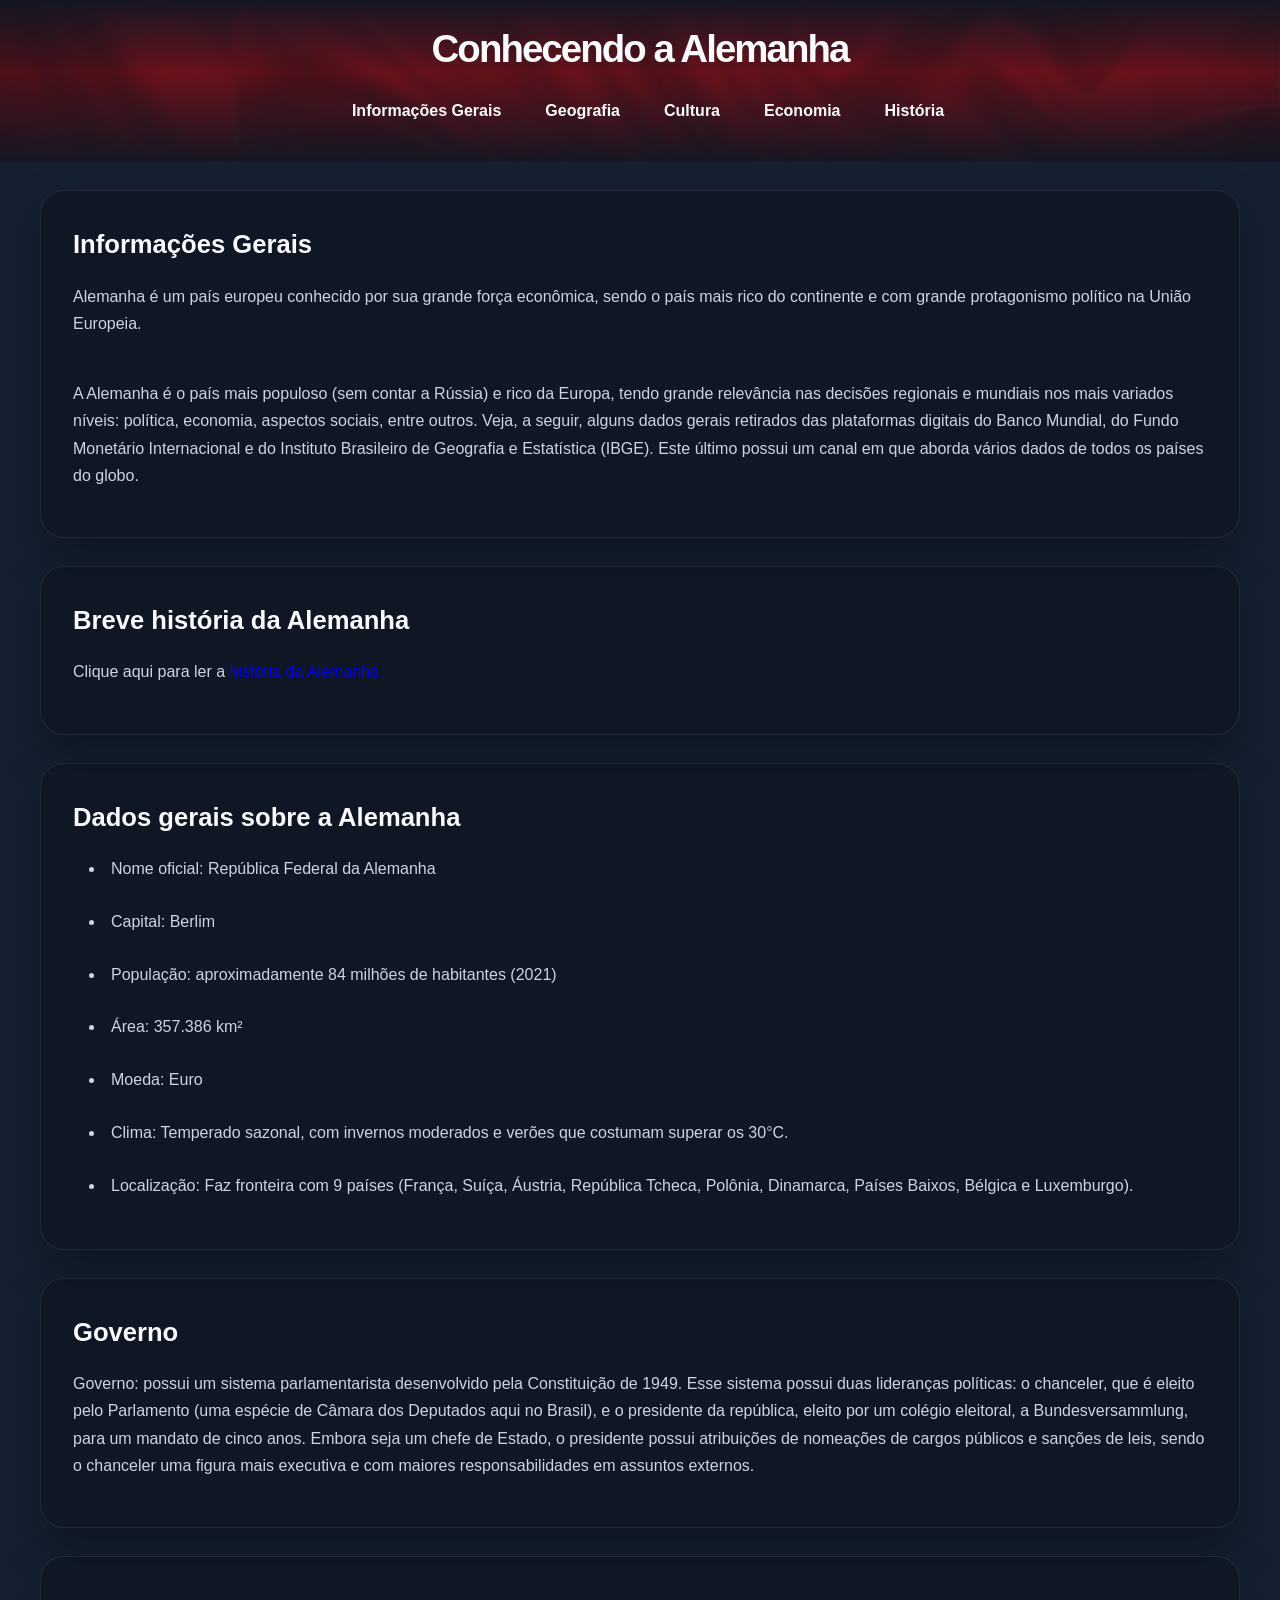
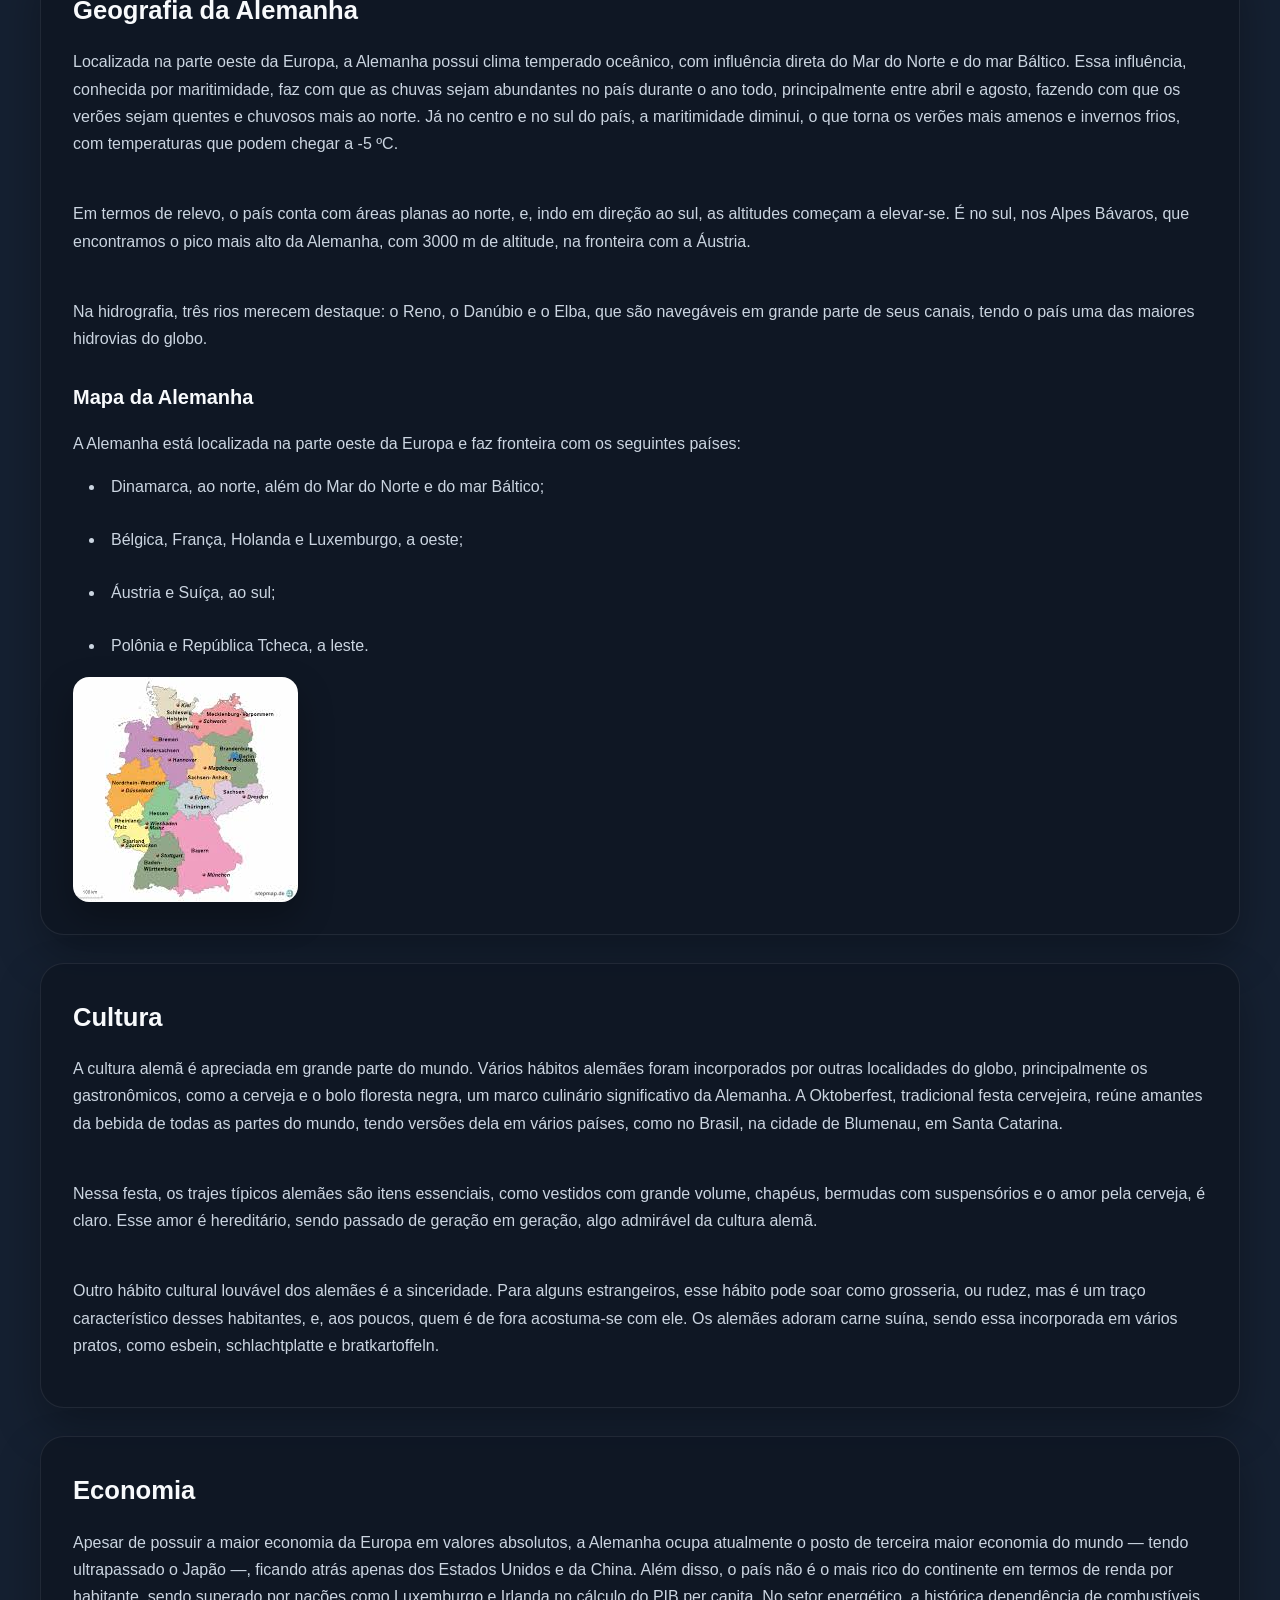
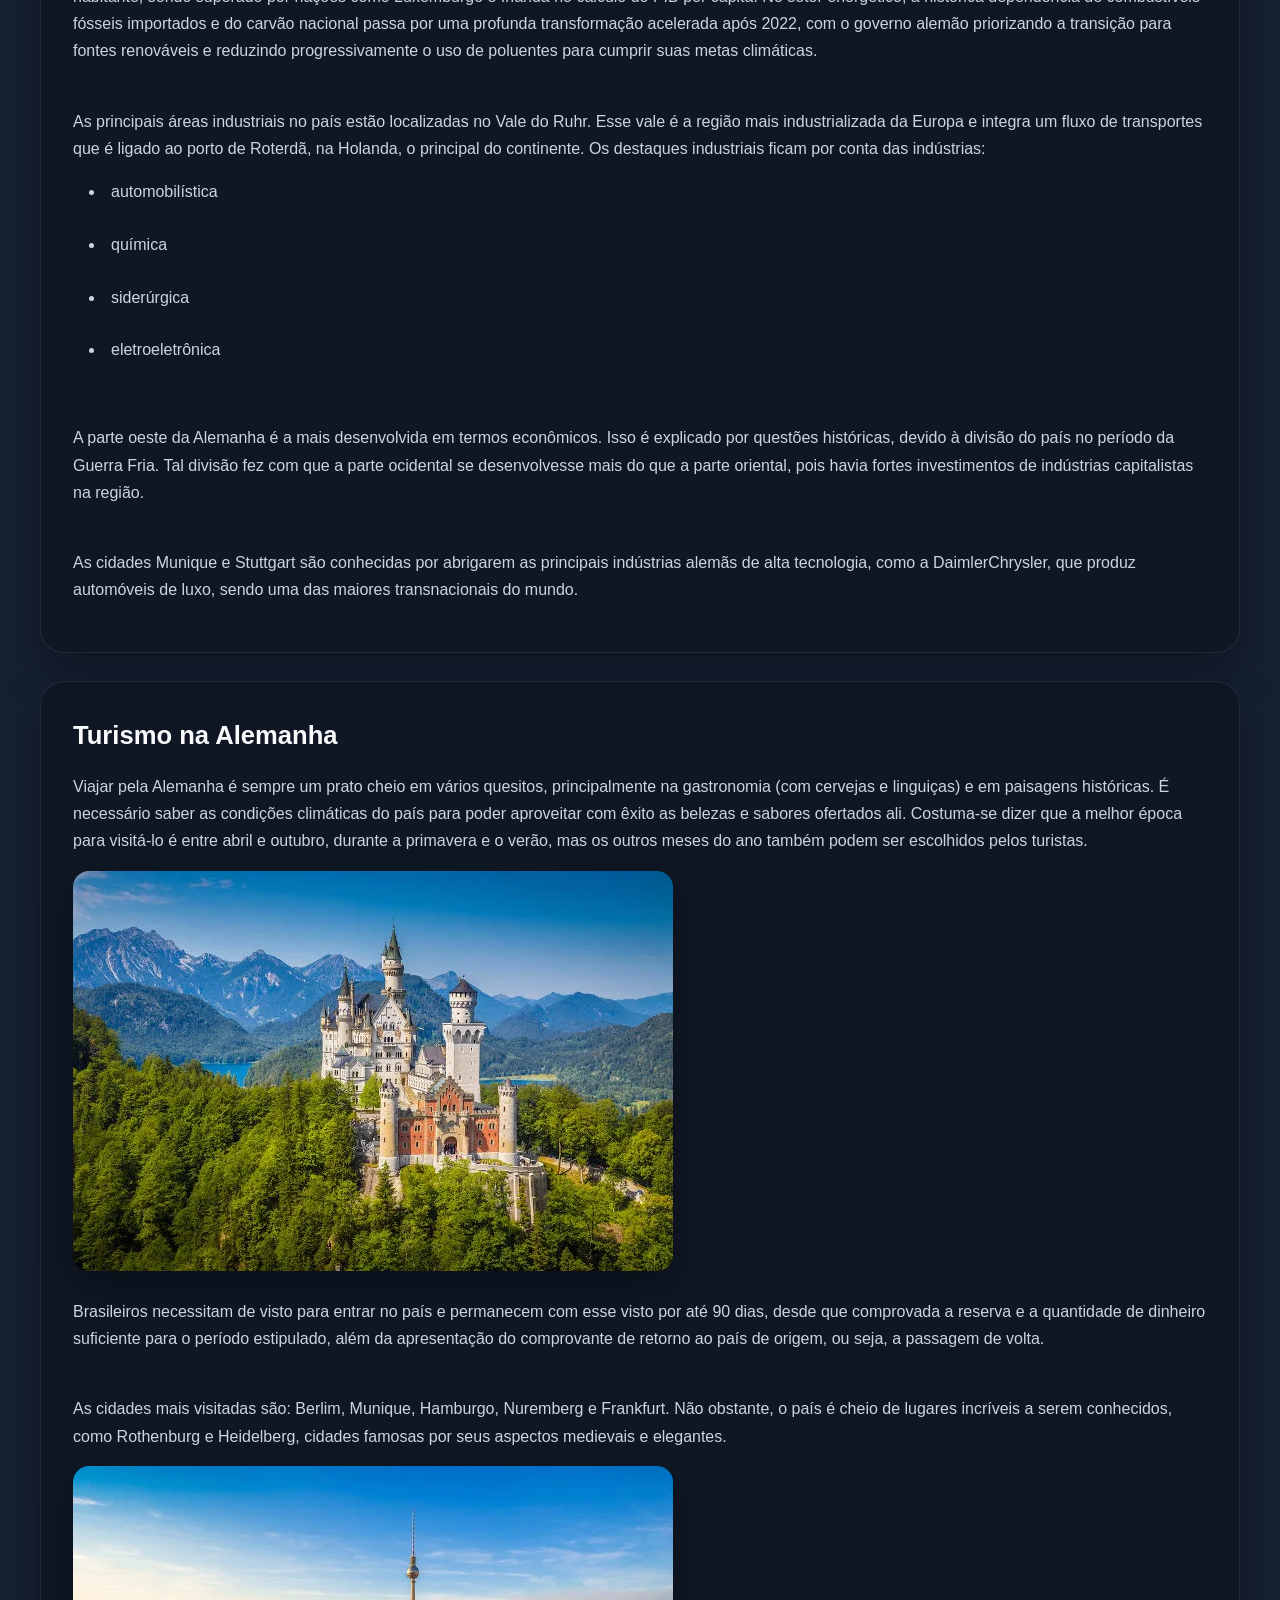
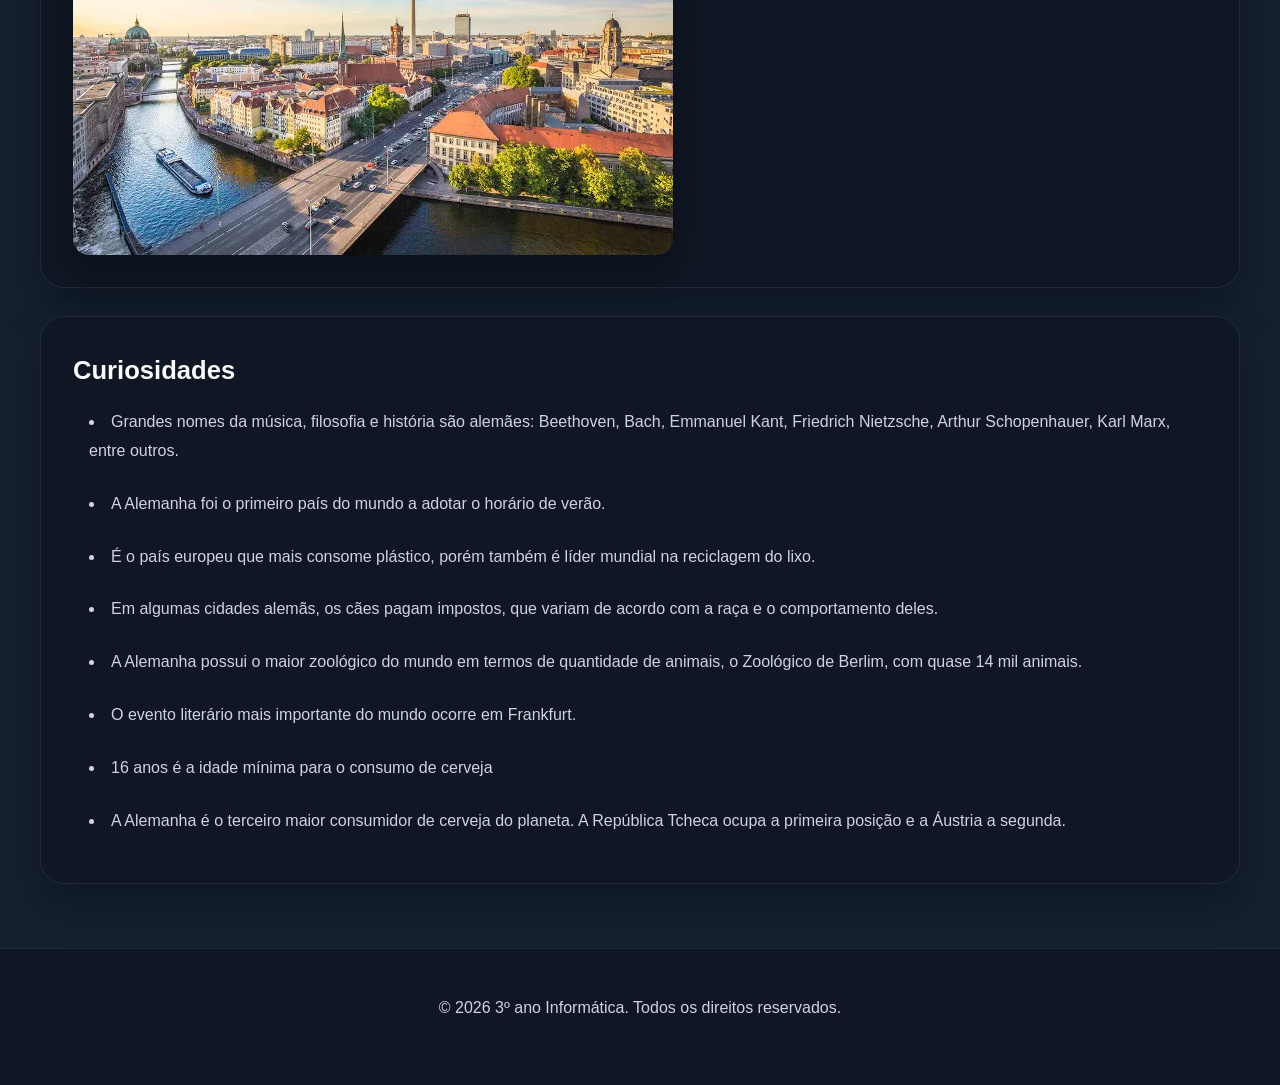
==== index.html @ 2a3eb7e4 "Estilização adicionada - menu hamburguinho para arrumar" ====
<!doctype html>
<html lang="pt-br">

<head>
    <meta charset="UTF-8" />
    <meta name="viewport" content="width=device-width, initial-scale=1.0" />
    <title>Alemanha</title>
    <link rel="icon" href="imagens/bandeira_da_Alemanha_.jpg" />
    <link rel="stylesheet" href="styles.css" />
</head>

<body>
    <header>
        <input type="checkbox" id="menu-toggle" />
        <label for="menu-toggle" class="menu-toggle">
            Menu
            <span class="menu-icon"></span>
        </label>
        <h1>Conhecendo a Alemanha</h1>
        <nav>
            <ul>
                <li><a href="#informacoes-gerais">Informações Gerais</a></li>
                <li><a href="#geografia">Geografia</a></li>
                <li><a href="#cultura">Cultura</a></li>
                <li><a href="#economia">Economia</a></li>
                <li><a href="historia.html">História</a></li>
            </ul>
        </nav>
    </header>

    <main>
        <section id="informacoes-gerais">
            <h2>Informações Gerais</h2>
            <p>
                Alemanha é um país europeu conhecido por sua grande força econômica,
                sendo o país mais rico do continente e com grande protagonismo
                político na União Europeia.
            </p>
            <br />
            <p>
                A Alemanha é o país mais populoso (sem contar a Rússia) e rico da
                Europa, tendo grande relevância nas decisões regionais e mundiais nos
                mais variados níveis: política, economia, aspectos sociais, entre
                outros. Veja, a seguir, alguns dados gerais retirados das plataformas
                digitais do Banco Mundial, do Fundo Monetário Internacional e do
                Instituto Brasileiro de Geografia e Estatística (IBGE). Este último
                possui um canal em que aborda vários dados de todos os países do
                globo.
            </p>
        </section>

        <section id="história">
            <h2>Breve história da Alemanha</h2>
            <p>
                Clique aqui para ler a
                <a href="historia.html" style="text-decoration: none;">história da Alemanha</a>
            </p>
        </section>

        <section id="dados-gerais">
            <h2>Dados gerais sobre a Alemanha</h2>
            <ul>
                <li>Nome oficial: República Federal da Alemanha</li>
                <li>Capital: Berlim</li>
                <li>População: aproximadamente 84 milhões de habitantes (2021)</li>
                <li>Área: 357.386 km²</li>
                <li>Moeda: Euro</li>
                <li>
                    Clima: Temperado sazonal, com invernos moderados e verões que costumam superar os 30°C.
                </li>
                <li>Localização: Faz fronteira com 9 países (França, Suíça, Áustria, República Tcheca, Polônia,
                    Dinamarca, Países Baixos, Bélgica e Luxemburgo).</li>
            </ul>
        </section>

        <section id="governo">
            <h2>Governo</h2>
            <p>
                Governo: possui um sistema parlamentarista desenvolvido pela
                Constituição de 1949. Esse sistema possui duas lideranças políticas: o
                chanceler, que é eleito pelo Parlamento (uma espécie de Câmara dos
                Deputados aqui no Brasil), e o presidente da república, eleito por um
                colégio eleitoral, a Bundesversammlung, para um mandato de cinco anos.
                Embora seja um chefe de Estado, o presidente possui atribuições de
                nomeações de cargos públicos e sanções de leis, sendo o chanceler uma
                figura mais executiva e com maiores responsabilidades em assuntos
                externos.
            </p>
        </section>

        <section id="geografia">
            <h2>Geografia da Alemanha</h2>
            <p>
                Localizada na parte oeste da Europa, a Alemanha possui clima temperado
                oceânico, com influência direta do Mar do Norte e do mar Báltico. Essa
                influência, conhecida por maritimidade, faz com que as chuvas sejam
                abundantes no país durante o ano todo, principalmente entre abril e
                agosto, fazendo com que os verões sejam quentes e chuvosos mais ao
                norte. Já no centro e no sul do país, a maritimidade diminui, o que
                torna os verões mais amenos e invernos frios, com temperaturas que
                podem chegar a -5 ºC.
            </p>

            <br />
            <p>
                Em termos de relevo, o país conta com áreas planas ao norte, e, indo
                em direção ao sul, as altitudes começam a elevar-se. É no sul, nos
                Alpes Bávaros, que encontramos o pico mais alto da Alemanha, com 3000
                m de altitude, na fronteira com a Áustria.
            </p>

            <br />
            <p>
                Na hidrografia, três rios merecem destaque: o Reno, o Danúbio e o
                Elba, que são navegáveis em grande parte de seus canais, tendo o país
                uma das maiores hidrovias do globo.
            </p>

            <h3>Mapa da Alemanha</h3>
            <p>
                A Alemanha está localizada na parte oeste da Europa e faz fronteira com os seguintes países:
            </p>
            <ul>
                <li>Dinamarca, ao norte, além do Mar do Norte e do mar Báltico;</li>
                <li>Bélgica, França, Holanda e Luxemburgo, a oeste;</li>
                <li>Áustria e Suíça, ao sul;</li>
                <li>Polônia e República Tcheca, a leste.</li>
            </ul>
            <figure>
                <img src="imagens/mapa_alemanha.jpg" alt="Mapa da Alemanha" />
            </figure>
        </section>

        <section id="cultura">
            <h2>Cultura</h2>
            <p>
                A cultura alemã é apreciada em grande parte do mundo. Vários hábitos alemães foram incorporados por
                outras localidades do globo, principalmente os gastronômicos, como a cerveja e o bolo floresta negra, um
                marco culinário significativo da Alemanha. A Oktoberfest, tradicional festa cervejeira, reúne amantes da
                bebida de todas as partes do mundo, tendo versões dela em vários países, como no Brasil, na cidade de
                Blumenau, em Santa Catarina.
            </p>
            <br />
            <p>
                Nessa festa, os trajes típicos alemães são itens essenciais, como vestidos com grande volume, chapéus,
                bermudas com suspensórios e o amor pela cerveja, é claro. Esse amor é hereditário, sendo passado de
                geração em geração, algo admirável da cultura alemã.
            </p>
            <br />
            <p>
                Outro hábito cultural louvável dos alemães é a sinceridade. Para alguns estrangeiros, esse hábito pode
                soar como grosseria, ou rudez, mas é um traço característico desses habitantes, e, aos poucos, quem é de
                fora acostuma-se com ele.

                Os alemães adoram carne suína, sendo essa incorporada em vários pratos, como esbein, schlachtplatte e
                bratkartoffeln.
            </p>
        </section>

        <section id="economia">
            <h2>Economia</h2>
            <p>
                Apesar de possuir a maior economia da Europa em valores absolutos, a Alemanha ocupa atualmente o posto
                de terceira maior economia do mundo — tendo ultrapassado o Japão —, ficando atrás apenas dos Estados
                Unidos e da China. Além disso, o país não é o mais rico do continente em termos de renda por habitante,
                sendo superado por nações como Luxemburgo e Irlanda no cálculo do PIB per capita. No setor energético, a
                histórica dependência de combustíveis fósseis importados e do carvão nacional passa por uma profunda
                transformação acelerada após 2022, com o governo alemão priorizando a transição para fontes renováveis e
                reduzindo progressivamente o uso de poluentes para cumprir suas metas climáticas.
            </p>

            <br />
            <p>
                As principais áreas industriais no país estão localizadas no Vale do Ruhr. Esse vale é a região mais
                industrializada da Europa e integra um fluxo de transportes que é ligado ao porto de Roterdã, na
                Holanda, o principal do continente. Os destaques industriais ficam por conta das indústrias:
            <ul>
                <li>automobilística</li>
                <li>química</li>
                <li>siderúrgica</li>
                <li>eletroeletrônica</li>
            </ul>
            </p>
            <br />
            <p>
                A parte oeste da Alemanha é a mais desenvolvida em termos econômicos. Isso é explicado por questões
                históricas, devido à divisão do país no período da Guerra Fria. Tal divisão fez com que a parte
                ocidental se desenvolvesse mais do que a parte oriental, pois havia fortes investimentos de indústrias
                capitalistas na região.
            </p>

            <br />

            <p>
                As cidades Munique e Stuttgart são conhecidas por abrigarem as principais indústrias alemãs de alta
                tecnologia, como a DaimlerChrysler, que produz automóveis de luxo, sendo uma das maiores transnacionais
                do mundo.
            </p>
        </section>

        <section id="turismo">
            <h2>Turismo na Alemanha</h2>
            <p>
                Viajar pela Alemanha é sempre um prato cheio em vários quesitos, principalmente na gastronomia (com
                cervejas e linguiças) e em paisagens históricas. É necessário saber as condições climáticas do país para
                poder aproveitar com êxito as belezas e sabores ofertados ali. Costuma-se dizer que a melhor época para
                visitá-lo é entre abril e outubro, durante a primavera e o verão, mas os outros meses do ano também
                podem ser escolhidos pelos turistas.
            </p>
            <img src="imagens/castelo-de-neuschwanstein.webp"
                alt="Castelo de Neuschwanstein, sudoeste da Baviera, Alemanha." />
            <br />

            <p>
                Brasileiros necessitam de visto para entrar no país e permanecem com esse visto por até 90 dias, desde
                que comprovada a reserva e a quantidade de dinheiro suficiente para o período estipulado, além da
                apresentação do comprovante de retorno ao país de origem, ou seja, a passagem de volta.
            </p>

            <br />
            <p>
                As cidades mais visitadas são: Berlim, Munique, Hamburgo, Nuremberg e Frankfurt. Não obstante, o país é
                cheio de lugares incríveis a serem conhecidos, como Rothenburg e Heidelberg, cidades famosas por seus
                aspectos medievais e elegantes.
            </p>

            <img src="imagens/berlim.webp" alt="Vista aérea de Berlim, capital da Alemanha." />
        </section>

        <section id="curiosidades">
            <h2>Curiosidades</h2>
            <ul>
                <li>
                    Grandes nomes da música, filosofia e história são alemães: Beethoven, Bach, Emmanuel Kant, Friedrich
                    Nietzsche, Arthur Schopenhauer, Karl Marx, entre outros.
                </li>

                <li>
                    A Alemanha foi o primeiro país do mundo a adotar o horário de verão.
                </li>

                <li>
                    É o país europeu que mais consome plástico, porém também é líder mundial na reciclagem do lixo.
                </li>

                <li>
                    Em algumas cidades alemãs, os cães pagam impostos, que variam de acordo com a raça e o comportamento
                    deles.
                </li>

                <li>
                    A Alemanha possui o maior zoológico do mundo em termos de quantidade de animais, o Zoológico de
                    Berlim, com quase 14 mil animais.
                </li>

                <li>
                    O evento literário mais importante do mundo ocorre em Frankfurt.
                </li>

                <li>
                    16 anos é a idade mínima para o consumo de cerveja
                </li>

                <li>
                    A Alemanha é o terceiro maior consumidor de cerveja do planeta. A República Tcheca ocupa a primeira
                    posição e a Áustria a segunda.
                </li>
            </ul>
        </section>
    </main>
    <footer>
        <a href="finalizacao.html">
            <p>© 2026 3º ano Informática. Todos os direitos reservados.</p>
        </a>
    </footer>
</body>

</html>
---- styles.css ----
* {
    margin: 0;
    padding: 0;
    box-sizing: border-box;
}

:root {
    font-family: "Segoe UI", Roboto, "Helvetica Neue", Arial, sans-serif;
    color: #e4eaf8;
    background: linear-gradient(180deg, #0f1724 0%, #111827 50%, #0b1220 100%);
    line-height: 1.7;
    scroll-behavior: smooth;
}

body {
    min-height: 100vh;
    background-color: #152031;
}

img {
    max-width: 100%;
    height: auto;
    display: block;
    border-radius: 1rem;
    object-fit: cover;
    box-shadow: 0 15px 35px rgba(0, 0, 0, 0.30);
    transition: transform 0.35s ease, box-shadow 0.35s ease;
}

img:hover {
    transform: translateY(-3px);
    box-shadow: 0 25px 45px rgba(0, 0, 0, 0.35);
}

header {
    width: 100%;
    position: sticky;
    top: 0;
    z-index: 20;
    padding: 1rem 0 1.25rem;
    background: linear-gradient(180deg, rgba(15, 23, 36, 0.96) 0%, rgba(15, 23, 36, 0.55) 45%, rgba(15, 23, 36, 0.96) 100%),
        url('imagens/bandeira_da_Alemanha_.jpg') center/cover no-repeat;
    color: #f8fafc;
}

header h1 {
    font-size: clamp(2rem, 3vw, 3rem);
    letter-spacing: -0.05em;
    text-align: center;
    margin-bottom: 1rem;
}

#menu-toggle {
    display: none;
}

.menu-toggle {
    display: none;
    justify-content: space-between;
    align-items: center;
    width: min(1200px, calc(100% - 2rem));
    margin: 0 auto 1rem;
    padding: 0.65rem 1rem;
    color: #f8fafc;
    font-weight: 700;
    cursor: pointer;
}

.menu-toggle .menu-icon {
    position: relative;
    width: 1.6rem;
    height: 0.14rem;
    background: currentColor;
    border-radius: 999px;
}

.menu-toggle .menu-icon::before,
.menu-toggle .menu-icon::after {
    content: "";
    position: absolute;
    left: 0;
    width: 100%;
    height: 100%;
    background: currentColor;
    border-radius: 999px;
}

.menu-toggle .menu-icon::before {
    top: -0.46rem;
}

.menu-toggle .menu-icon::after {
    bottom: -0.46rem;
}

nav {
    width: min(1200px, calc(100% - 2rem));
    margin: 0 auto;
}

nav ul {
    list-style: none;
    display: flex;
    justify-content: center;
    flex-wrap: wrap;
    gap: 0.75rem;
}

nav a {
    color: #f8fafc;
    text-decoration: none;
    font-weight: 600;
    padding: 0.7rem 1rem;
    border-radius: 999px;
    transition: background-color 0.3s ease, color 0.3s ease, transform 0.3s ease;
}

nav a:hover,
nav a:focus-visible {
    background-color: #d92323;
    color: #0f1724;
    transform: translateY(-1px);
}

main {
    display: flex;
    flex-direction: column;
    gap: 1.75rem;
    padding: 1.75rem 0 3rem;
    width: min(1200px, calc(100% - 2rem));
    margin-inline: auto;
}

section {
    background: rgba(15, 23, 36, 0.90);
    border: 1px solid rgba(248, 250, 252, 0.08);
    border-radius: 1.5rem;
    padding: 2rem;
    box-shadow: 0 20px 45px rgba(0, 0, 0, 0.30);
    transition: transform 0.35s ease, box-shadow 0.35s ease;
}

section:hover {
    transform: translateY(-3px);
    box-shadow: 0 30px 55px rgba(0, 0, 0, 0.35);
}

section h2,
section h3 {
    color: #f8fafc;
    margin-bottom: 1rem;
}

section h2 {
    font-size: clamp(1.6rem, 2vw, 2.3rem);
}

section h3 {
    font-size: clamp(1.25rem, 1.3vw, 1.5rem);
    margin-top: 1.75rem;
}

p,
li {
    color: #cbd5e1;
    font-size: clamp(1rem, 1vw, 1.05rem);
    margin-bottom: 1rem;
}

ul {
    list-style: inside disc;
    padding-left: 1rem;
    margin-top: 1rem;
    display: grid;
    gap: 0.5rem;
}

li {
    line-height: 1.8;
}

footer {
    padding: 2rem 0 3rem;
    text-align: center;
    color: #cbd5e1;
    background: rgba(15, 23, 36, 0.97);
    border-top: 1px solid rgba(248, 250, 252, 0.08);
    margin-top: 1rem;
}

footer a {
    color: inherit;
    text-decoration: none;
}

footer p {
    margin-top: 0.8rem;
}

@media (max-width: 900px) {
    header h1 {
        font-size: clamp(1.85rem, 5vw, 2.6rem);
    }
}

@media (max-width: 760px) {
    .menu-toggle {
        display: flex;
    }

    nav ul {
        flex-direction: column;
        align-items: stretch;
        max-height: 0;
        overflow: hidden;
        transition: max-height 0.3s ease;
    }

    #menu-toggle:checked + .menu-toggle + nav ul {
        max-height: 500px;
    }

    nav a {
        width: 100%;
        text-align: center;
    }

    section {
        padding: 1.5rem;
    }
}

@media (max-width: 520px) {
    main,
    footer {
        width: min(100%, calc(100% - 1.2rem));
    }

    nav {
        width: min(100%, calc(100% - 1.2rem));
    }
}

body::before {
    content: "";
    position: fixed;
    inset: 0;
    background: radial-gradient(circle at top center, rgba(217, 165, 35, 0.12), transparent 22%),
        linear-gradient(90deg, rgba(220, 38, 38, 0.06) 0%, transparent 26%, rgba(252, 211, 77, 0.06) 65%, transparent 100%);
    pointer-events: none;
    z-index: -1;
}
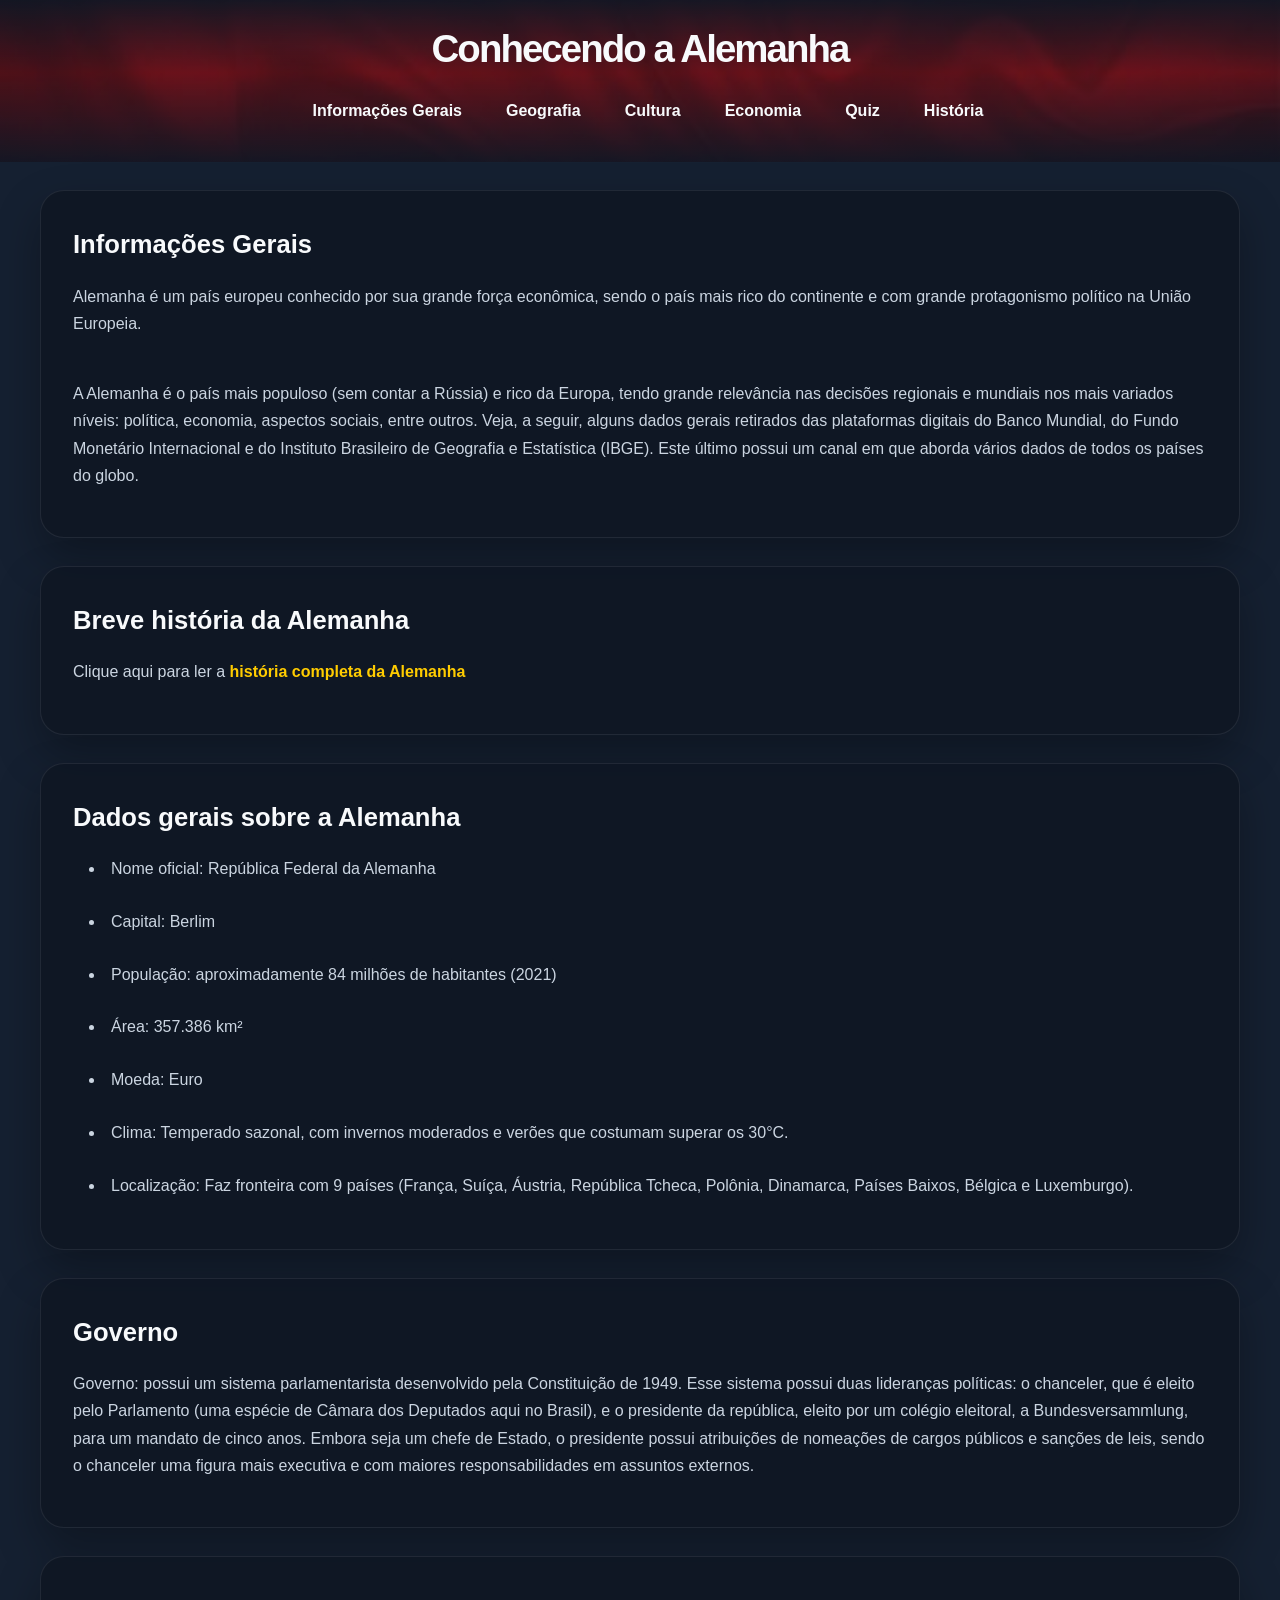
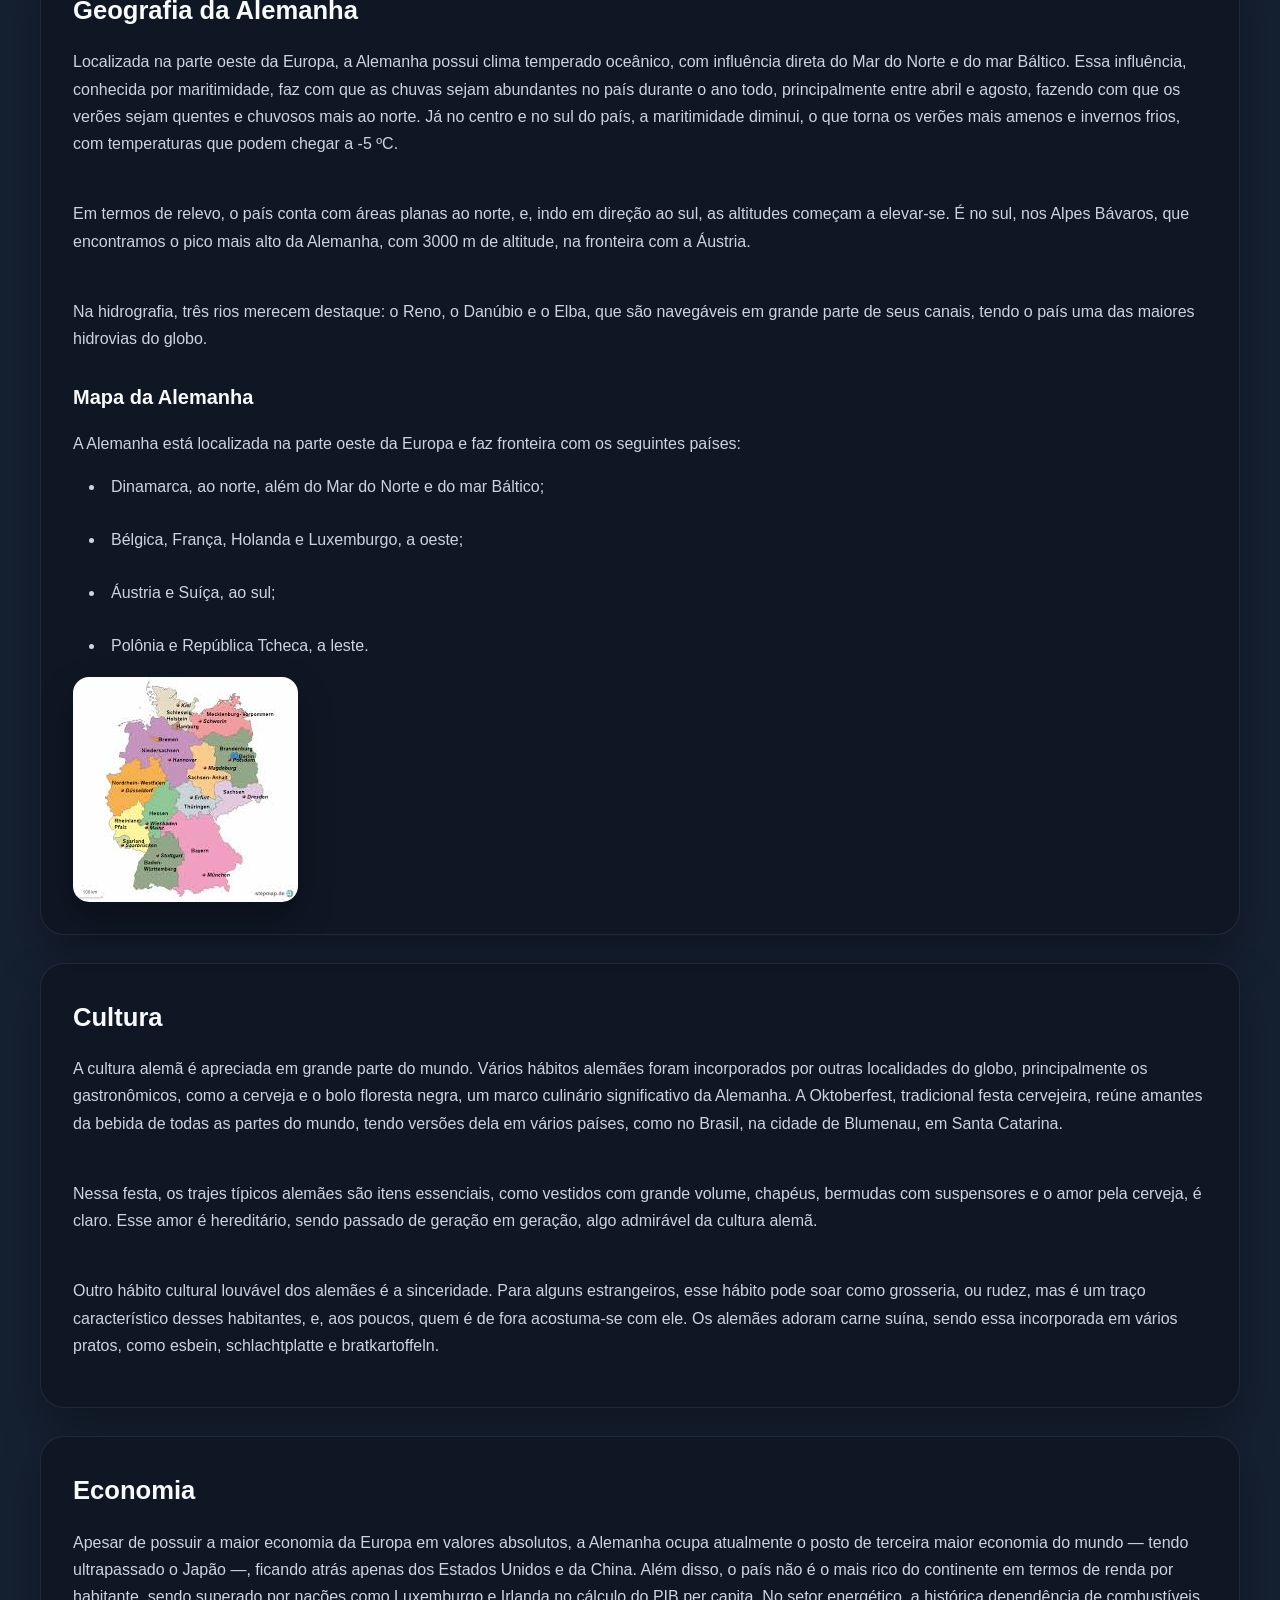
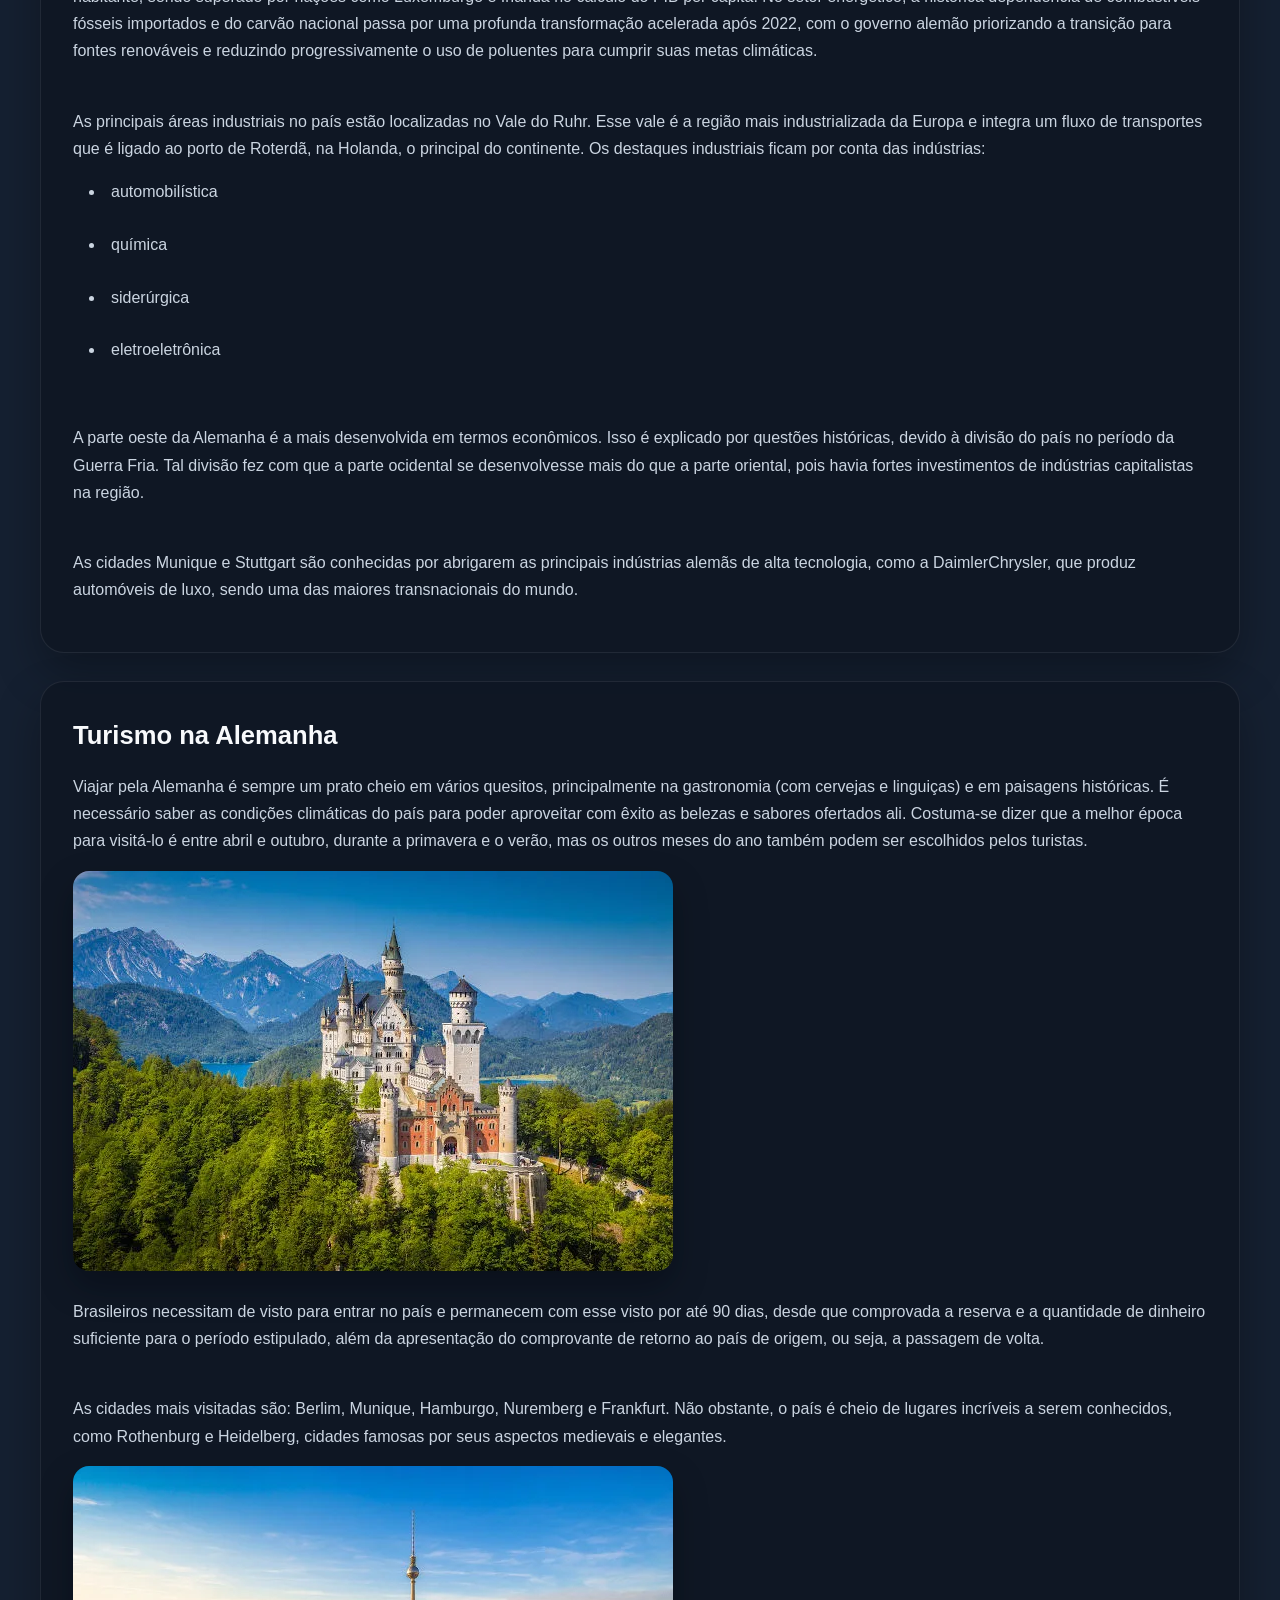
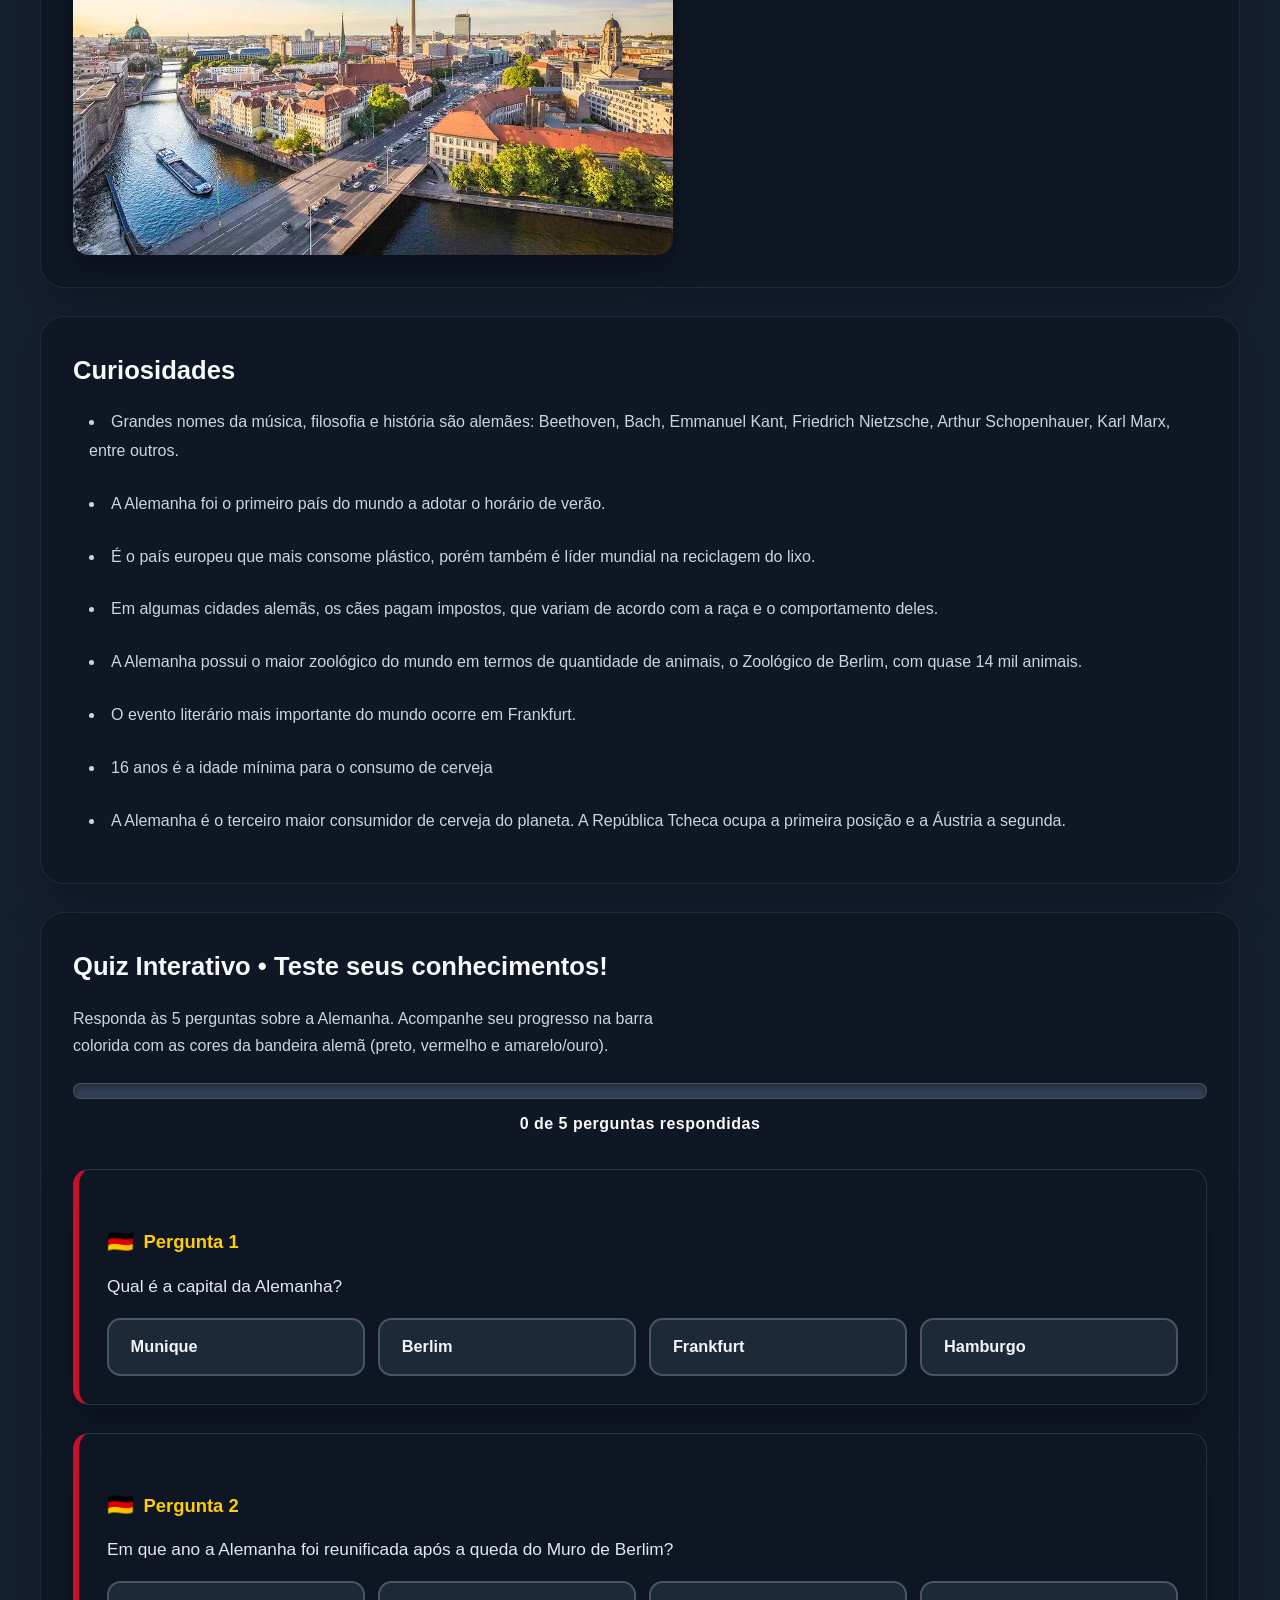
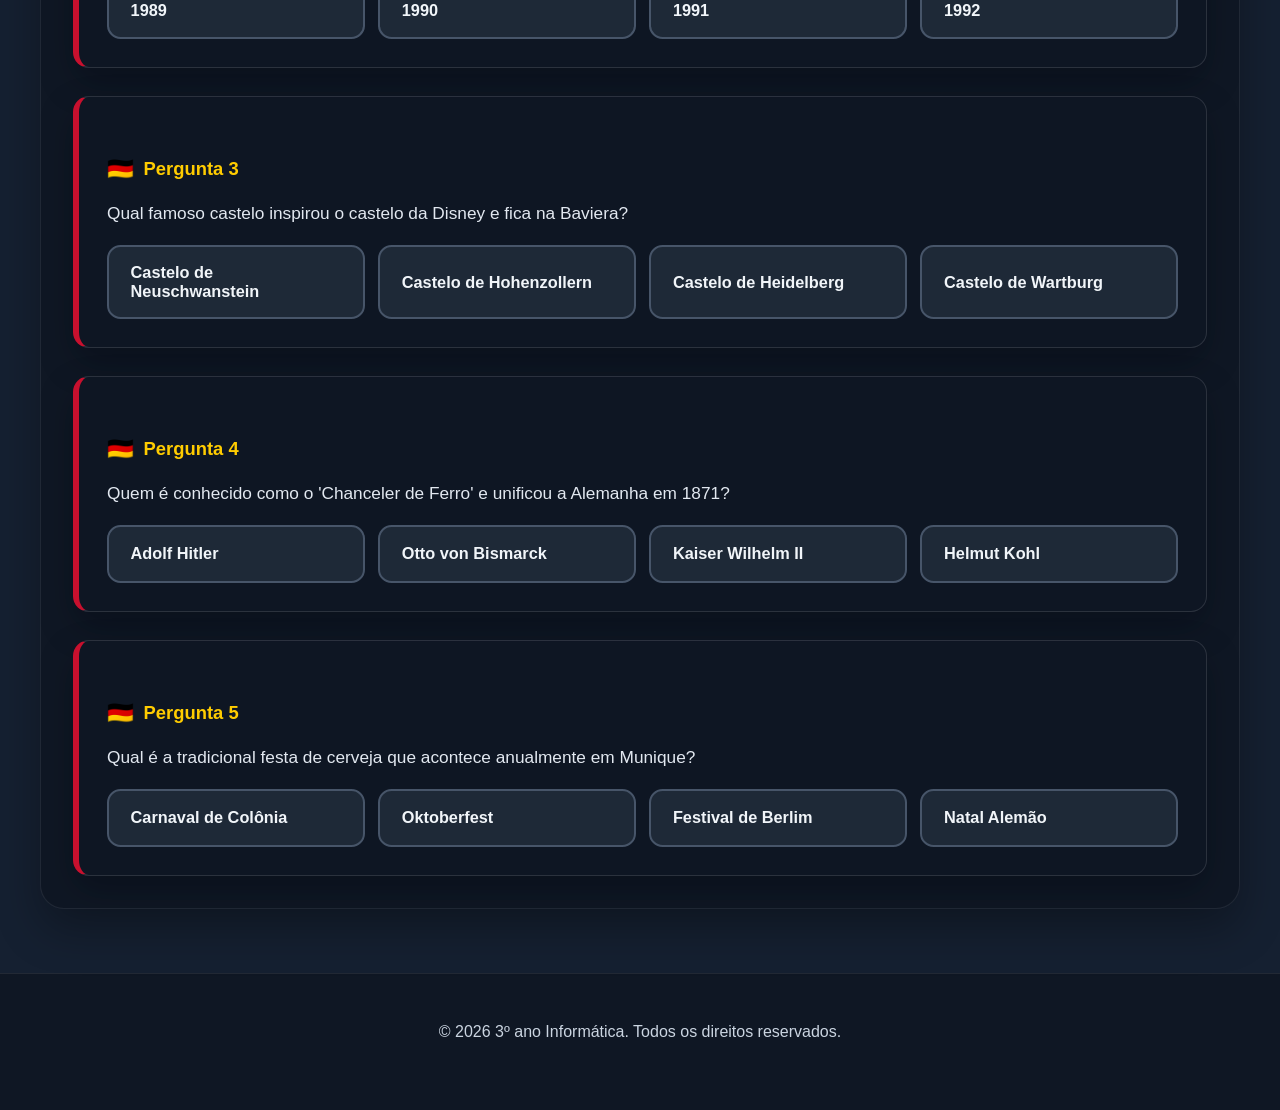
==== commit b4e21a64: "CSS melhorado com a i.a Grok" ====
--- a/index.html
+++ b/index.html
@@ -4,7 +4,7 @@
 <head>
     <meta charset="UTF-8" />
     <meta name="viewport" content="width=device-width, initial-scale=1.0" />
-    <title>Alemanha</title>
+    <title>Alemanha • Conhecendo a Alemanha</title>
     <link rel="icon" href="imagens/bandeira_da_Alemanha_.jpg" />
     <link rel="stylesheet" href="styles.css" />
 </head>
@@ -23,6 +23,7 @@
                 <li><a href="#geografia">Geografia</a></li>
                 <li><a href="#cultura">Cultura</a></li>
                 <li><a href="#economia">Economia</a></li>
+                <li><a href="#quiz">Quiz</a></li>
                 <li><a href="historia.html">História</a></li>
             </ul>
         </nav>
@@ -49,11 +50,11 @@
             </p>
         </section>
 
-        <section id="história">
+        <section id="historia">
             <h2>Breve história da Alemanha</h2>
             <p>
                 Clique aqui para ler a
-                <a href="historia.html" style="text-decoration: none;">história da Alemanha</a>
+                <a href="historia.html" style="text-decoration: none; color: #ffcc00; font-weight: 600;">história completa da Alemanha</a>
             </p>
         </section>
 
@@ -143,7 +144,7 @@
             <br />
             <p>
                 Nessa festa, os trajes típicos alemães são itens essenciais, como vestidos com grande volume, chapéus,
-                bermudas com suspensórios e o amor pela cerveja, é claro. Esse amor é hereditário, sendo passado de
+                bermudas com suspensores e o amor pela cerveja, é claro. Esse amor é hereditário, sendo passado de
                 geração em geração, algo admirável da cultura alemã.
             </p>
             <br />
@@ -267,12 +268,309 @@
                 </li>
             </ul>
         </section>
+
+        <!-- ============================================
+             SEÇÃO DO QUIZ INTERATIVO
+             ============================================ -->
+        <section id="quiz">
+            <h2>Quiz Interativo • Teste seus conhecimentos!</h2>
+            <p style="max-width: 620px; margin-bottom: 0.5rem;">
+                Responda às 5 perguntas sobre a Alemanha. Acompanhe seu progresso na barra 
+                colorida com as cores da bandeira alemã (preto, vermelho e amarelo/ouro).
+            </p>
+
+            <!-- Barra de Progresso -->
+            <div class="quiz-progress">
+                <div class="progress-bar-container">
+                    <div id="progress-bar" class="progress-bar"></div>
+                </div>
+                <div class="progress-text">
+                    <span id="answered-count">0</span> de 5 perguntas respondidas
+                </div>
+            </div>
+
+            <!-- Container das perguntas (preenchido via JavaScript) -->
+            <div id="quiz-container"></div>
+
+            <!-- Resultados (mostrado ao final) -->
+            <div id="quiz-results" style="display: none;">
+                <h3>🎉 Resultado do Quiz</h3>
+                <p id="score-text"></p>
+                <button id="restart-btn" class="quiz-btn">Reiniciar Quiz</button>
+            </div>
+        </section>
     </main>
+
     <footer>
         <a href="finalizacao.html">
             <p>© 2026 3º ano Informática. Todos os direitos reservados.</p>
         </a>
     </footer>
+
+    <!-- JavaScript do Quiz -->
+    <script>
+        // Dados das 5 perguntas do quiz
+        const questionsData = [
+            {
+                q: "Qual é a capital da Alemanha?",
+                options: ["Munique", "Berlim", "Frankfurt", "Hamburgo"],
+                correct: 1
+            },
+            {
+                q: "Em que ano a Alemanha foi reunificada após a queda do Muro de Berlim?",
+                options: ["1989", "1990", "1991", "1992"],
+                correct: 1
+            },
+            {
+                q: "Qual famoso castelo inspirou o castelo da Disney e fica na Baviera?",
+                options: ["Castelo de Neuschwanstein", "Castelo de Hohenzollern", "Castelo de Heidelberg", "Castelo de Wartburg"],
+                correct: 0
+            },
+            {
+                q: "Quem é conhecido como o 'Chanceler de Ferro' e unificou a Alemanha em 1871?",
+                options: ["Adolf Hitler", "Otto von Bismarck", "Kaiser Wilhelm II", "Helmut Kohl"],
+                correct: 1
+            },
+            {
+                q: "Qual é a tradicional festa de cerveja que acontece anualmente em Munique?",
+                options: ["Carnaval de Colônia", "Oktoberfest", "Festival de Berlim", "Natal Alemão"],
+                correct: 1
+            }
+        ];
+
+        // Variáveis de estado do quiz
+        let answeredCount = 0;
+        let score = 0;
+        const answeredIndices = new Set();
+
+        // Elementos do DOM
+        let progressBar;
+        let answeredCountEl;
+        let quizContainer;
+        let resultsDiv;
+        let scoreText;
+        let restartBtn;
+
+        // Função para atualizar a barra de progresso
+        function updateProgress() {
+            const percent = (answeredCount / 5) * 100;
+            progressBar.style.width = `${percent}%`;
+            answeredCountEl.textContent = answeredCount;
+
+            // Quando todas as perguntas forem respondidas
+            if (answeredCount === 5) {
+                setTimeout(showResults, 650);
+            }
+        }
+
+        // Função para lidar com a resposta do usuário
+        function handleAnswer(card, qIndex, optIndex, clickedBtn) {
+            // Impede responder novamente
+            if (card.classList.contains('answered') || answeredIndices.has(qIndex)) {
+                return;
+            }
+
+            card.classList.add('answered');
+            answeredIndices.add(qIndex);
+            answeredCount++;
+            updateProgress();
+
+            const correctIndex = questionsData[qIndex].correct;
+            const isCorrect = optIndex === correctIndex;
+
+            if (isCorrect) {
+                score++;
+            }
+
+            // Destaca todas as opções
+            const allBtns = card.querySelectorAll('.option-btn');
+            allBtns.forEach((btn, i) => {
+                btn.disabled = true;
+
+                if (i === correctIndex) {
+                    btn.classList.add('correct');
+                } else if (btn === clickedBtn && !isCorrect) {
+                    btn.classList.add('incorrect');
+                }
+            });
+
+            // Mostra feedback
+            const feedback = card.querySelector('.feedback');
+            if (isCorrect) {
+                feedback.innerHTML = `
+                    <span class="correct-feedback">
+                        ✅ Resposta correta! Excelente!
+                    </span>
+                `;
+            } else {
+                const correctAnswer = questionsData[qIndex].options[correctIndex];
+                feedback.innerHTML = `
+                    <span class="incorrect-feedback">
+                        ❌ Resposta incorreta. A resposta correta era: <strong>${correctAnswer}</strong>
+                    </span>
+                `;
+            }
+            feedback.style.display = 'block';
+        }
+
+        // Renderiza todas as perguntas dinamicamente
+        function renderQuestions() {
+            quizContainer.innerHTML = '';
+
+            questionsData.forEach((question, index) => {
+                const card = document.createElement('div');
+                card.className = 'question-card';
+                card.dataset.index = index;
+
+                card.innerHTML = `
+                    <h3>Pergunta ${index + 1}</h3>
+                    <p class="question-text">${question.q}</p>
+                    <div class="options"></div>
+                    <div class="feedback"></div>
+                `;
+
+                const optionsDiv = card.querySelector('.options');
+
+                question.options.forEach((optionText, optIndex) => {
+                    const btn = document.createElement('button');
+                    btn.className = 'option-btn';
+                    btn.textContent = optionText;
+                    btn.dataset.optionIndex = optIndex;
+
+                    // Evento de clique
+                    btn.addEventListener('click', () => {
+                        handleAnswer(card, index, optIndex, btn);
+                    });
+
+                    optionsDiv.appendChild(btn);
+                });
+
+                quizContainer.appendChild(card);
+            });
+        }
+
+        // Mostra a tela de resultados
+        function showResults() {
+            resultsDiv.style.display = 'block';
+            resultsDiv.scrollIntoView({ behavior: 'smooth', block: 'center' });
+
+            const percent = Math.round((score / 5) * 100);
+
+            let message = '';
+            if (percent === 100) {
+                message = '🇩🇪 <strong>Perfeito!</strong> Você é um verdadeiro especialista na Alemanha!';
+            } else if (percent >= 80) {
+                message = '👏 <strong>Muito bom!</strong> Você conhece bastante sobre a Alemanha!';
+            } else if (percent >= 60) {
+                message = '👍 <strong>Bom trabalho!</strong> Continue explorando o site para aprender mais.';
+            } else if (percent >= 40) {
+                message = '📚 <strong>Quase lá!</strong> Revise as seções do site e tente novamente.';
+            } else {
+                message = '🌍 <strong>Ótima tentativa!</strong> A história e cultura da Alemanha são fascinantes. Explore mais!';
+            }
+
+            scoreText.innerHTML = `
+                Você acertou <strong>${score} de 5</strong> perguntas!<br>
+                <strong style="font-size:1.35rem; color:#ffcc00;">${percent}% de acerto</strong><br><br>
+                ${message}
+            `;
+        }
+
+        // Reinicia completamente o quiz
+        function resetQuiz() {
+            // Reseta estado
+            answeredCount = 0;
+            score = 0;
+            answeredIndices.clear();
+
+            // Reseta barra de progresso
+            progressBar.style.width = '0%';
+            answeredCountEl.textContent = '0';
+
+            // Esconde resultados
+            resultsDiv.style.display = 'none';
+
+            // Remove classes e re-renderiza as perguntas
+            quizContainer.innerHTML = '';
+            renderQuestions();
+
+            // Scroll suave de volta para o topo do quiz
+            document.getElementById('quiz').scrollIntoView({ behavior: 'smooth', block: 'start' });
+        }
+
+        // Inicialização do quiz
+        function initQuiz() {
+            progressBar = document.getElementById('progress-bar');
+            answeredCountEl = document.getElementById('answered-count');
+            quizContainer = document.getElementById('quiz-container');
+            resultsDiv = document.getElementById('quiz-results');
+            scoreText = document.getElementById('score-text');
+            restartBtn = document.getElementById('restart-btn');
+
+            // Renderiza as perguntas
+            renderQuestions();
+
+            // Botão de reiniciar
+            restartBtn.addEventListener('click', resetQuiz);
+
+            // Permite reiniciar com tecla "R" quando resultados visíveis (bônus)
+            document.addEventListener('keydown', (e) => {
+                if (e.key.toLowerCase() === 'r' && resultsDiv.style.display === 'block') {
+                    resetQuiz();
+                }
+            });
+
+            // Mensagem inicial no console (para devs)
+            console.log('%c[Quiz] Quiz da Alemanha inicializado com sucesso! Cores da bandeira aplicadas.', 'color:#ffcc00');
+        }
+
+        // Inicia tudo quando o DOM estiver pronto
+        document.addEventListener('DOMContentLoaded', () => {
+            initQuiz();
+
+            // ============================================
+            // FECHAR MENU HAMBÚRGUER AO CLICAR EM UM LINK (mobile)
+            // ============================================
+            const menuToggle = document.getElementById('menu-toggle');
+            const navLinks = document.querySelectorAll('nav ul li a');
+
+            navLinks.forEach(link => {
+                link.addEventListener('click', () => {
+                    // Só fecha se o menu hamburguer estiver visível (mobile)
+                    if (menuToggle && menuToggle.checked) {
+                        menuToggle.checked = false;
+                    }
+                });
+            });
+
+            // ============================================
+            // SCROLL REVEAL AVANÇADO (Intersection Observer)
+            // ============================================
+            const revealElements = document.querySelectorAll('section');
+
+            const observer = new IntersectionObserver((entries) => {
+                entries.forEach((entry, index) => {
+                    if (entry.isIntersecting) {
+                        // Adiciona delay escalonado para efeito bonito
+                        setTimeout(() => {
+                            entry.target.classList.add('active');
+                        }, index * 80);
+                        
+                        // Para de observar depois que já apareceu
+                        observer.unobserve(entry.target);
+                    }
+                });
+            }, {
+                threshold: 0.15,
+                rootMargin: "0px 0px -80px 0px"
+            });
+
+            revealElements.forEach(section => {
+                section.classList.add('reveal');
+                observer.observe(section);
+            });
+        });
+    </script>
 </body>
 
 </html>
--- a/styles.css
+++ b/styles.css
@@ -10,6 +10,11 @@
     background: linear-gradient(180deg, #0f1724 0%, #111827 50%, #0b1220 100%);
     line-height: 1.7;
     scroll-behavior: smooth;
+    
+    /* Cores da bandeira da Alemanha */
+    --germany-black: #1c1c1c;
+    --germany-red: #c8102e;
+    --germany-gold: #ffcc00;
 }
 
 body {
@@ -56,22 +61,35 @@
 
 .menu-toggle {
     display: none;
-    justify-content: space-between;
     align-items: center;
+    justify-content: center;
+    gap: 0.5rem;
     width: min(1200px, calc(100% - 2rem));
-    margin: 0 auto 1rem;
-    padding: 0.65rem 1rem;
+    margin: 0 auto 0.75rem;
+    padding: 0.6rem 1.1rem;
+    background: rgba(255, 255, 255, 0.06);
+    border: 1px solid rgba(248, 250, 252, 0.15);
+    border-radius: 999px;
     color: #f8fafc;
     font-weight: 700;
+    font-size: 1rem;
     cursor: pointer;
+    transition: all 0.3s ease;
+    user-select: none;
+}
+
+.menu-toggle:hover {
+    background: rgba(255, 255, 255, 0.1);
+    border-color: var(--germany-gold);
 }
 
 .menu-toggle .menu-icon {
     position: relative;
-    width: 1.6rem;
-    height: 0.14rem;
+    width: 24px;
+    height: 2px;
     background: currentColor;
     border-radius: 999px;
+    transition: all 0.3s ease;
 }
 
 .menu-toggle .menu-icon::before,
@@ -80,17 +98,33 @@
     position: absolute;
     left: 0;
     width: 100%;
-    height: 100%;
+    height: 2px;
     background: currentColor;
     border-radius: 999px;
+    transition: all 0.3s ease;
 }
 
 .menu-toggle .menu-icon::before {
-    top: -0.46rem;
+    top: -7px;
 }
 
 .menu-toggle .menu-icon::after {
-    bottom: -0.46rem;
+    top: 7px;
+}
+
+/* Animação do hambúrguer virando X quando aberto */
+#menu-toggle:checked + .menu-toggle .menu-icon {
+    background: transparent;
+}
+
+#menu-toggle:checked + .menu-toggle .menu-icon::before {
+    top: 0;
+    transform: rotate(45deg);
+}
+
+#menu-toggle:checked + .menu-toggle .menu-icon::after {
+    top: 0;
+    transform: rotate(-45deg);
 }
 
 nav {
@@ -117,7 +151,7 @@
 
 nav a:hover,
 nav a:focus-visible {
-    background-color: #d92323;
+    background-color: var(--germany-red);
     color: #0f1724;
     transform: translateY(-1px);
 }
@@ -250,3 +284,484 @@
     pointer-events: none;
     z-index: -1;
 }
+
+/* ============================================
+   ANIMAÇÕES CSS AVANÇADAS
+   ============================================ */
+
+/* Keyframes avançados */
+@keyframes fadeInUp {
+    from {
+        opacity: 0;
+        transform: translateY(40px);
+    }
+    to {
+        opacity: 1;
+        transform: translateY(0);
+    }
+}
+
+@keyframes fadeInScale {
+    from {
+        opacity: 0;
+        transform: scale(0.92);
+    }
+    to {
+        opacity: 1;
+        transform: scale(1);
+    }
+}
+
+@keyframes slideInLeft {
+    from {
+        opacity: 0;
+        transform: translateX(-60px);
+    }
+    to {
+        opacity: 1;
+        transform: translateX(0);
+    }
+}
+
+@keyframes float {
+    0%, 100% { transform: translateY(0); }
+    50% { transform: translateY(-8px); }
+}
+
+@keyframes glowPulse {
+    0%, 100% { box-shadow: 0 0 0 0 rgba(255, 204, 0, 0.4); }
+    70% { box-shadow: 0 0 0 12px rgba(255, 204, 0, 0); }
+}
+
+/* Classes de animação reutilizáveis */
+.animate-fadeInUp {
+    animation: fadeInUp 0.8s cubic-bezier(0.25, 0.46, 0.45, 0.94) both;
+}
+
+.animate-fadeInScale {
+    animation: fadeInScale 0.7s cubic-bezier(0.25, 0.46, 0.45, 0.94) both;
+}
+
+.animate-slideInLeft {
+    animation: slideInLeft 0.7s cubic-bezier(0.25, 0.46, 0.45, 0.94) both;
+}
+
+/* Animação de entrada do header */
+header {
+    animation: fadeInUp 1s cubic-bezier(0.25, 0.46, 0.45, 0.94) both;
+}
+
+/* Reveal on scroll (ativado via JS) */
+.reveal {
+    opacity: 0;
+    transform: translateY(50px);
+    transition: all 0.8s cubic-bezier(0.25, 0.46, 0.45, 0.94);
+}
+
+.reveal.active {
+    opacity: 1;
+    transform: translateY(0);
+}
+
+/* Hover avançado nos cards de seção */
+section {
+    transition: transform 0.4s cubic-bezier(0.34, 1.56, 0.64, 1), 
+                box-shadow 0.4s ease,
+                border-color 0.3s ease;
+}
+
+section:hover {
+    transform: translateY(-8px) scale(1.005);
+    box-shadow: 0 35px 70px rgba(0, 0, 0, 0.4);
+    border-color: rgba(255, 204, 0, 0.15);
+}
+
+/* Efeito de brilho dourado sutil no hover de seções */
+section:hover::after {
+    content: '';
+    position: absolute;
+    top: -50%;
+    left: -50%;
+    width: 60%;
+    height: 300%;
+    background: linear-gradient(
+        120deg,
+        transparent,
+        rgba(255, 204, 0, 0.08),
+        transparent
+    );
+    transform: skewX(-25deg);
+    animation: glowPulse 2.5s infinite;
+    pointer-events: none;
+    border-radius: 1.5rem;
+}
+
+/* Animação stagger para itens de lista */
+ul li {
+    opacity: 0;
+    animation: fadeInUp 0.6s cubic-bezier(0.25, 0.46, 0.45, 0.94) both;
+}
+
+ul li:nth-child(1) { animation-delay: 0.1s; }
+ul li:nth-child(2) { animation-delay: 0.2s; }
+ul li:nth-child(3) { animation-delay: 0.3s; }
+ul li:nth-child(4) { animation-delay: 0.4s; }
+ul li:nth-child(5) { animation-delay: 0.5s; }
+ul li:nth-child(6) { animation-delay: 0.6s; }
+ul li:nth-child(7) { animation-delay: 0.7s; }
+ul li:nth-child(8) { animation-delay: 0.8s; }
+
+/* Hover avançado nas imagens */
+img {
+    transition: transform 0.5s cubic-bezier(0.34, 1.56, 0.64, 1), 
+                box-shadow 0.5s ease;
+}
+
+img:hover {
+    transform: scale(1.03) translateY(-6px);
+    box-shadow: 0 30px 60px rgba(0, 0, 0, 0.45);
+}
+
+/* Efeito ripple nos botões do quiz (avançado) */
+.option-btn {
+    position: relative;
+    overflow: hidden;
+}
+
+.option-btn::after {
+    content: '';
+    position: absolute;
+    top: 50%;
+    left: 50%;
+    width: 0;
+    height: 0;
+    background: rgba(255, 255, 255, 0.25);
+    border-radius: 50%;
+    transform: translate(-50%, -50%);
+    transition: width 0.6s, height 0.6s;
+    pointer-events: none;
+}
+
+.option-btn:active::after {
+    width: 300px;
+    height: 300px;
+}
+
+/* Animação no botão de reiniciar quiz */
+.quiz-btn {
+    position: relative;
+    overflow: hidden;
+}
+
+.quiz-btn::before {
+    content: '';
+    position: absolute;
+    top: 0;
+    left: -100%;
+    width: 40%;
+    height: 100%;
+    background: linear-gradient(
+        90deg,
+        transparent,
+        rgba(255,255,255,0.35),
+        transparent
+    );
+    transition: 0.6s;
+}
+
+.quiz-btn:hover::before {
+    left: 250%;
+}
+
+/* Animação de underline nos links do nav */
+nav a {
+    position: relative;
+}
+
+nav a::after {
+    content: '';
+    position: absolute;
+    bottom: 4px;
+    left: 50%;
+    width: 0;
+    height: 2px;
+    background: var(--germany-gold);
+    transition: all 0.3s cubic-bezier(0.25, 0.46, 0.45, 0.94);
+    transform: translateX(-50%);
+}
+
+nav a:hover::after {
+    width: 70%;
+}
+
+/* Animação flutuante sutil no título do header */
+header h1 {
+    animation: float 3.5s ease-in-out infinite;
+}
+
+/* ============================================
+   ESTILOS DO QUIZ - Cores da Bandeira da Alemanha
+   ============================================ */
+
+#quiz {
+    scroll-margin-top: 80px;
+}
+
+.quiz-progress {
+    margin: 1.5rem 0 2rem;
+}
+
+.progress-bar-container {
+    width: 100%;
+    height: 16px;
+    background-color: #334155;
+    border-radius: 9999px;
+    overflow: hidden;
+    box-shadow: inset 0 3px 6px rgba(0, 0, 0, 0.35);
+    border: 1px solid rgba(248, 250, 252, 0.1);
+}
+
+.progress-bar {
+    height: 100%;
+    width: 0%;
+    background: linear-gradient(to right, 
+        var(--germany-black) 0%, 
+        var(--germany-red) 45%, 
+        var(--germany-gold) 100%);
+    transition: width 0.5s cubic-bezier(0.34, 1.56, 0.64, 1);
+    border-radius: 9999px;
+    position: relative;
+    overflow: hidden;
+}
+
+/* Efeito shimmer na barra de progresso */
+.progress-bar::after {
+    content: '';
+    position: absolute;
+    top: -50%;
+    left: -100%;
+    width: 50%;
+    height: 200%;
+    background: linear-gradient(
+        90deg,
+        transparent,
+        rgba(255, 255, 255, 0.35),
+        transparent
+    );
+    animation: progress-shimmer 2s infinite;
+}
+
+@keyframes progress-shimmer {
+    0% { transform: translateX(-100%) skewX(-20deg); }
+    50% { transform: translateX(300%) skewX(-20deg); }
+    100% { transform: translateX(300%) skewX(-20deg); }
+}
+
+.progress-text {
+    text-align: center;
+    margin-top: 0.65rem;
+    font-weight: 700;
+    color: #f8fafc;
+    font-size: 1rem;
+    letter-spacing: 0.5px;
+}
+
+#quiz-container {
+    display: flex;
+    flex-direction: column;
+    gap: 1.75rem;
+}
+
+.question-card {
+    background: rgba(15, 23, 36, 0.95);
+    border: 1px solid rgba(248, 250, 252, 0.12);
+    border-left: 6px solid var(--germany-red);
+    border-radius: 1rem;
+    padding: 1.75rem;
+    box-shadow: 0 15px 35px rgba(0, 0, 0, 0.25);
+    transition: all 0.3s cubic-bezier(0.4, 0, 0.2, 1);
+}
+
+.question-card:hover {
+    transform: translateY(-4px);
+    box-shadow: 0 25px 50px rgba(0, 0, 0, 0.3);
+}
+
+.question-card.answered {
+    border-left-color: var(--germany-gold);
+    background: rgba(15, 23, 36, 0.98);
+}
+
+.question-card h3 {
+    color: var(--germany-gold);
+    font-size: 1.15rem;
+    margin-bottom: 0.9rem;
+    display: flex;
+    align-items: center;
+    gap: 0.6rem;
+}
+
+.question-card h3::before {
+    content: "🇩🇪";
+    font-size: 1.35rem;
+    line-height: 1;
+}
+
+.question-text {
+    color: #e2e8f0;
+    font-size: 1.08rem;
+    margin-bottom: 1.1rem;
+    line-height: 1.65;
+    font-weight: 500;
+}
+
+.options {
+    display: grid;
+    grid-template-columns: repeat(auto-fit, minmax(210px, 1fr));
+    gap: 0.85rem;
+}
+
+.option-btn {
+    background: #1e2937;
+    color: #f1f5f9;
+    border: 2px solid #475569;
+    padding: 1rem 1.35rem;
+    border-radius: 0.85rem;
+    font-size: 1.02rem;
+    font-weight: 600;
+    cursor: pointer;
+    transition: all 0.25s cubic-bezier(0.4, 0, 0.2, 1);
+    text-align: left;
+    display: flex;
+    align-items: center;
+    gap: 0.65rem;
+    min-height: 58px;
+}
+
+.option-btn:hover:not(:disabled) {
+    background: #334155;
+    border-color: var(--germany-gold);
+    transform: translateY(-3px);
+    box-shadow: 0 8px 20px rgba(0, 0, 0, 0.25);
+}
+
+.option-btn:focus-visible {
+    outline: 3px solid var(--germany-gold);
+    outline-offset: 3px;
+}
+
+.option-btn.correct {
+    background: #166534;
+    border-color: #4ade80;
+    color: #ffffff;
+    box-shadow: 0 0 0 4px rgba(74, 222, 128, 0.25);
+    transform: scale(1.01);
+}
+
+.option-btn.incorrect {
+    background: #991b1b;
+    border-color: #f87171;
+    color: #ffffff;
+    box-shadow: 0 0 0 4px rgba(248, 113, 113, 0.2);
+}
+
+.option-btn:disabled {
+    cursor: not-allowed;
+    opacity: 0.92;
+}
+
+.feedback {
+    margin-top: 1.1rem;
+    padding: 0.9rem 1.2rem;
+    border-radius: 0.65rem;
+    font-size: 1rem;
+    display: none;
+    animation: fadeInFeedback 0.3s ease forwards;
+}
+
+@keyframes fadeInFeedback {
+    from { opacity: 0; transform: translateY(8px); }
+    to { opacity: 1; transform: translateY(0); }
+}
+
+.correct-feedback {
+    color: #4ade80;
+    font-weight: 700;
+    display: flex;
+    align-items: center;
+    gap: 0.5rem;
+}
+
+.incorrect-feedback {
+    color: #f87171;
+    font-weight: 600;
+}
+
+#quiz-results {
+    background: linear-gradient(145deg, rgba(28, 28, 28, 0.97), rgba(15, 23, 36, 0.97));
+    border: 3px solid var(--germany-gold);
+    border-radius: 1.25rem;
+    padding: 2.25rem 2rem;
+    text-align: center;
+    margin-top: 2rem;
+    box-shadow: 0 25px 60px rgba(0, 0, 0, 0.45);
+    animation: popIn 0.4s cubic-bezier(0.34, 1.56, 0.64, 1);
+}
+
+@keyframes popIn {
+    from { transform: scale(0.85); opacity: 0; }
+    to { transform: scale(1); opacity: 1; }
+}
+
+#quiz-results h3 {
+    color: var(--germany-gold);
+    font-size: 1.65rem;
+    margin-bottom: 1rem;
+    text-shadow: 0 2px 10px rgba(255, 204, 0, 0.2);
+}
+
+#score-text {
+    font-size: 1.2rem;
+    color: #e2e8f0;
+    margin-bottom: 1.75rem;
+    line-height: 1.6;
+}
+
+.quiz-btn {
+    background: linear-gradient(90deg, var(--germany-red), var(--germany-gold));
+    color: #1c1c1c;
+    font-weight: 800;
+    padding: 1rem 3rem;
+    border: none;
+    border-radius: 9999px;
+    font-size: 1.1rem;
+    cursor: pointer;
+    transition: all 0.3s cubic-bezier(0.4, 0, 0.2, 1);
+    box-shadow: 0 12px 25px rgba(200, 16, 46, 0.35);
+    letter-spacing: 0.3px;
+}
+
+.quiz-btn:hover {
+    transform: translateY(-4px) scale(1.03);
+    box-shadow: 0 18px 35px rgba(200, 16, 46, 0.45);
+}
+
+.quiz-btn:active {
+    transform: scale(0.98);
+}
+
+/* Responsividade extra para o quiz */
+@media (max-width: 640px) {
+    .options {
+        grid-template-columns: 1fr;
+    }
+    
+    .option-btn {
+        padding: 0.95rem 1.1rem;
+        font-size: 1rem;
+    }
+    
+    .question-card {
+        padding: 1.35rem;
+    }
+}
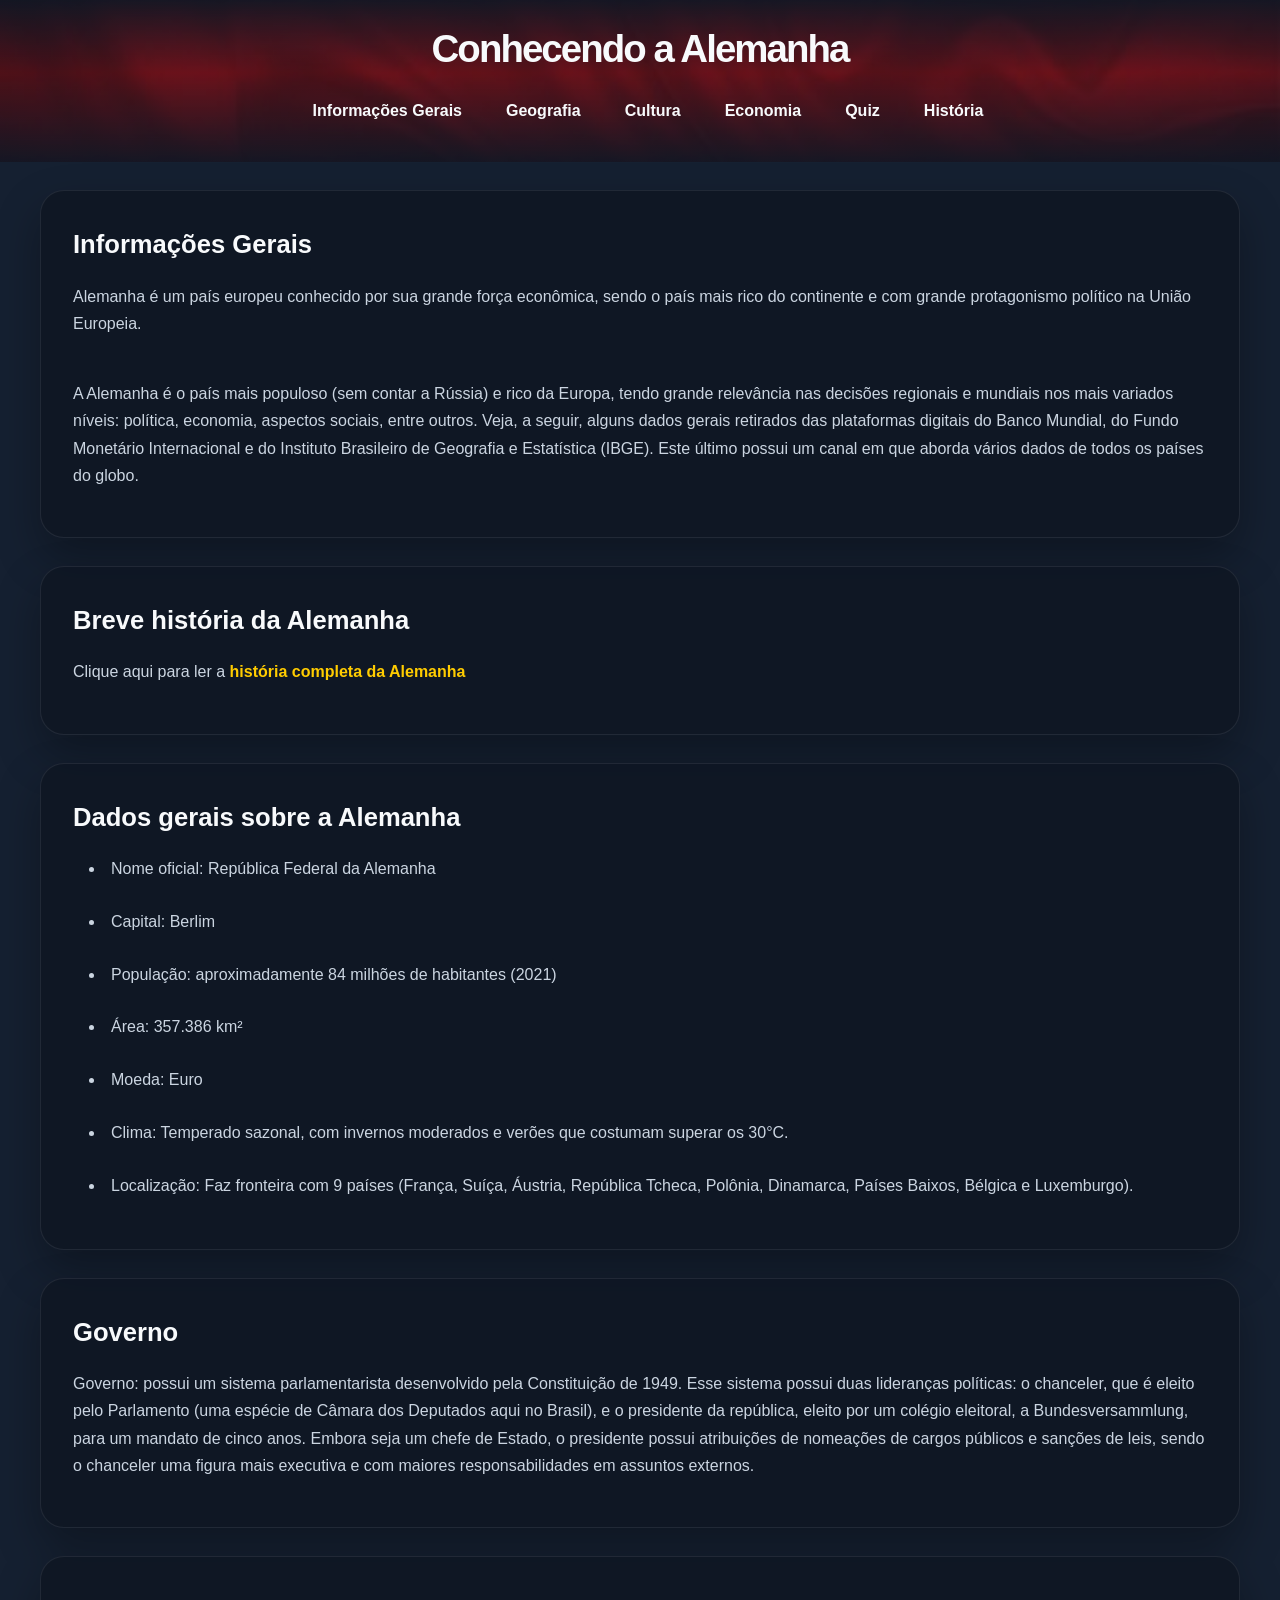
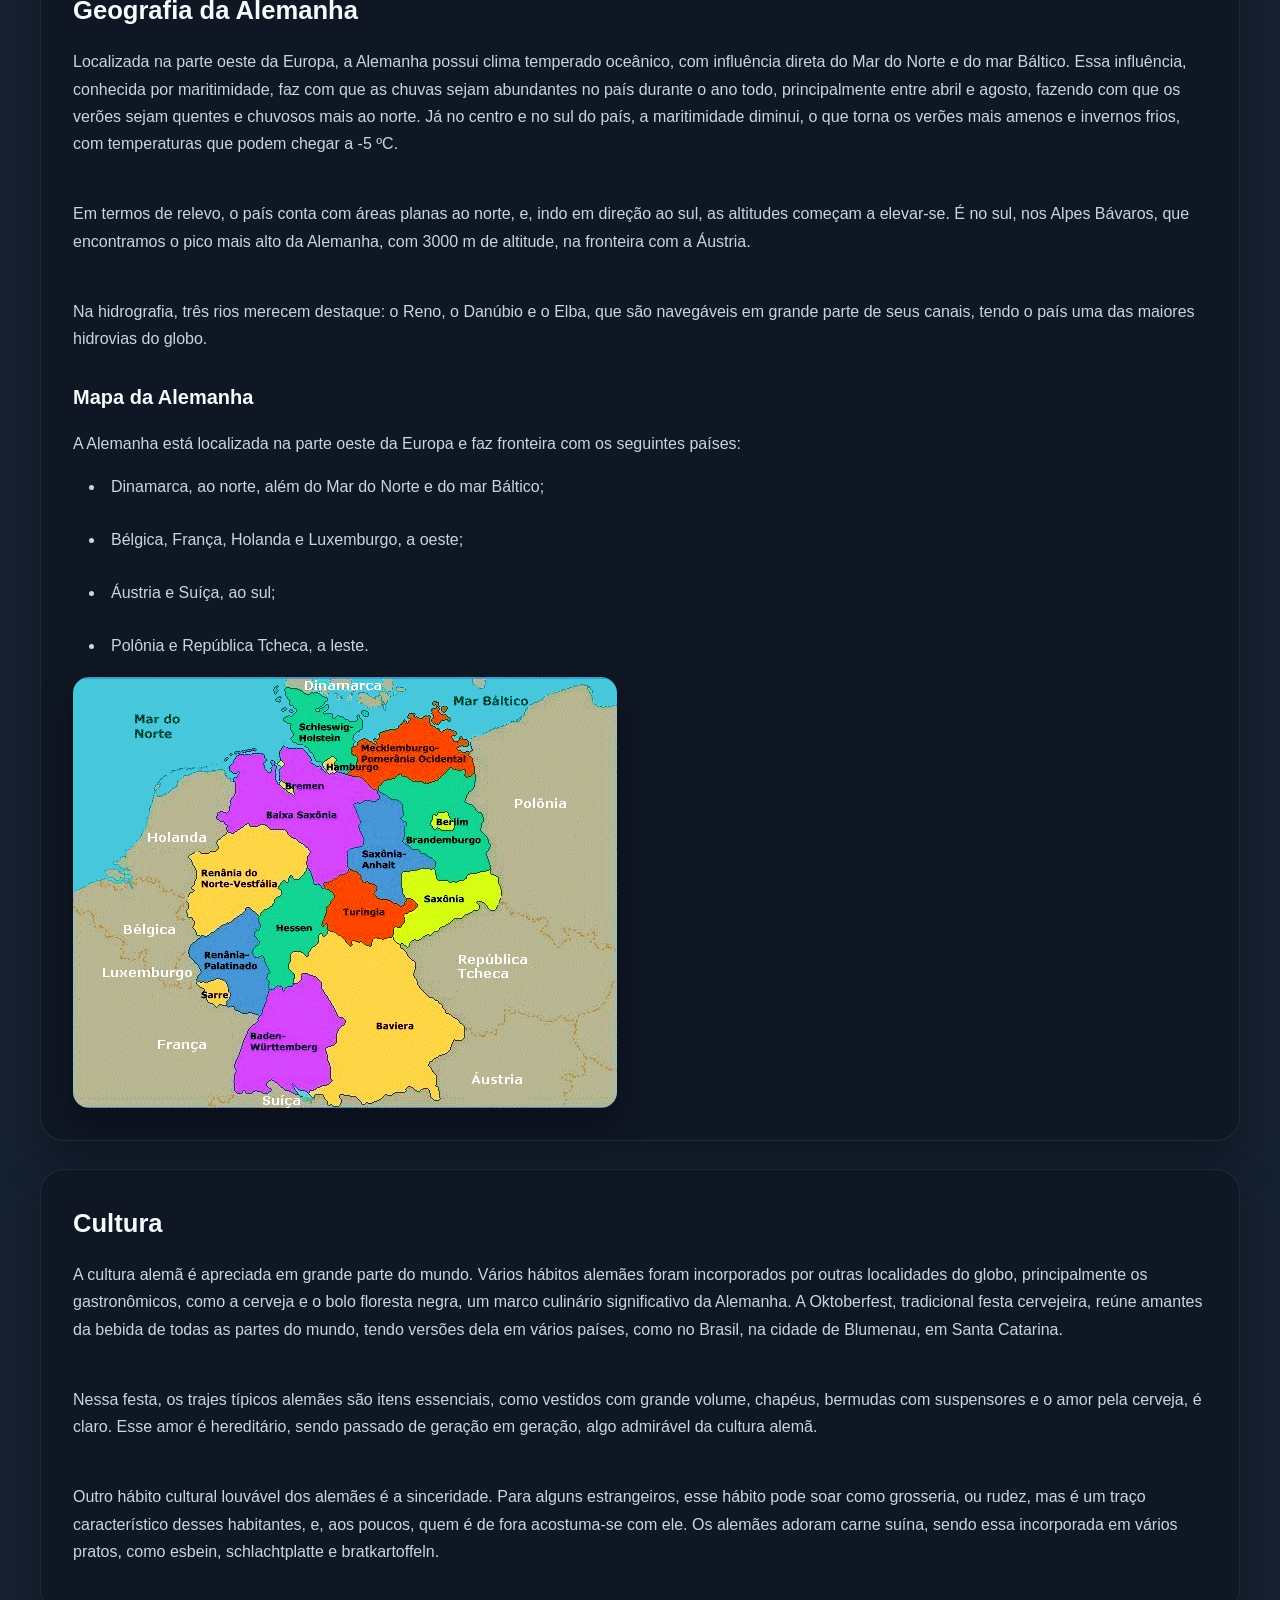
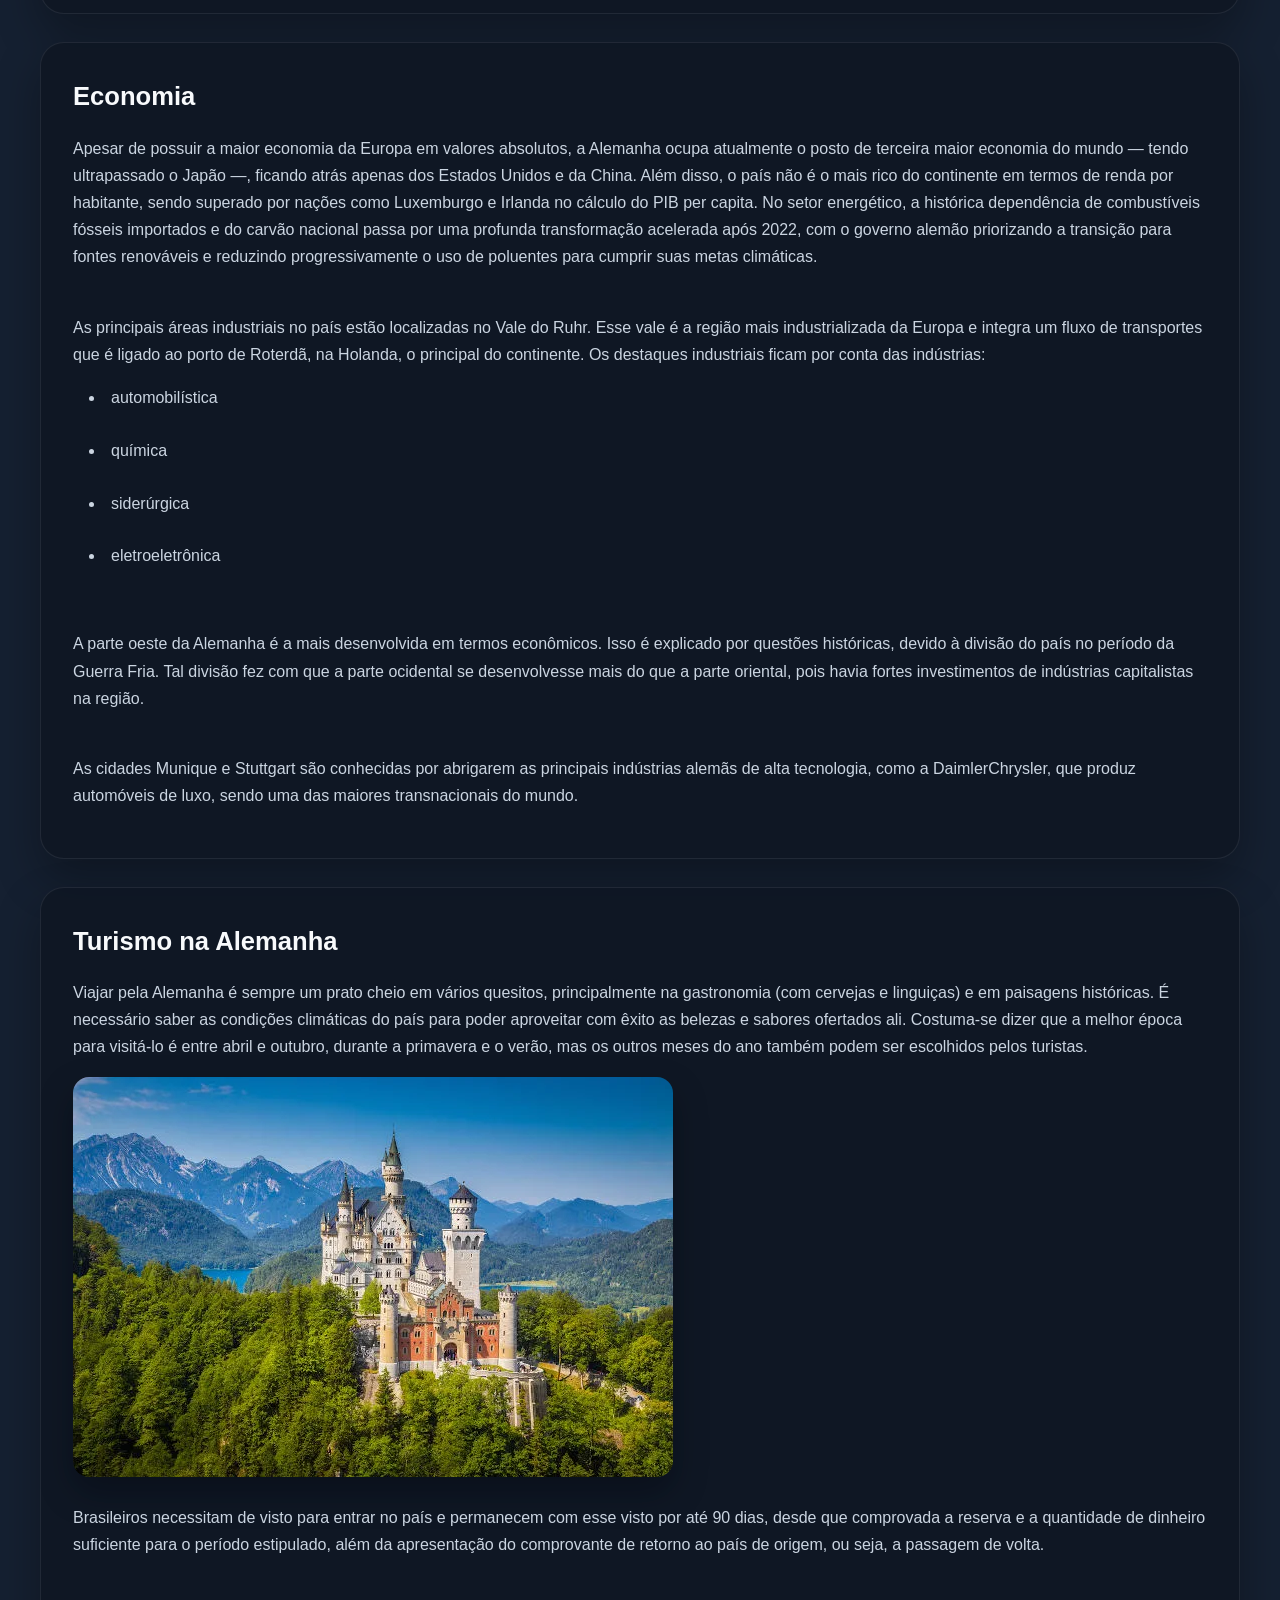
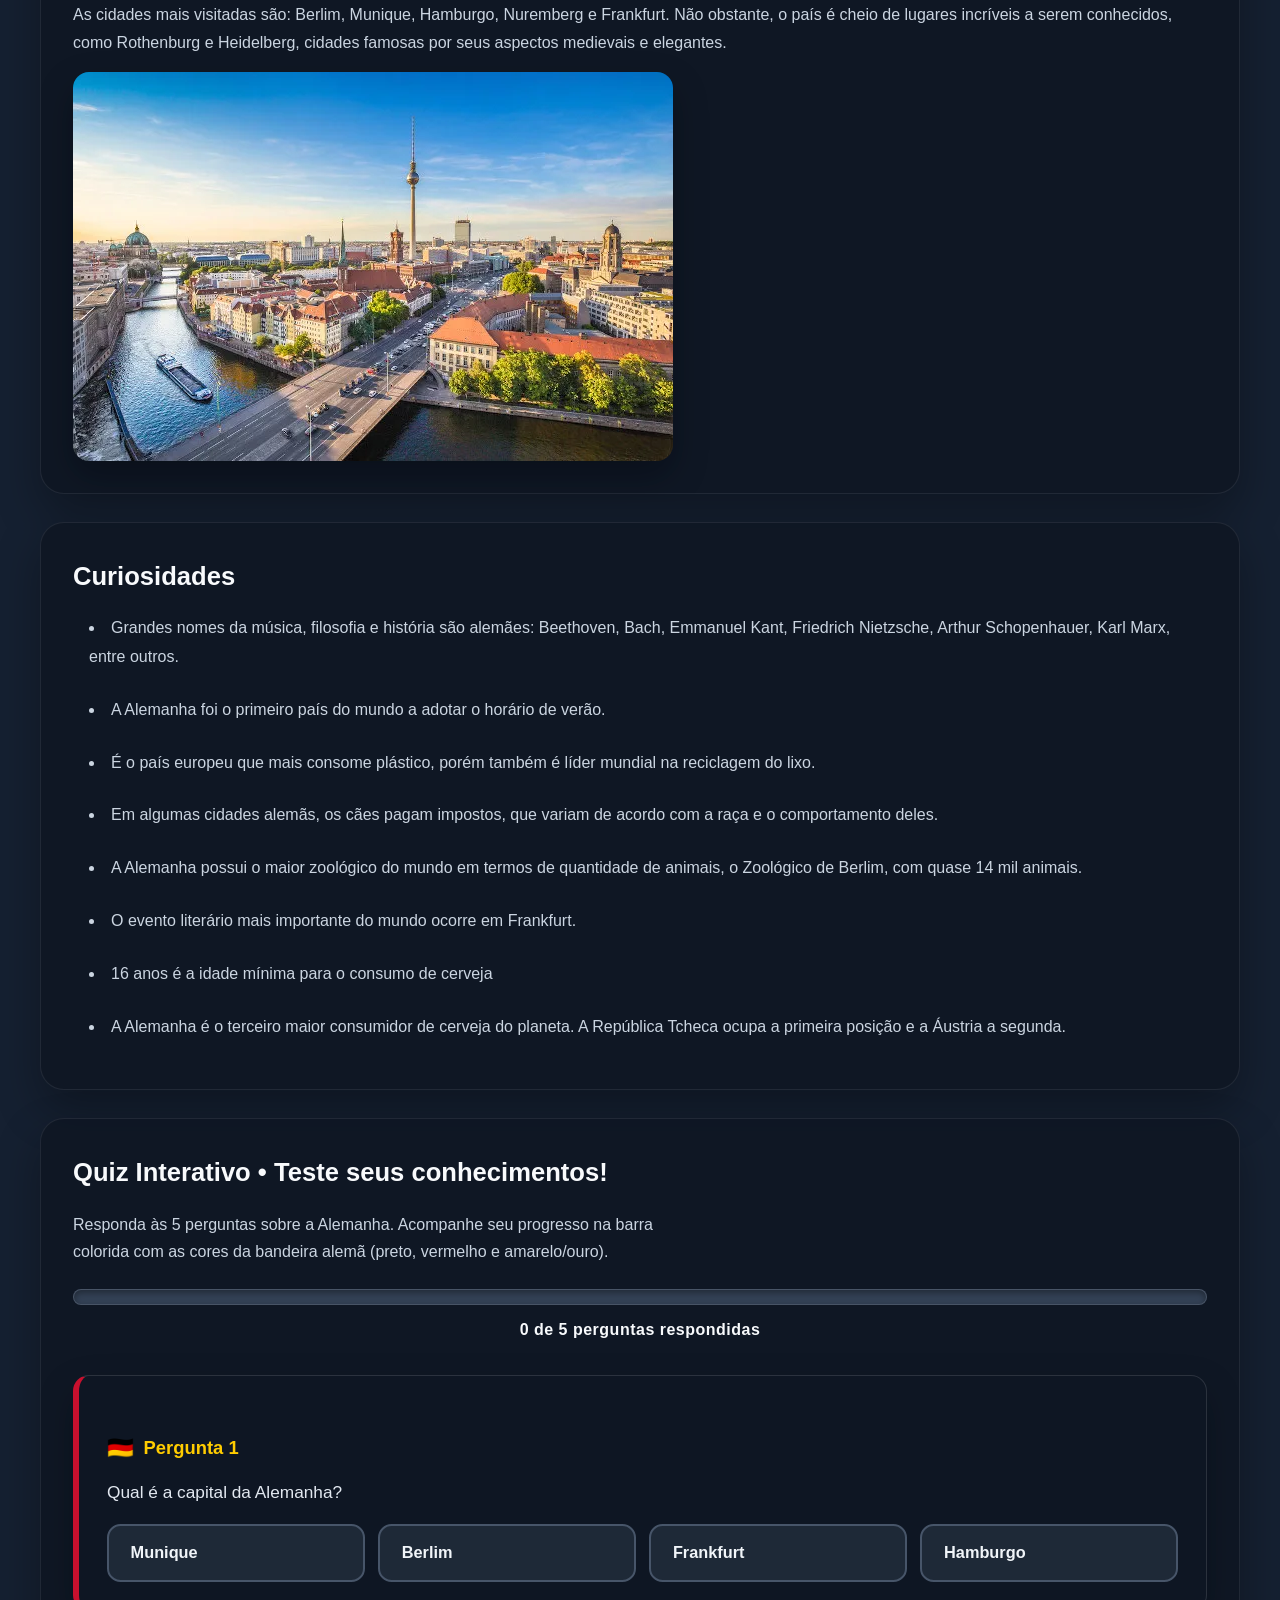
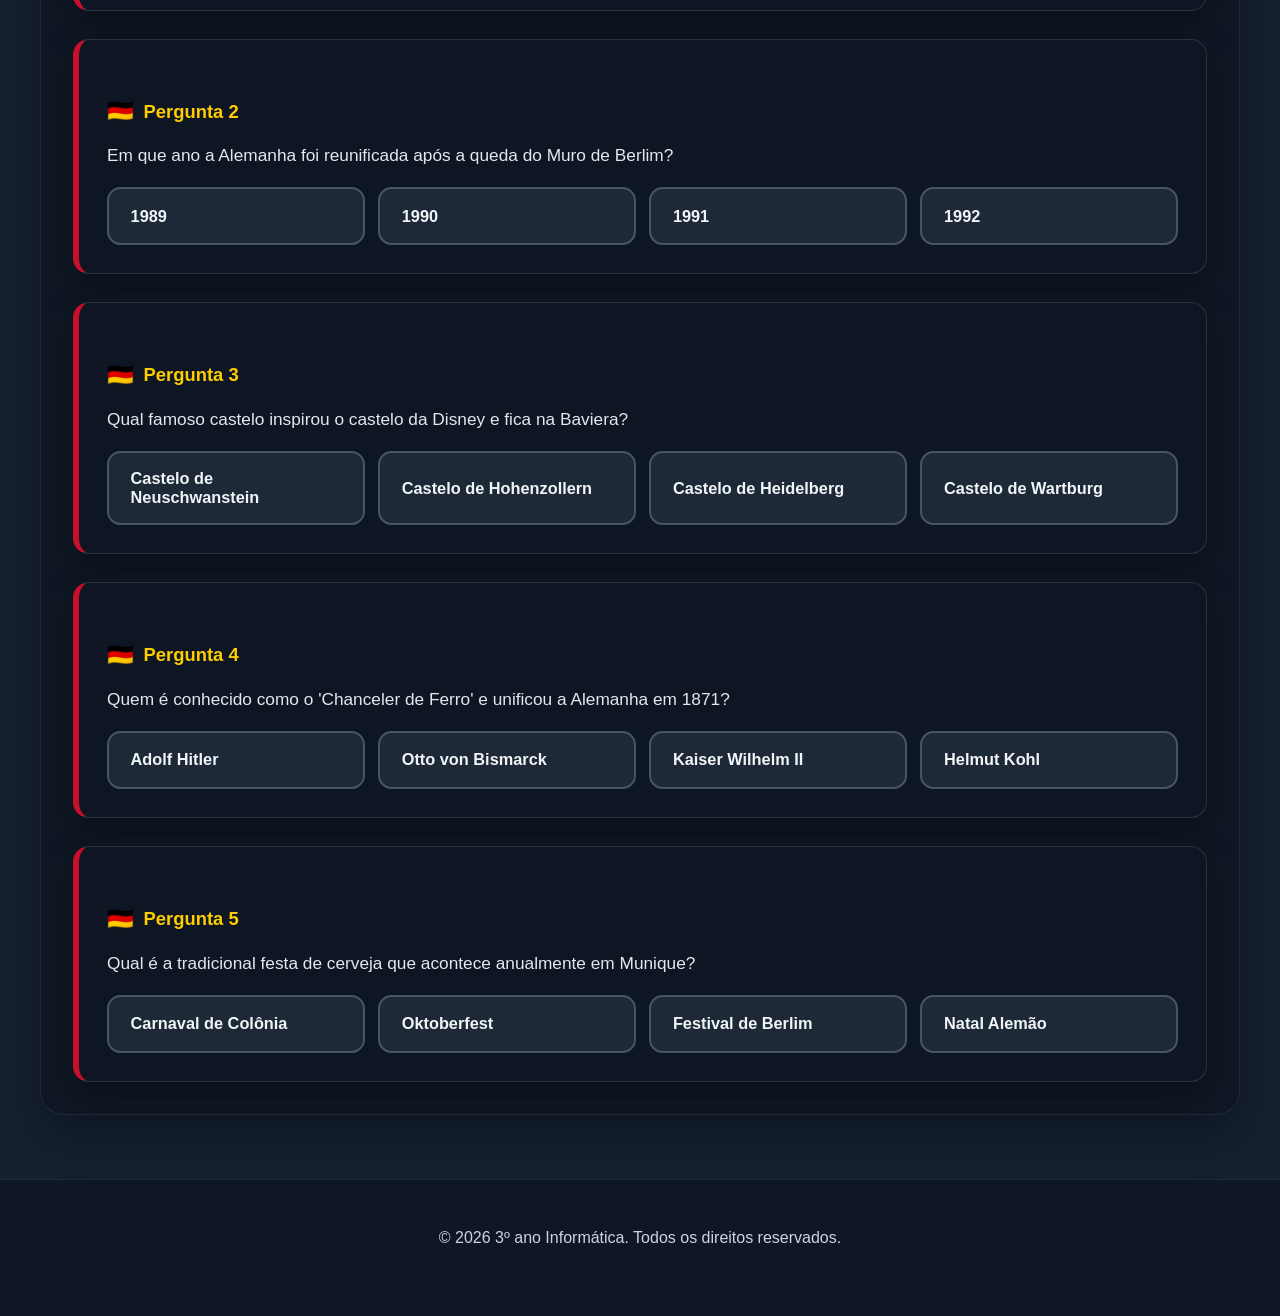
==== commit 6759b27a: "Troca de imagem do mapa da Alemanha" ====
--- a/index.html
+++ b/index.html
@@ -128,7 +128,7 @@
                 <li>Polônia e República Tcheca, a leste.</li>
             </ul>
             <figure>
-                <img src="imagens/mapa_alemanha.jpg" alt="Mapa da Alemanha" />
+                <img src="imagens/mapa-alemanha-regioes.gif" alt="Mapa da Alemanha" />
             </figure>
         </section>
 
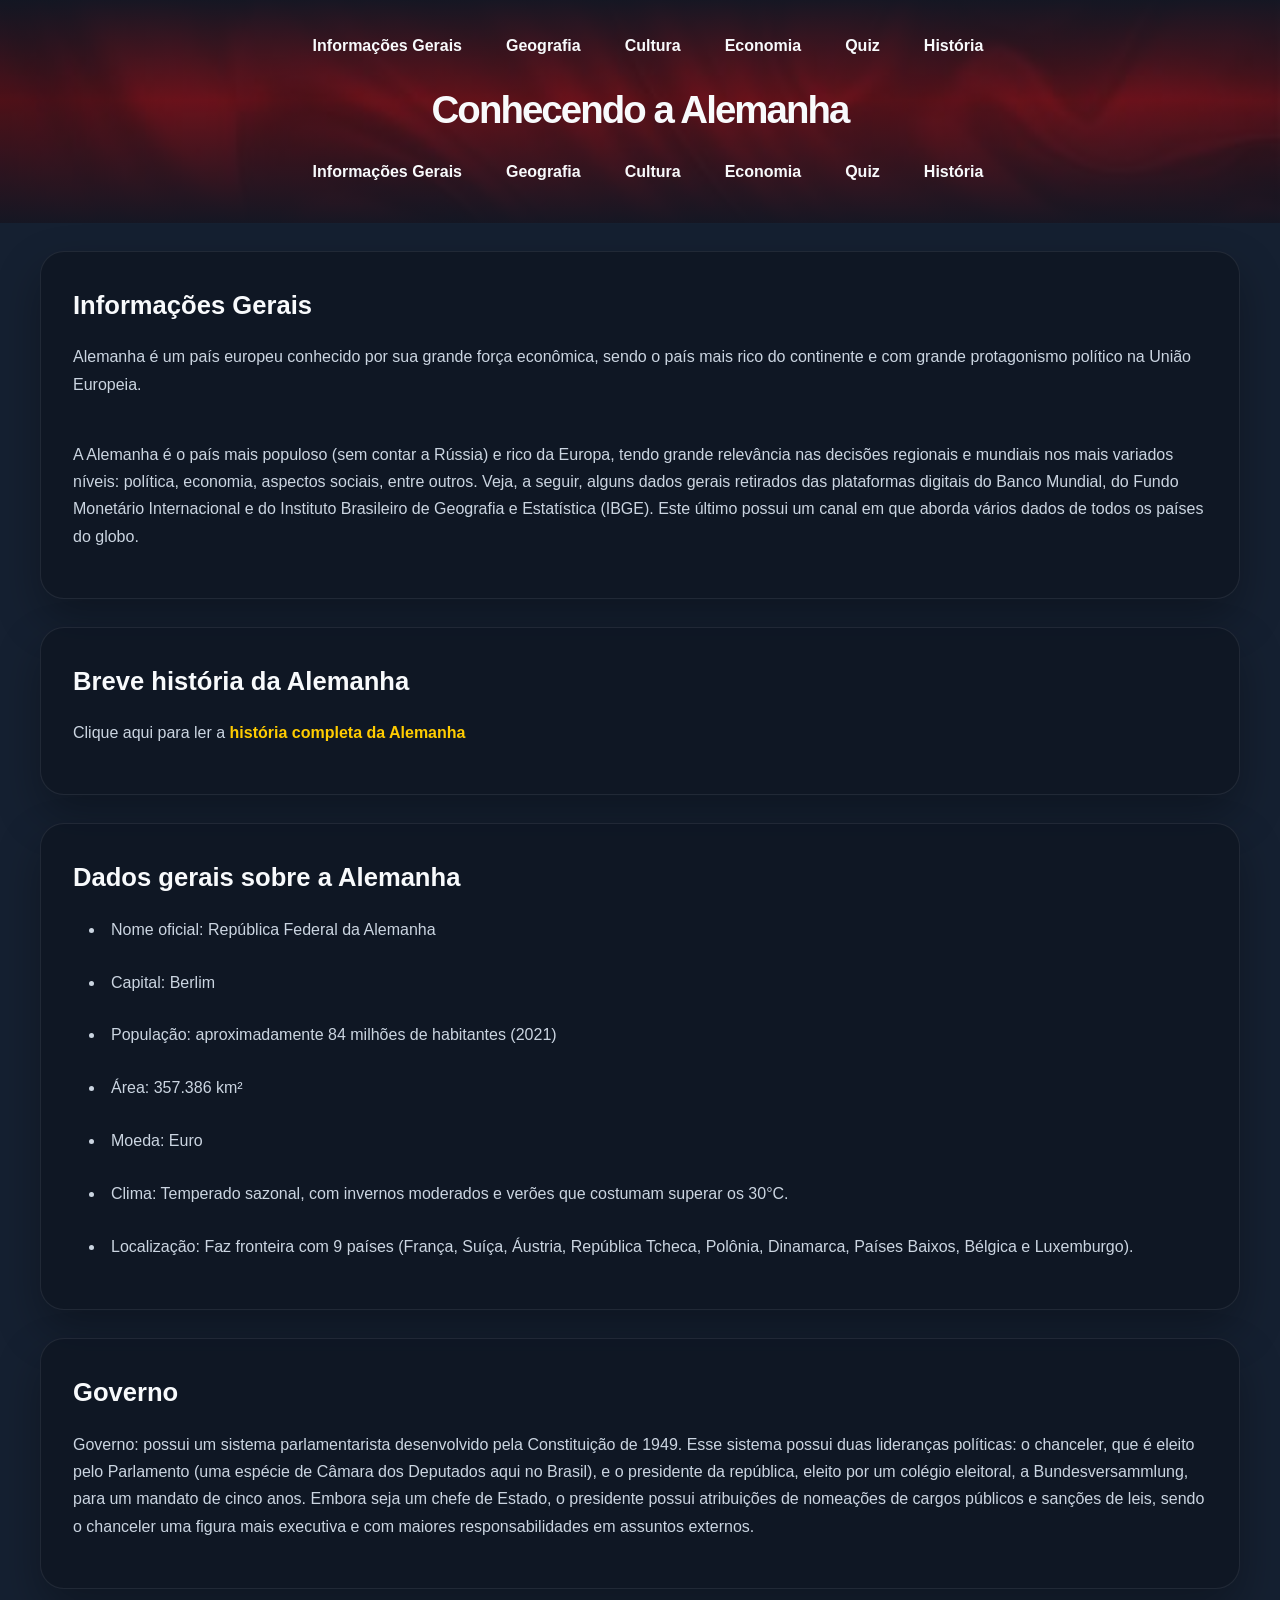
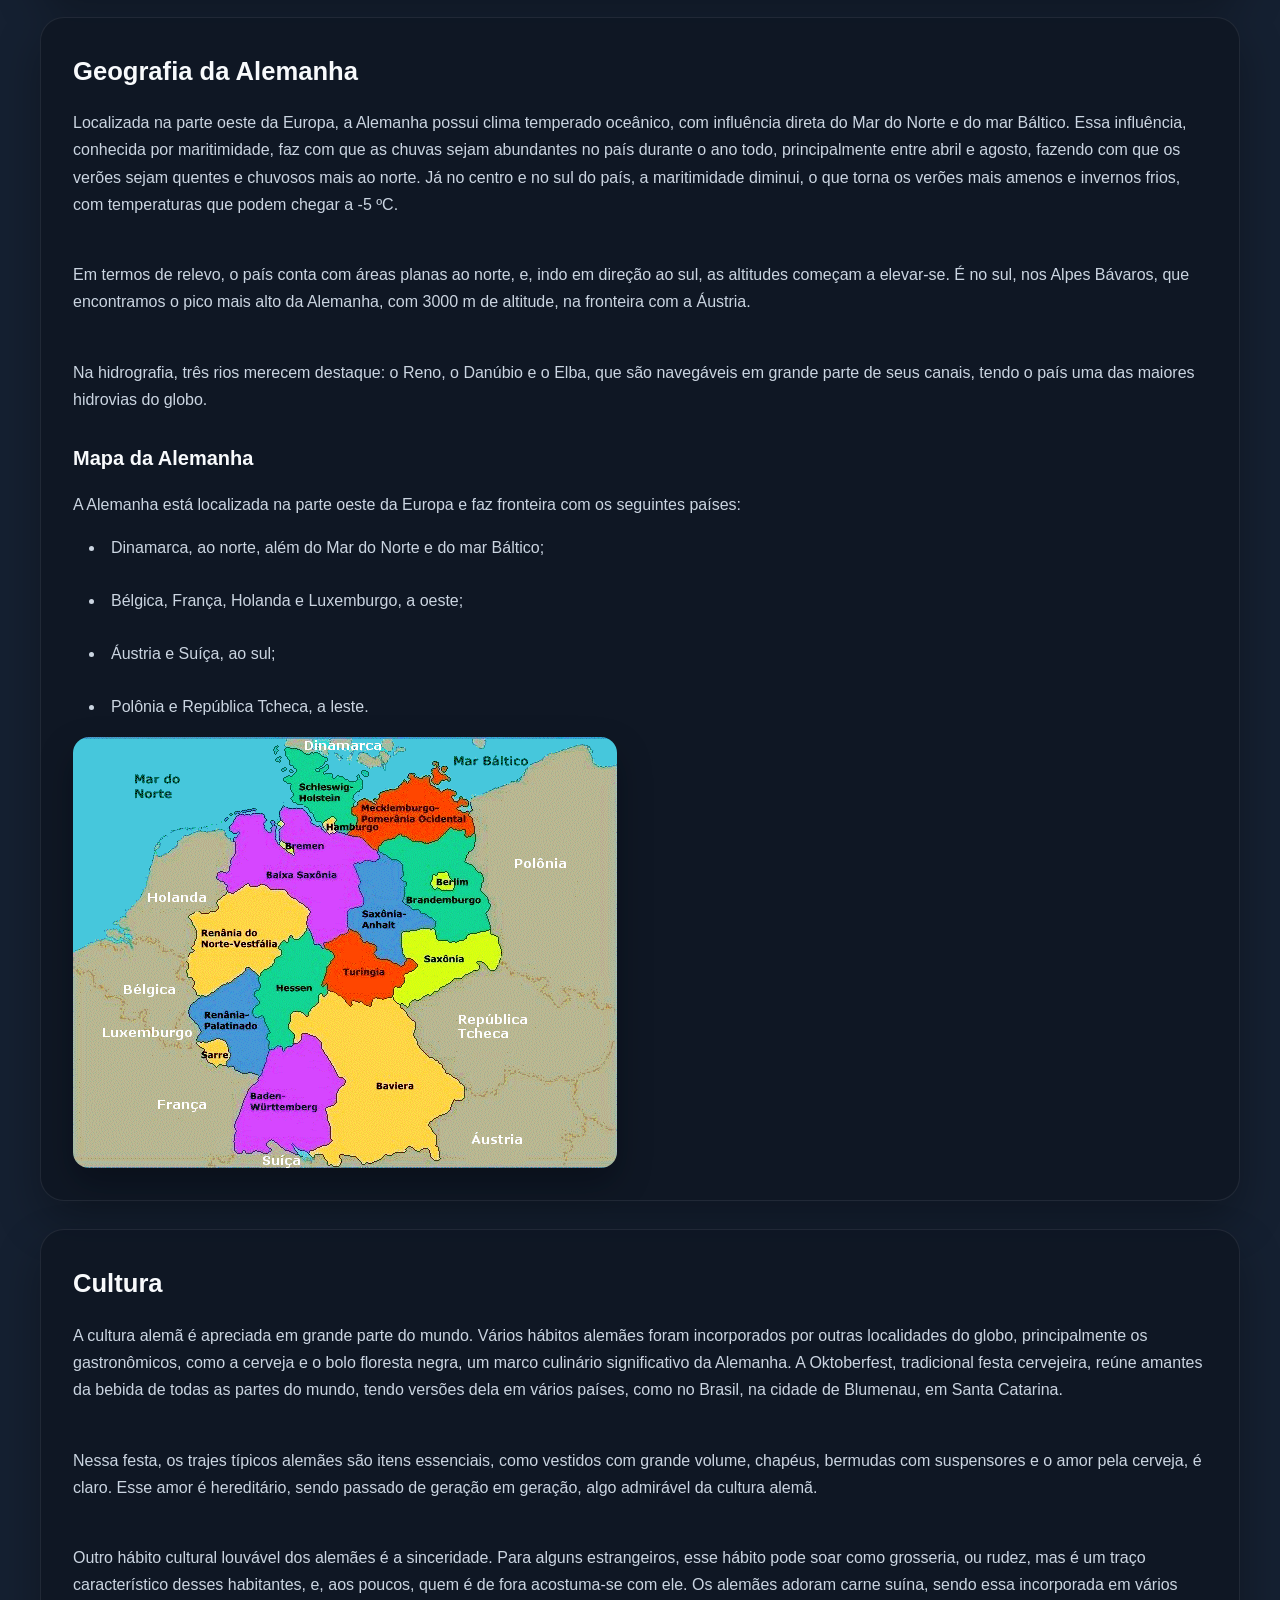
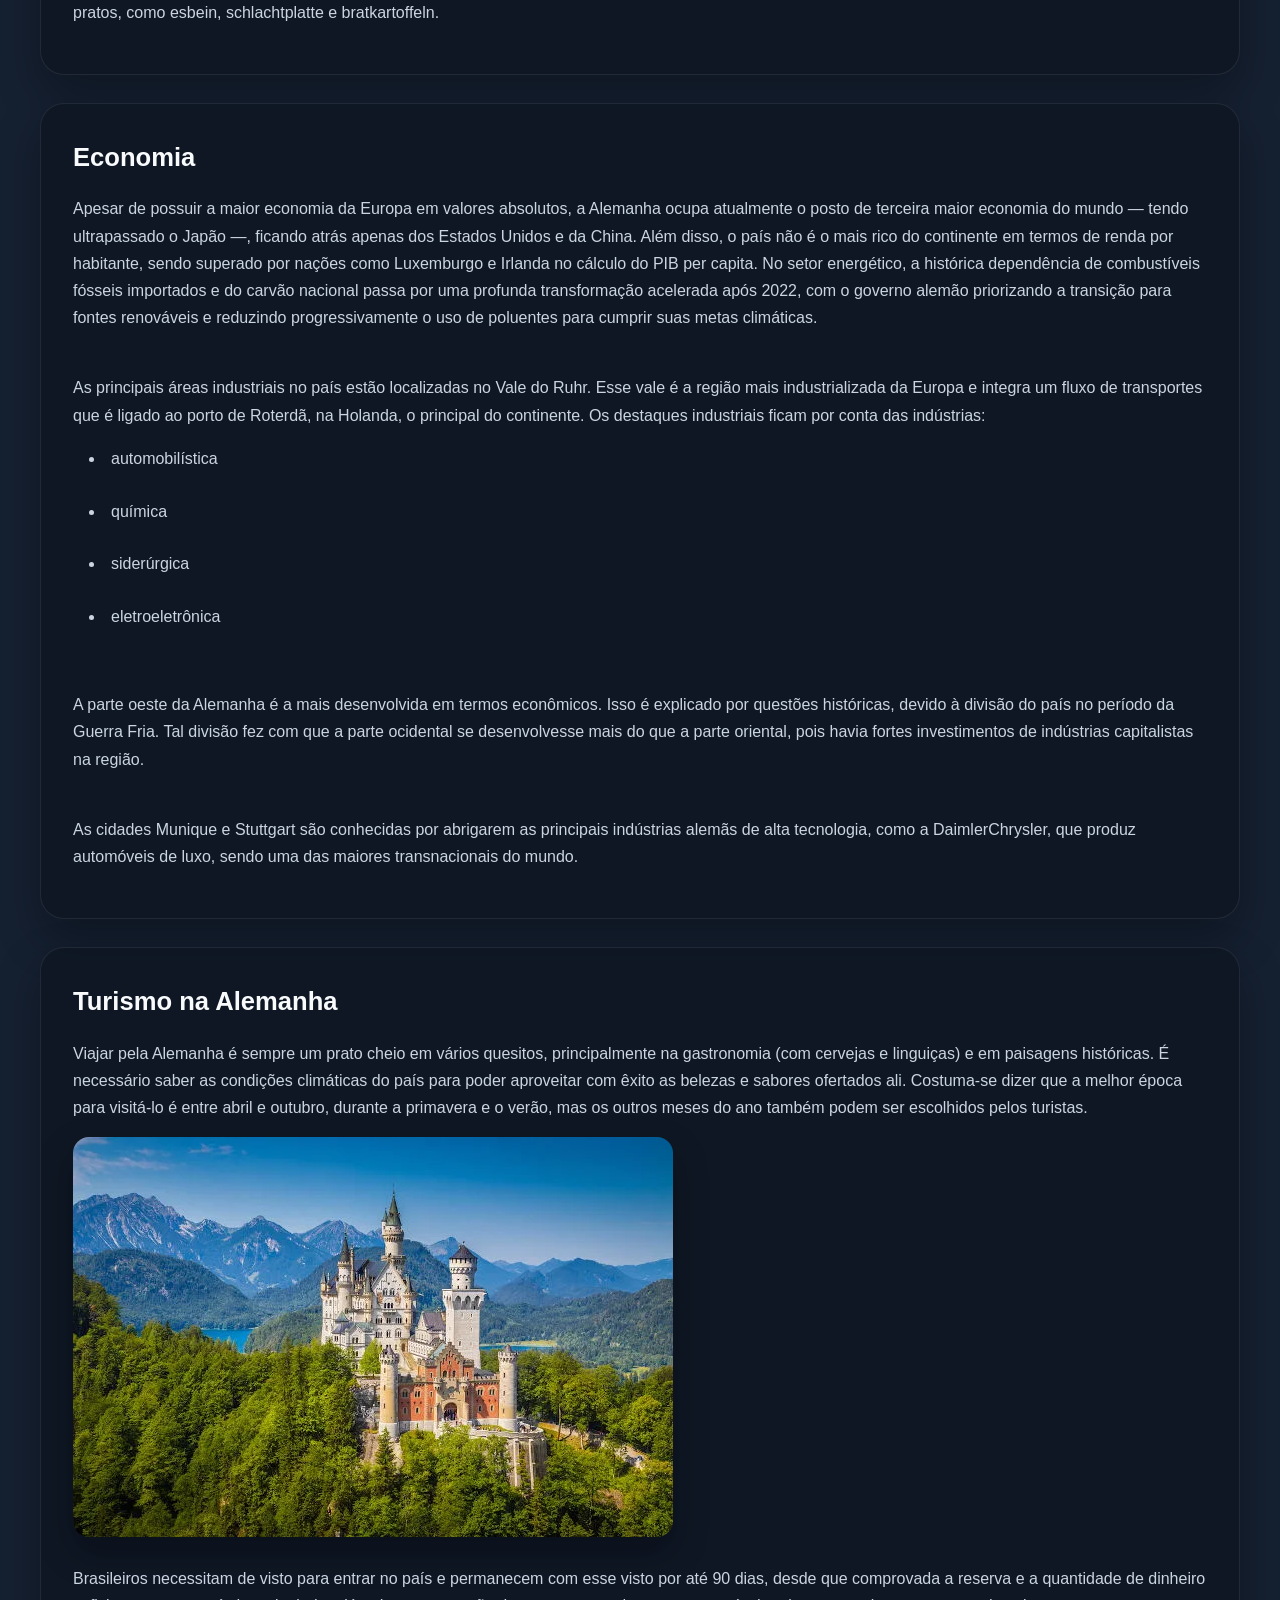
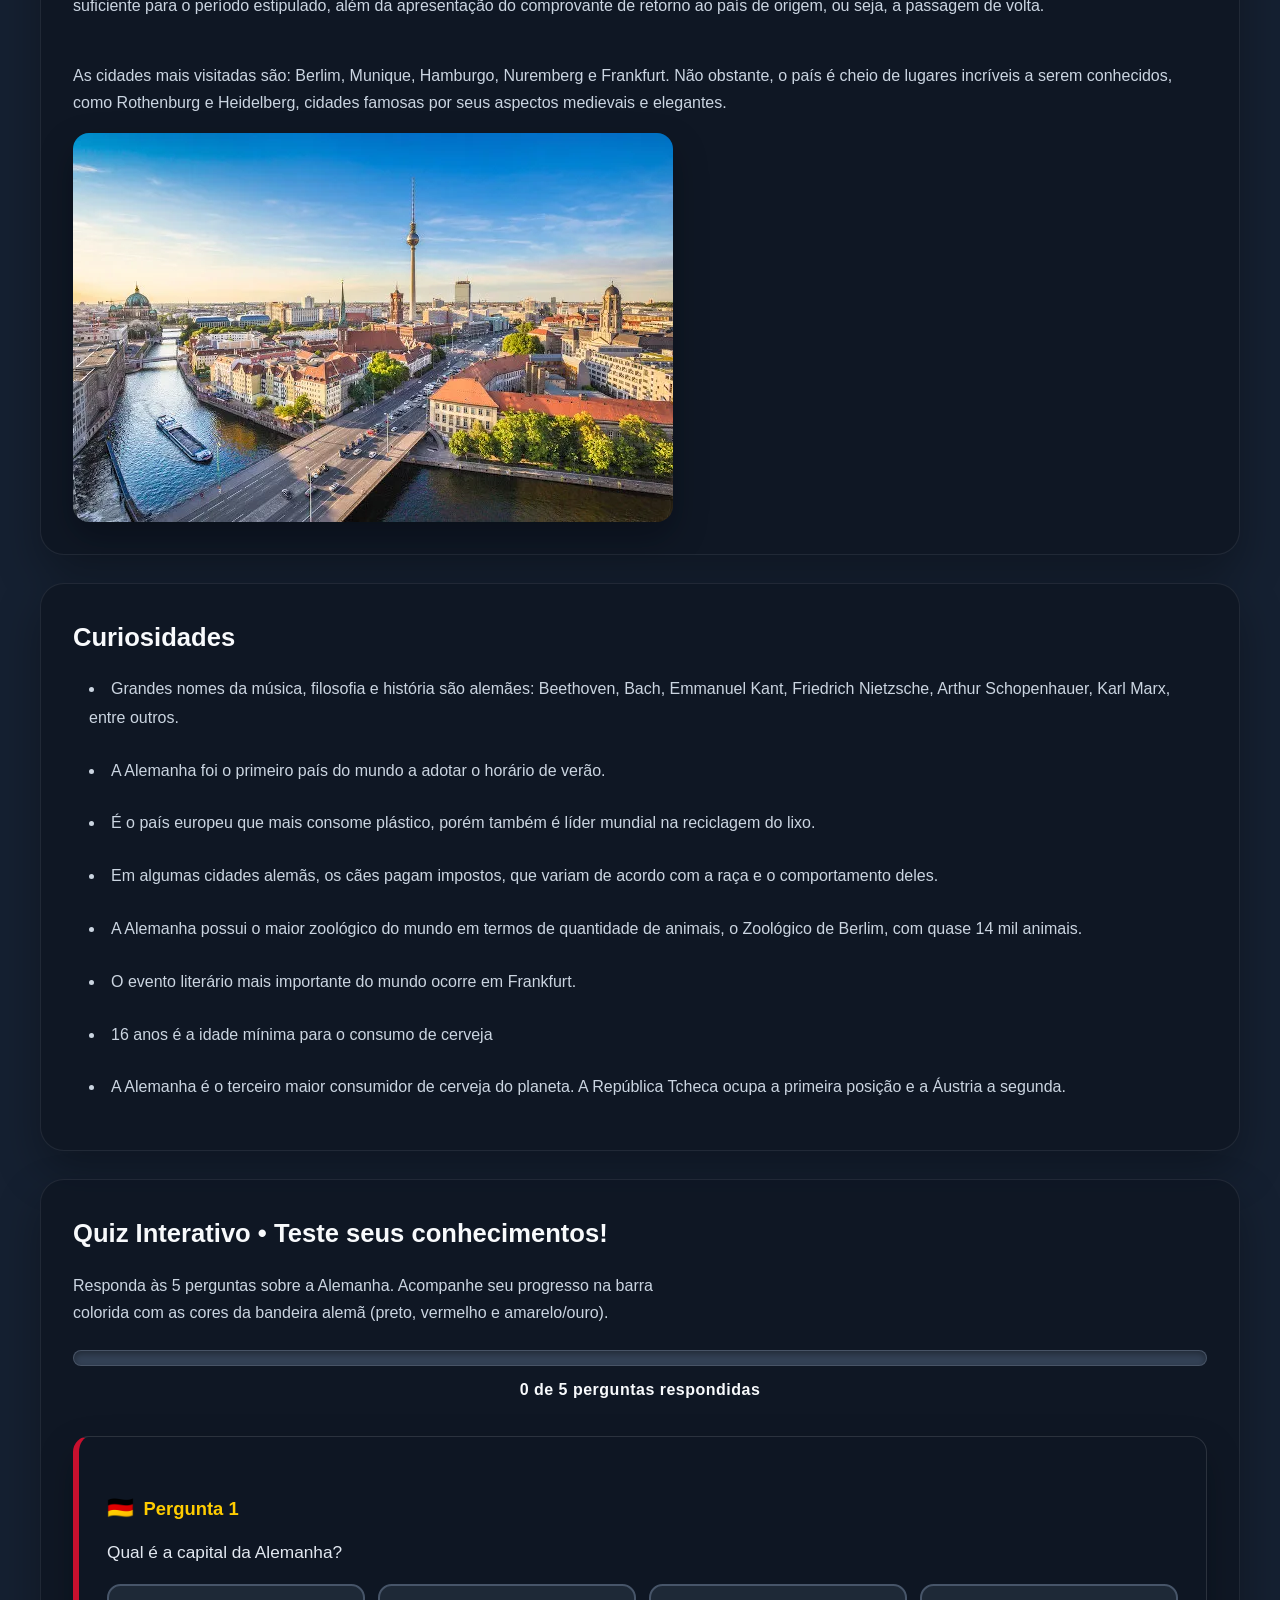
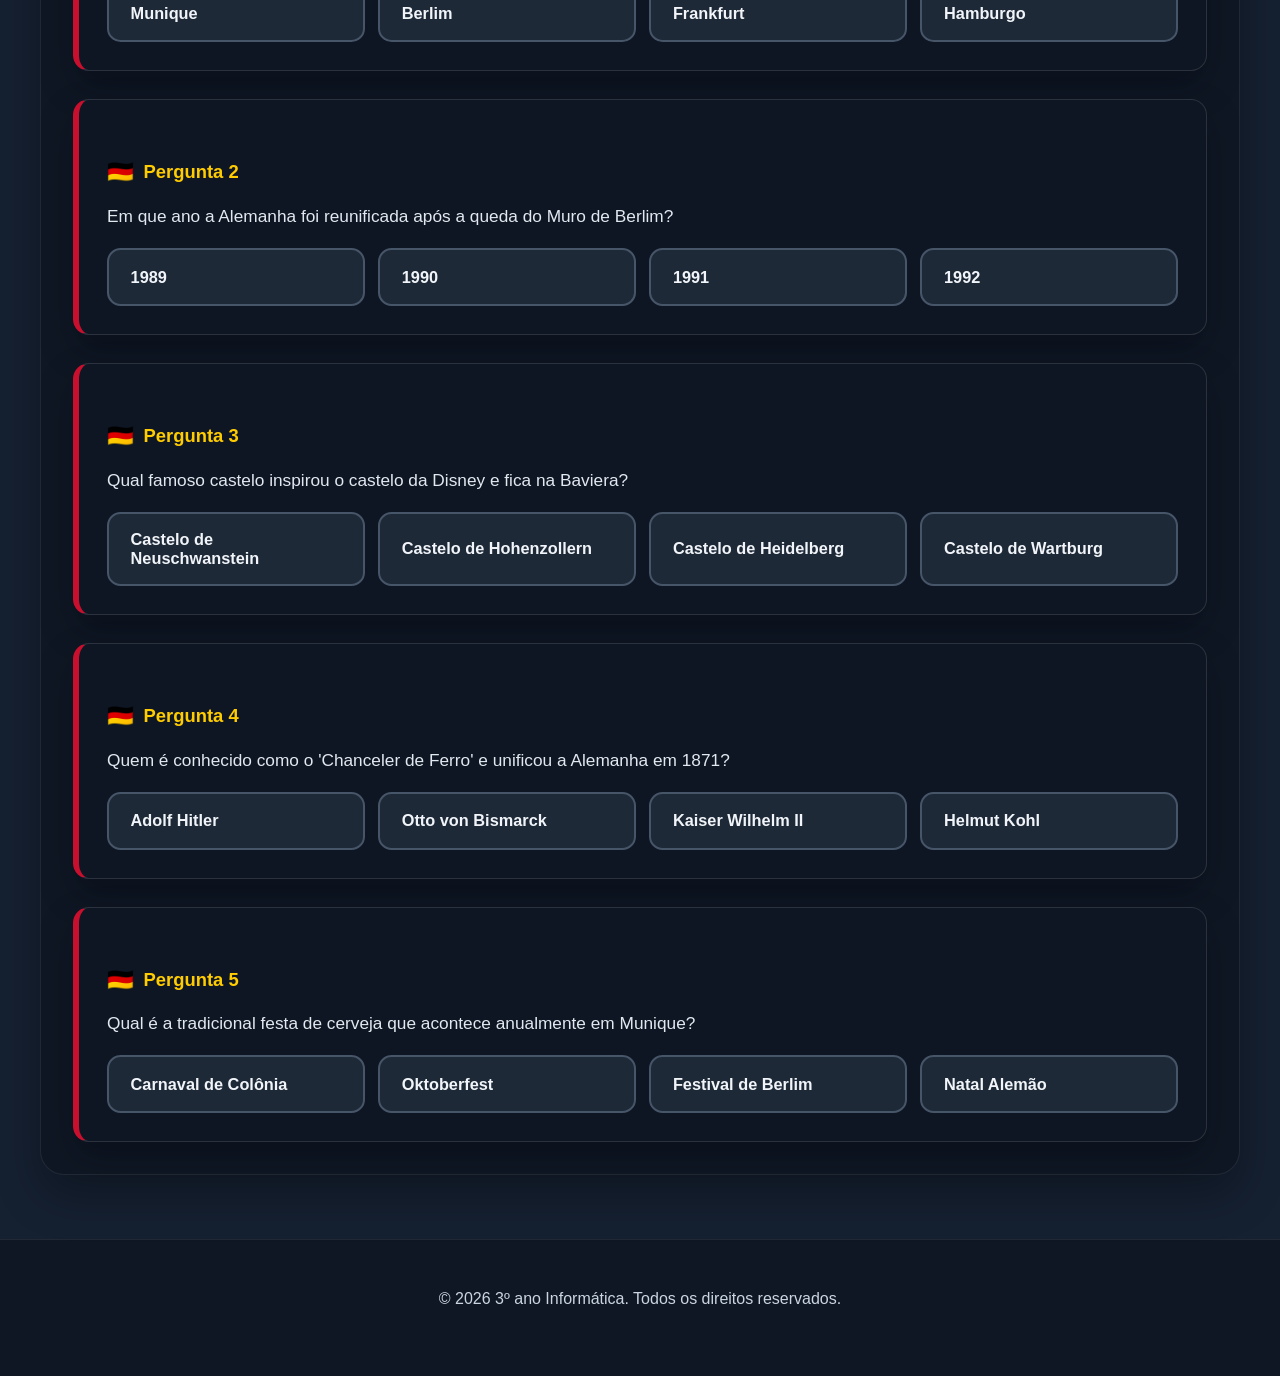
==== commit 462ce3c8: "Navegação mobile com menu hamburguinho adicionada" ====
--- a/index.html
+++ b/index.html
@@ -16,6 +16,17 @@
             Menu
             <span class="menu-icon"></span>
         </label>
+        <!-- Menu Hambúrguer Mobile -->
+        <nav class="mobile-menu">
+            <ul>
+                <li><a href="#informacoes-gerais">Informações Gerais</a></li>
+                <li><a href="#geografia">Geografia</a></li>
+                <li><a href="#cultura">Cultura</a></li>
+                <li><a href="#economia">Economia</a></li>
+                <li><a href="#quiz">Quiz</a></li>
+                <li><a href="historia.html">História</a></li>
+            </ul>
+        </nav>
         <h1>Conhecendo a Alemanha</h1>
         <nav>
             <ul>
@@ -570,6 +581,17 @@
                 observer.observe(section);
             });
         });
+
+        const menuToggle = document.getElementById('menu-toggle');
+        const navLinks = document.querySelectorAll('nav ul li a');
+
+        navLinks.forEach(link => {
+            link.addEventListener('click', () => {
+                if (menuToggle && menuToggle.checked) {
+                    menuToggle.checked = false;
+                }
+            });
+        });
     </script>
 </body>
 
--- a/styles.css
+++ b/styles.css
@@ -231,32 +231,55 @@
     margin-top: 0.8rem;
 }
 
-@media (max-width: 900px) {
-    header h1 {
-        font-size: clamp(1.85rem, 5vw, 2.6rem);
-    }
-}
-
 @media (max-width: 760px) {
+
     .menu-toggle {
         display: flex;
     }
 
     nav ul {
+        display: flex;
         flex-direction: column;
-        align-items: stretch;
+        gap: 0.5rem;
+
         max-height: 0;
         overflow: hidden;
-        transition: max-height 0.3s ease;
+
+        background: rgba(15, 23, 36, 0.98);
+        border-radius: 1rem;
+        margin-top: 0.75rem;
+
+        transition: all 0.4s ease;
+        opacity: 0;
+        padding: 0;
     }
 
     #menu-toggle:checked + .menu-toggle + nav ul {
-        max-height: 500px;
+        max-height: 600px;
+        opacity: 1;
+        padding: 1rem;
+    }
+
+    nav li {
+        list-style: none;
     }
 
     nav a {
+        display: block;
         width: 100%;
         text-align: center;
+        padding: 1rem;
+
+        background: rgba(255,255,255,0.05);
+        border-radius: 0.8rem;
+
+        transition: all 0.3s ease;
+    }
+
+    nav a:hover {
+        background: var(--germany-red);
+        color: white;
+        transform: translateX(4px);
     }
 
     section {
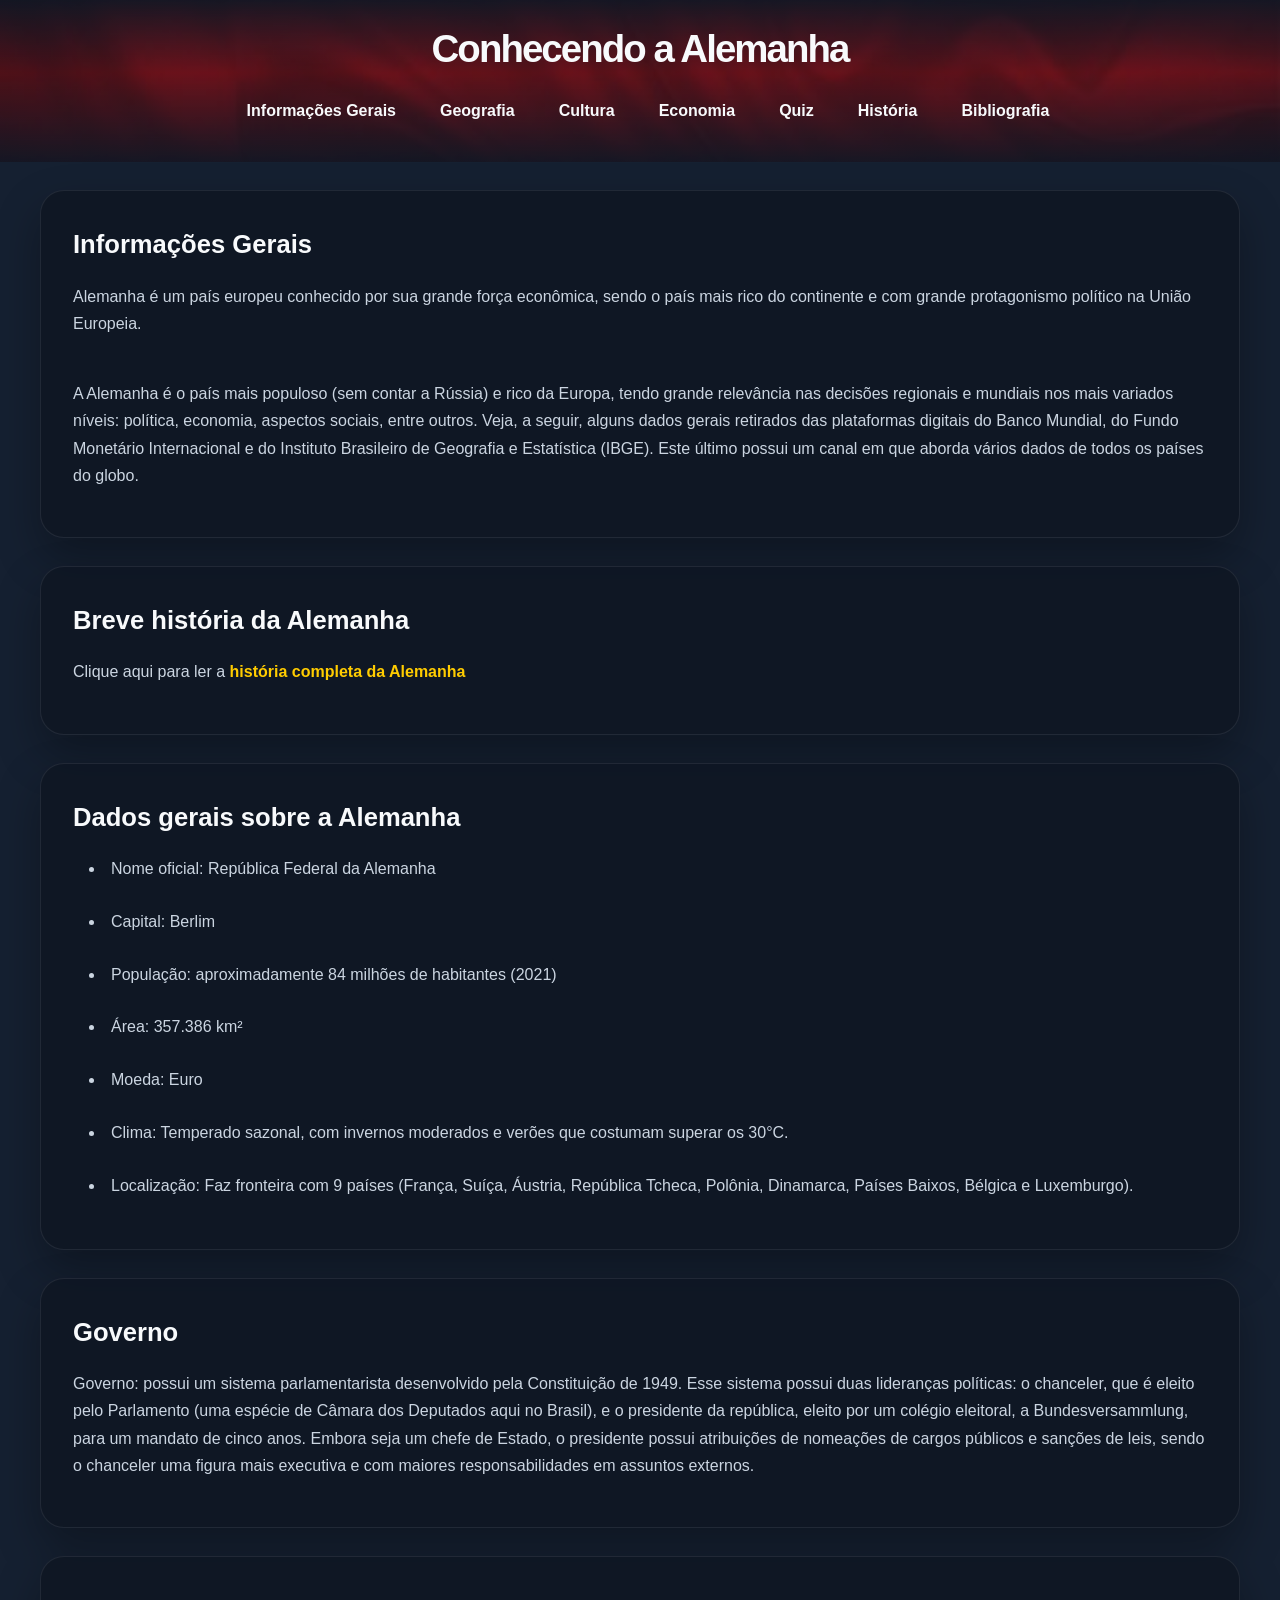
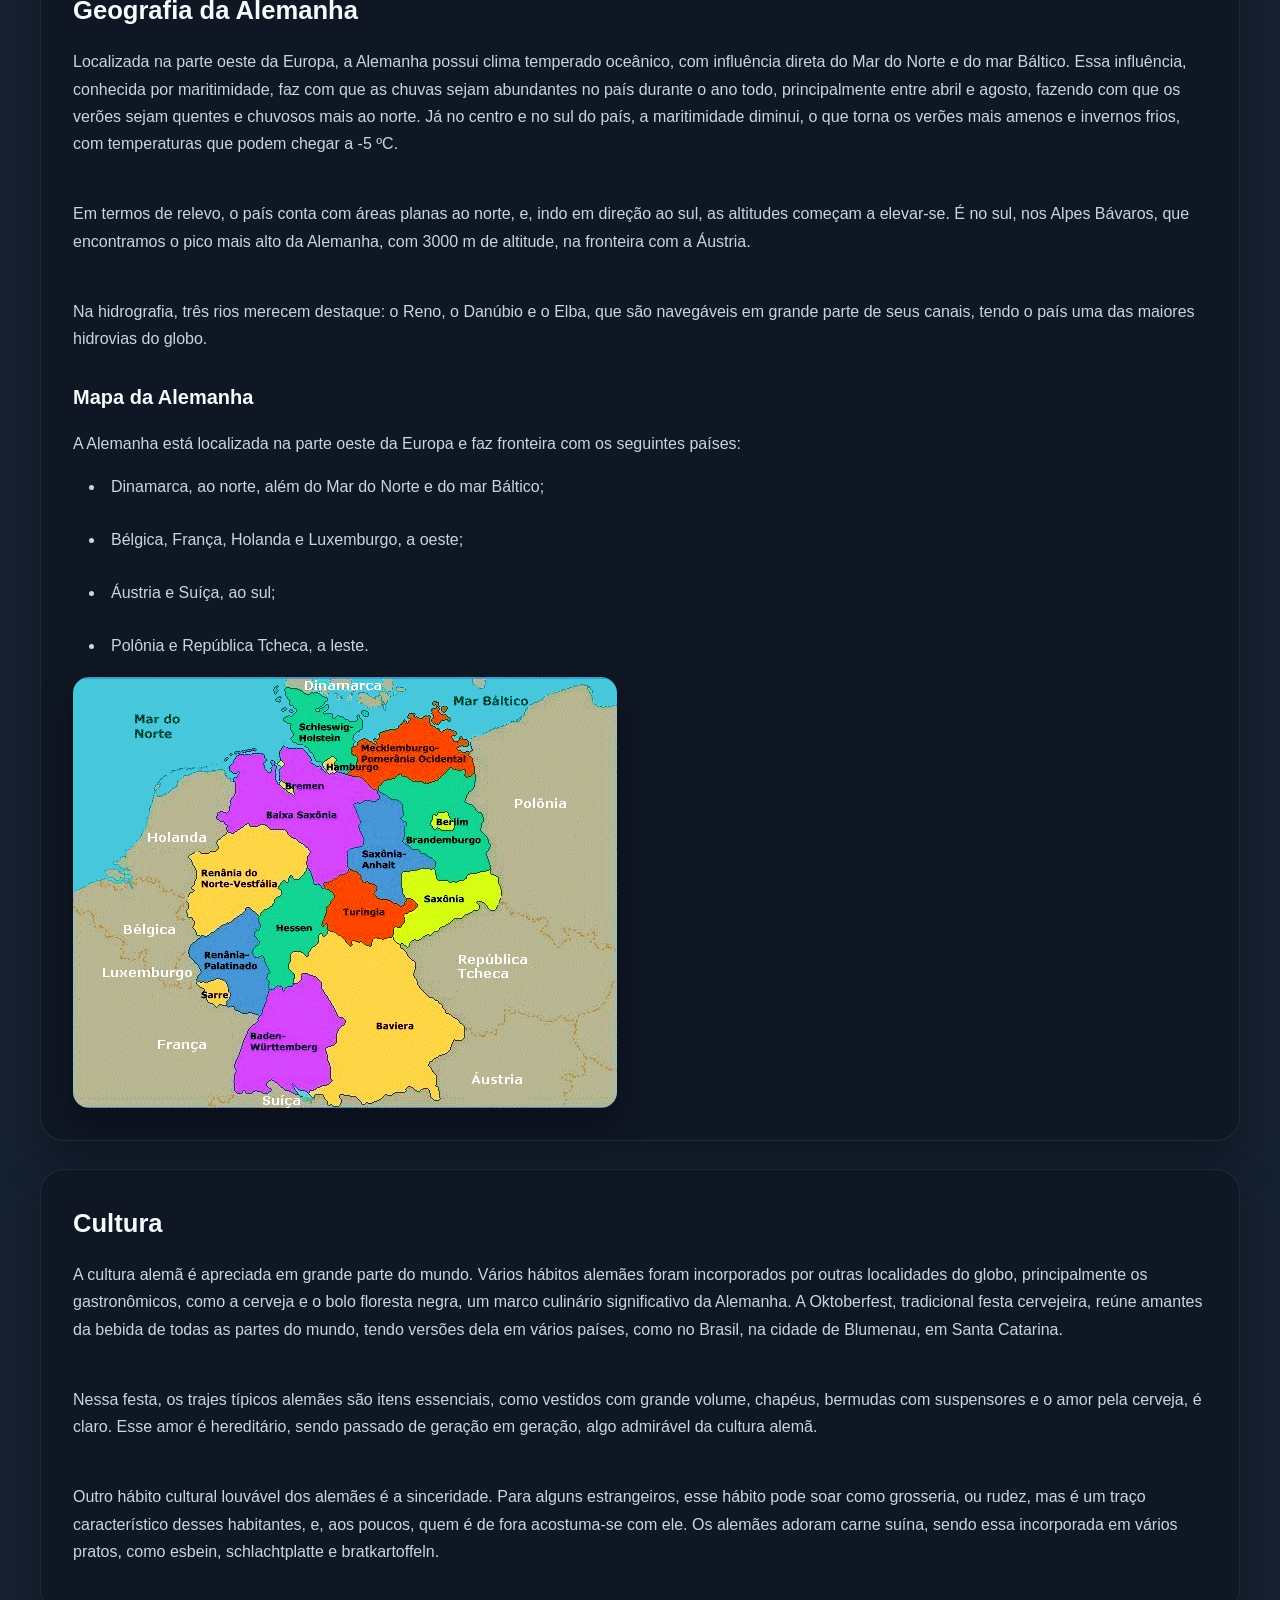
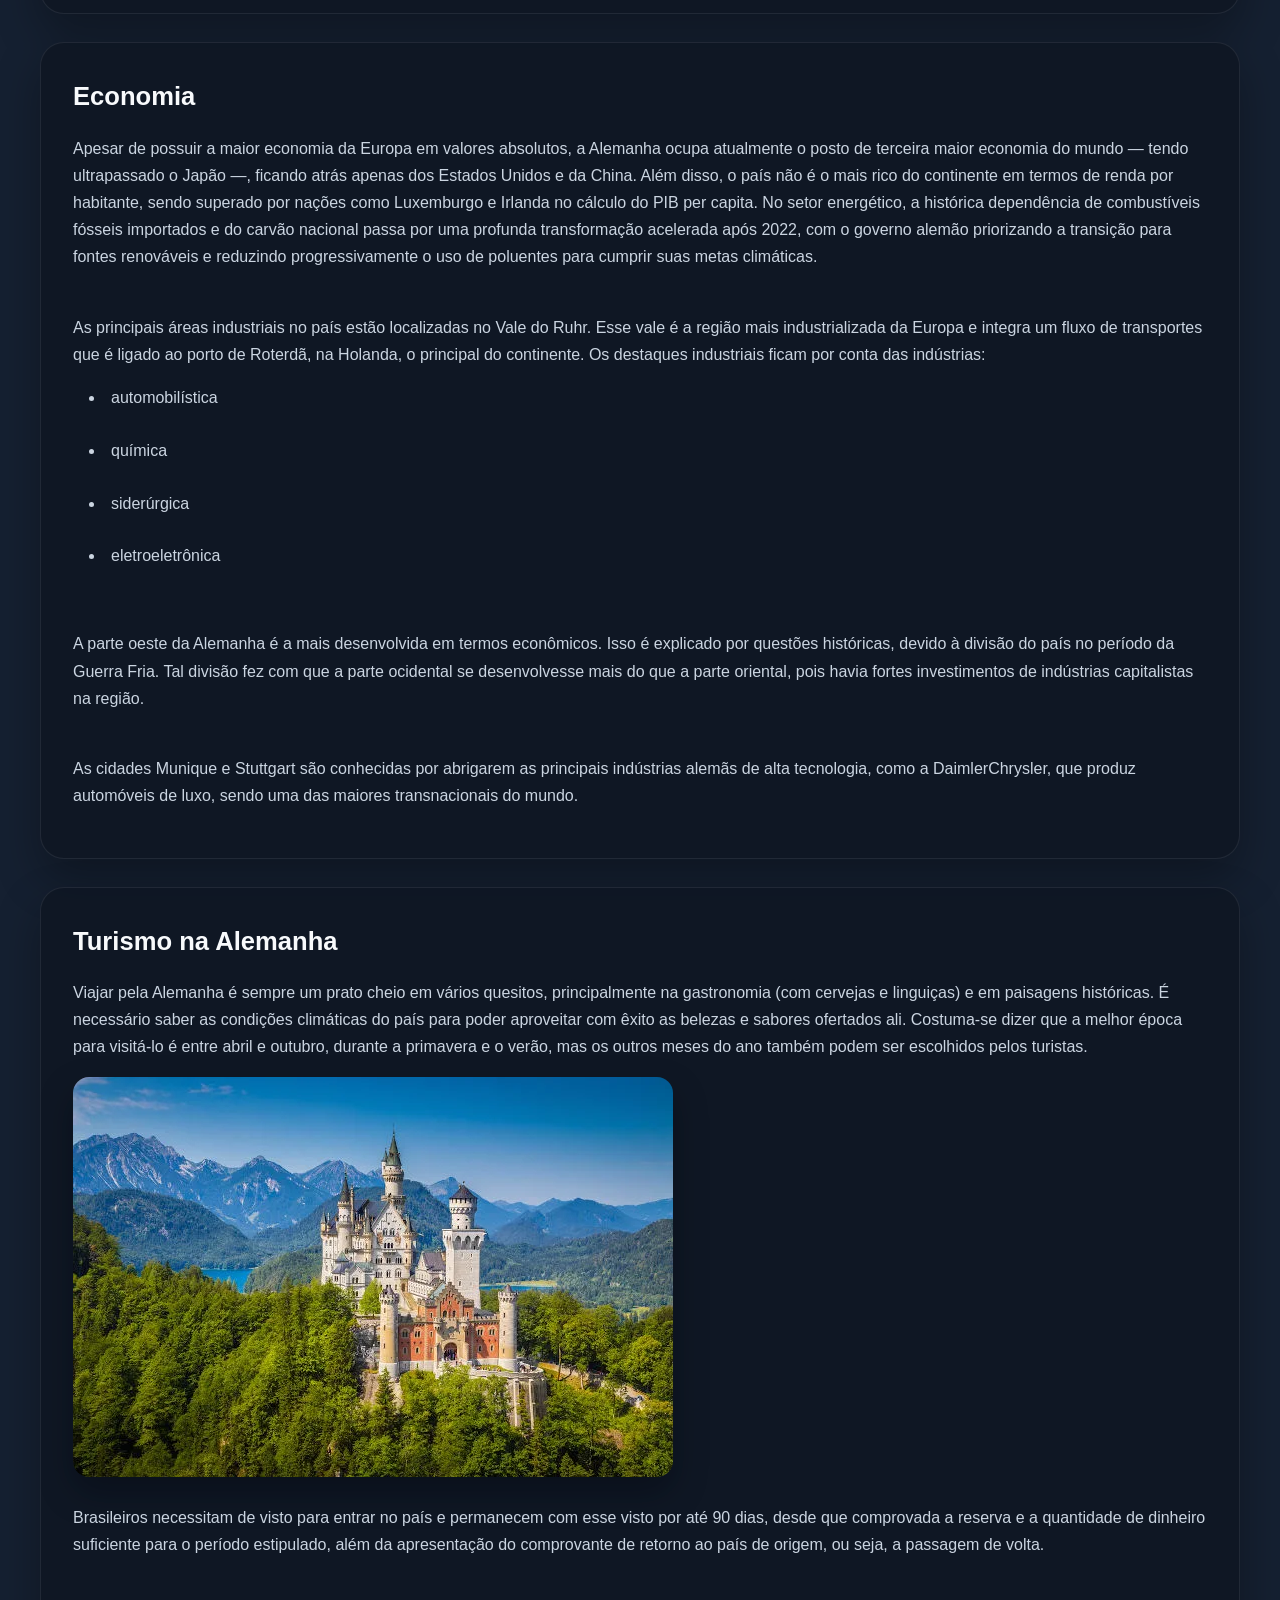
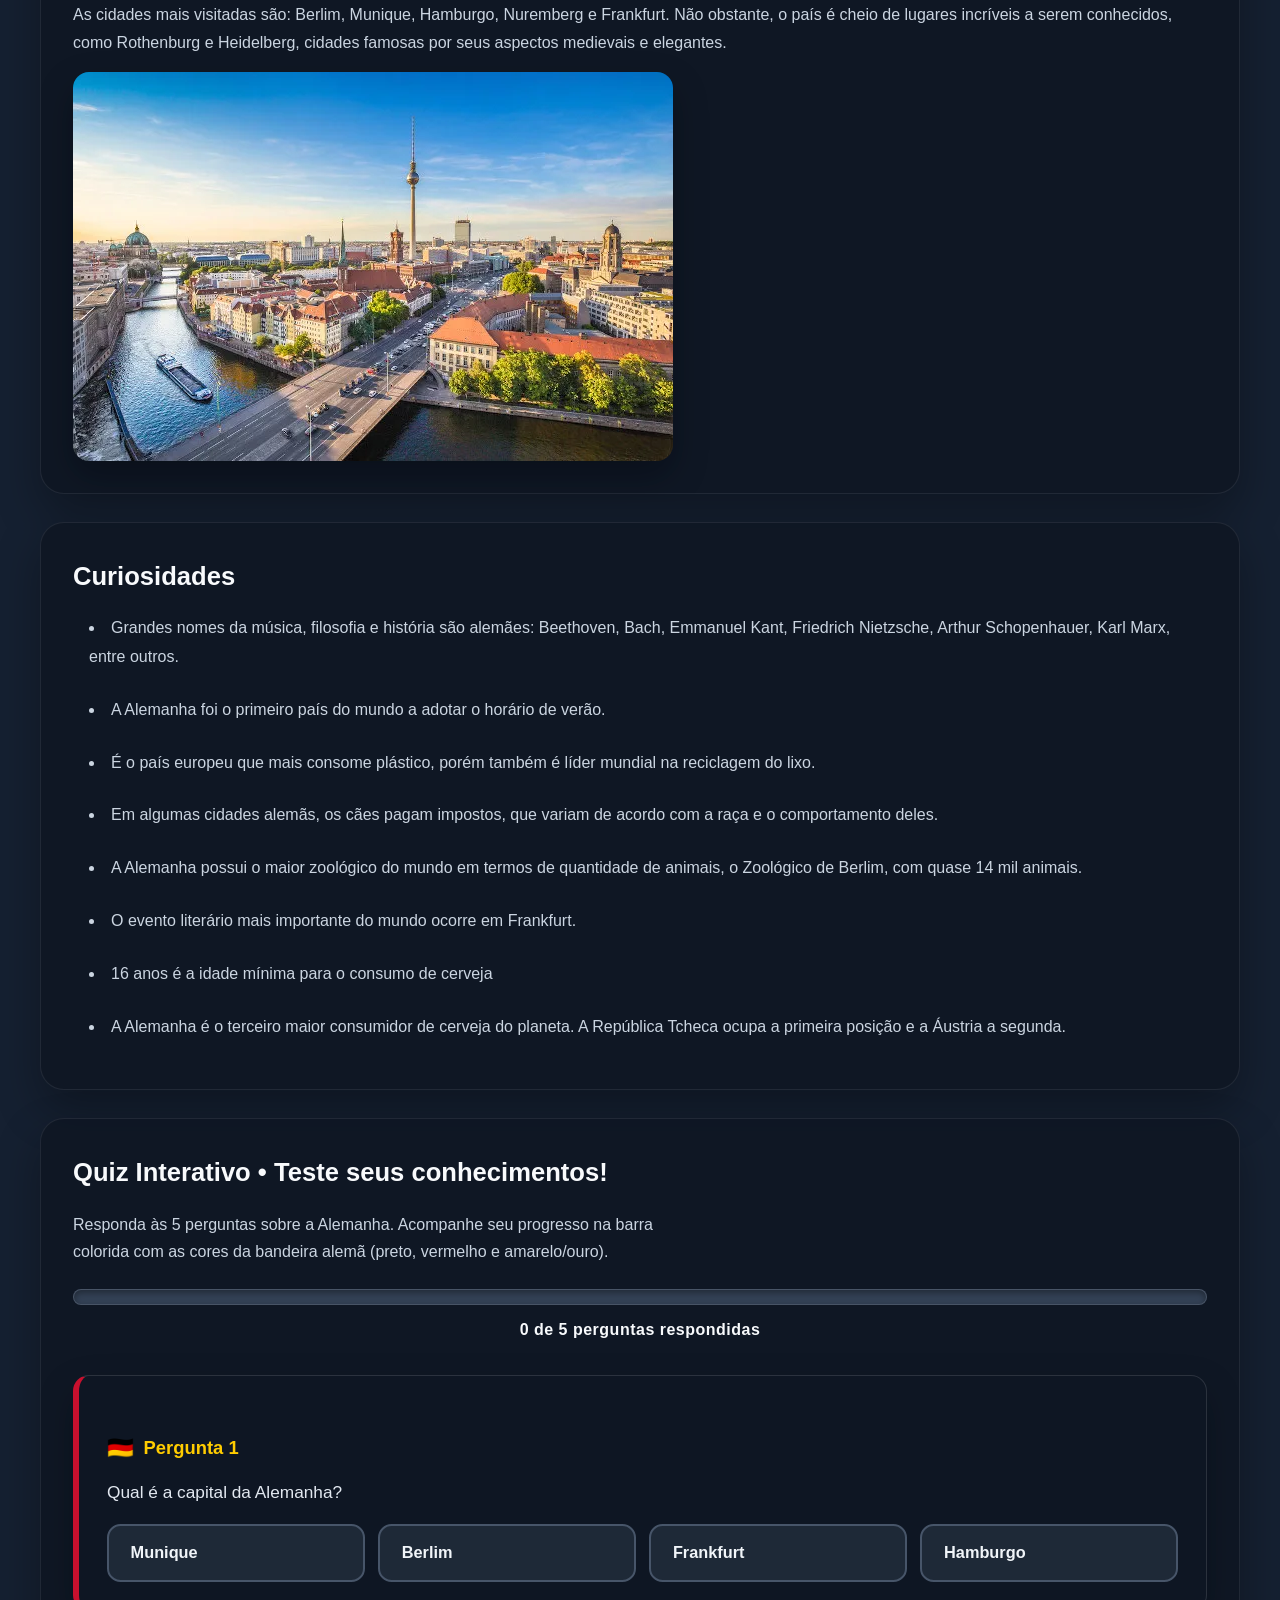
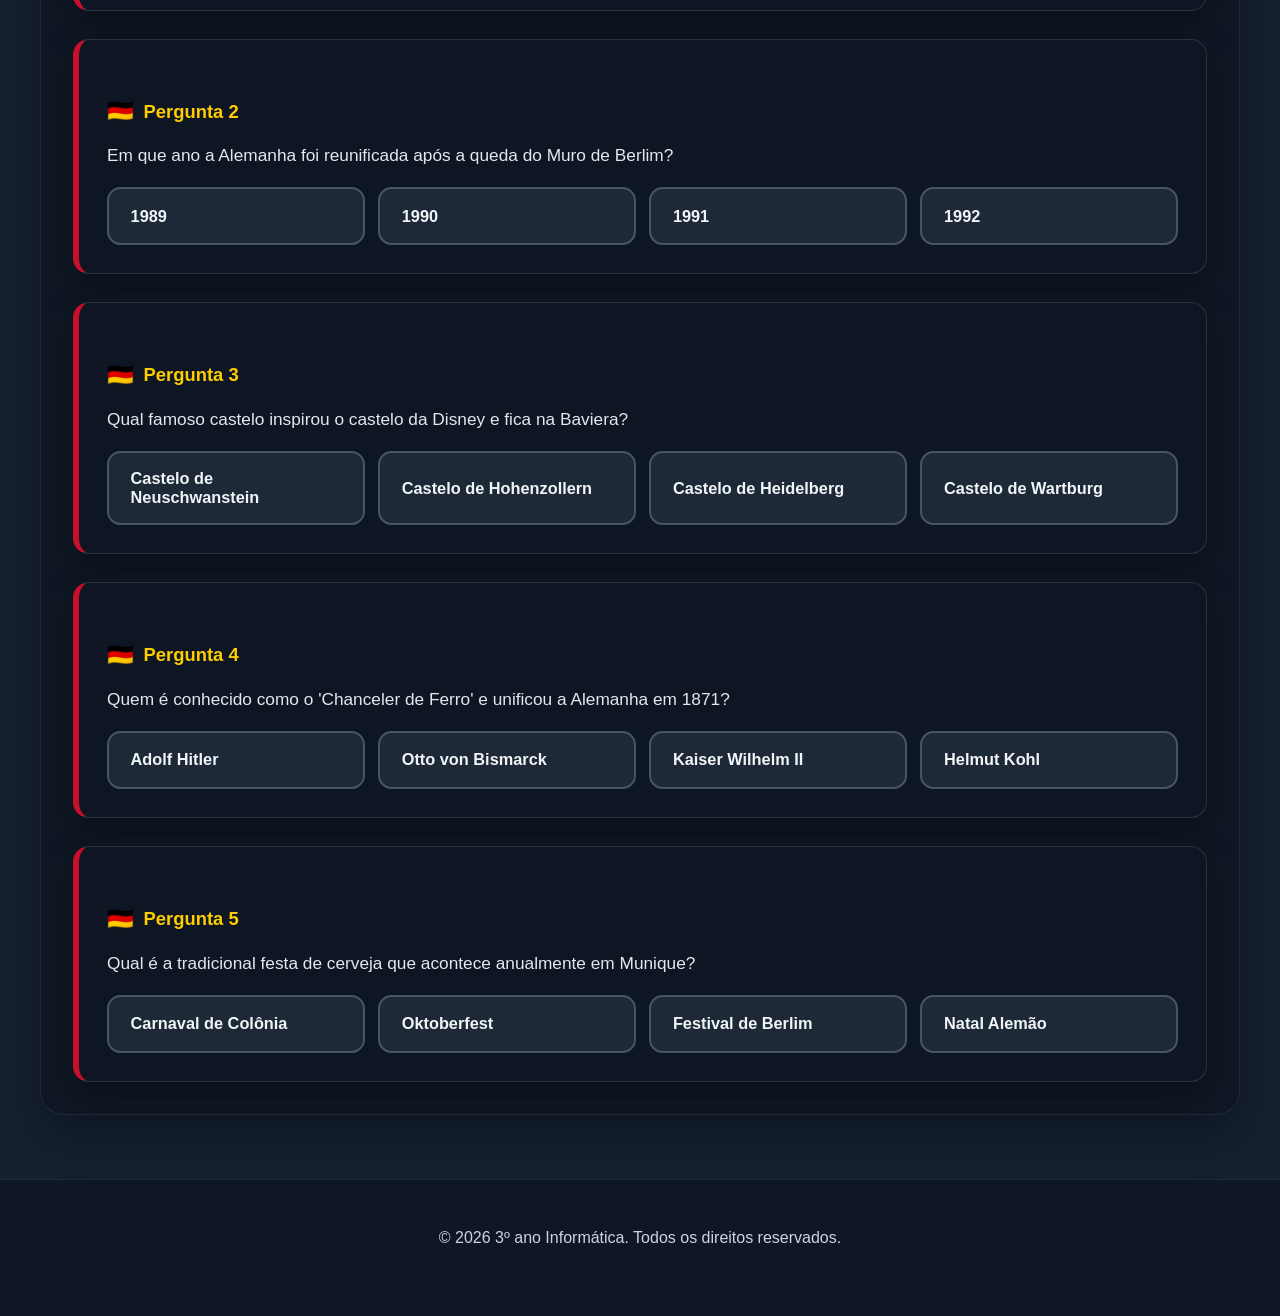
==== commit 047b01b6: "Bibliografia e navegação para bibliografia adicionados" ====
--- a/index.html
+++ b/index.html
@@ -11,6 +11,7 @@
 
 <body>
     <header>
+        <h1>Conhecendo a Alemanha</h1>
         <input type="checkbox" id="menu-toggle" />
         <label for="menu-toggle" class="menu-toggle">
             Menu
@@ -25,17 +26,7 @@
                 <li><a href="#economia">Economia</a></li>
                 <li><a href="#quiz">Quiz</a></li>
                 <li><a href="historia.html">História</a></li>
-            </ul>
-        </nav>
-        <h1>Conhecendo a Alemanha</h1>
-        <nav>
-            <ul>
-                <li><a href="#informacoes-gerais">Informações Gerais</a></li>
-                <li><a href="#geografia">Geografia</a></li>
-                <li><a href="#cultura">Cultura</a></li>
-                <li><a href="#economia">Economia</a></li>
-                <li><a href="#quiz">Quiz</a></li>
-                <li><a href="historia.html">História</a></li>
+                <li><a href="finalizacao.html#bibliografia">Bibliografia</a></li>
             </ul>
         </nav>
     </header>
--- a/styles.css
+++ b/styles.css
@@ -396,28 +396,9 @@
 section:hover {
     transform: translateY(-8px) scale(1.005);
     box-shadow: 0 35px 70px rgba(0, 0, 0, 0.4);
-    border-color: rgba(255, 204, 0, 0.15);
-}
-
-/* Efeito de brilho dourado sutil no hover de seções */
-section:hover::after {
-    content: '';
-    position: absolute;
-    top: -50%;
-    left: -50%;
-    width: 60%;
-    height: 300%;
-    background: linear-gradient(
-        120deg,
-        transparent,
-        rgba(255, 204, 0, 0.08),
-        transparent
-    );
-    transform: skewX(-25deg);
-    animation: glowPulse 2.5s infinite;
-    pointer-events: none;
-    border-radius: 1.5rem;
-}
+    border-color: rgba(255, 205, 4, 0.15);
+}
+
 
 /* Animação stagger para itens de lista */
 ul li {
@@ -433,6 +414,7 @@
 ul li:nth-child(6) { animation-delay: 0.6s; }
 ul li:nth-child(7) { animation-delay: 0.7s; }
 ul li:nth-child(8) { animation-delay: 0.8s; }
+ul li:nth-child(9) { animation-delay: 0.9s; }
 
 /* Hover avançado nas imagens */
 img {
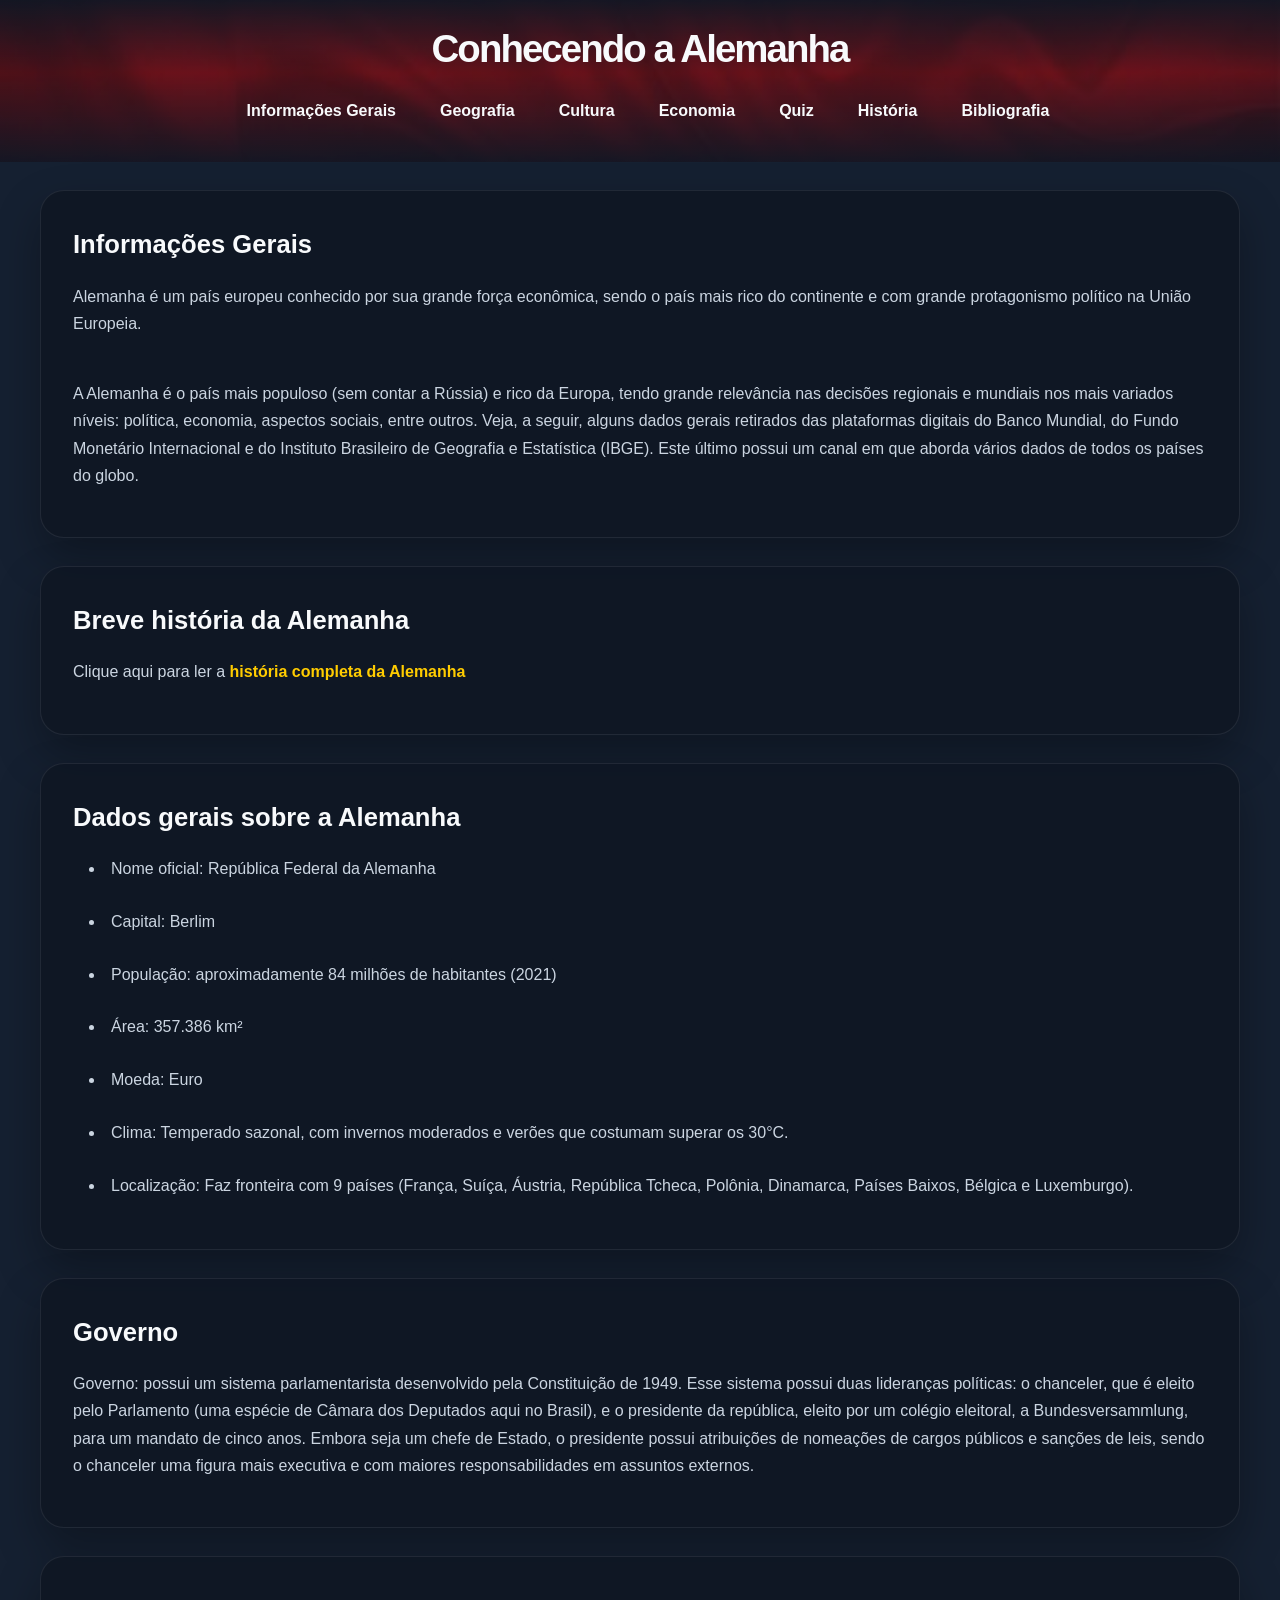
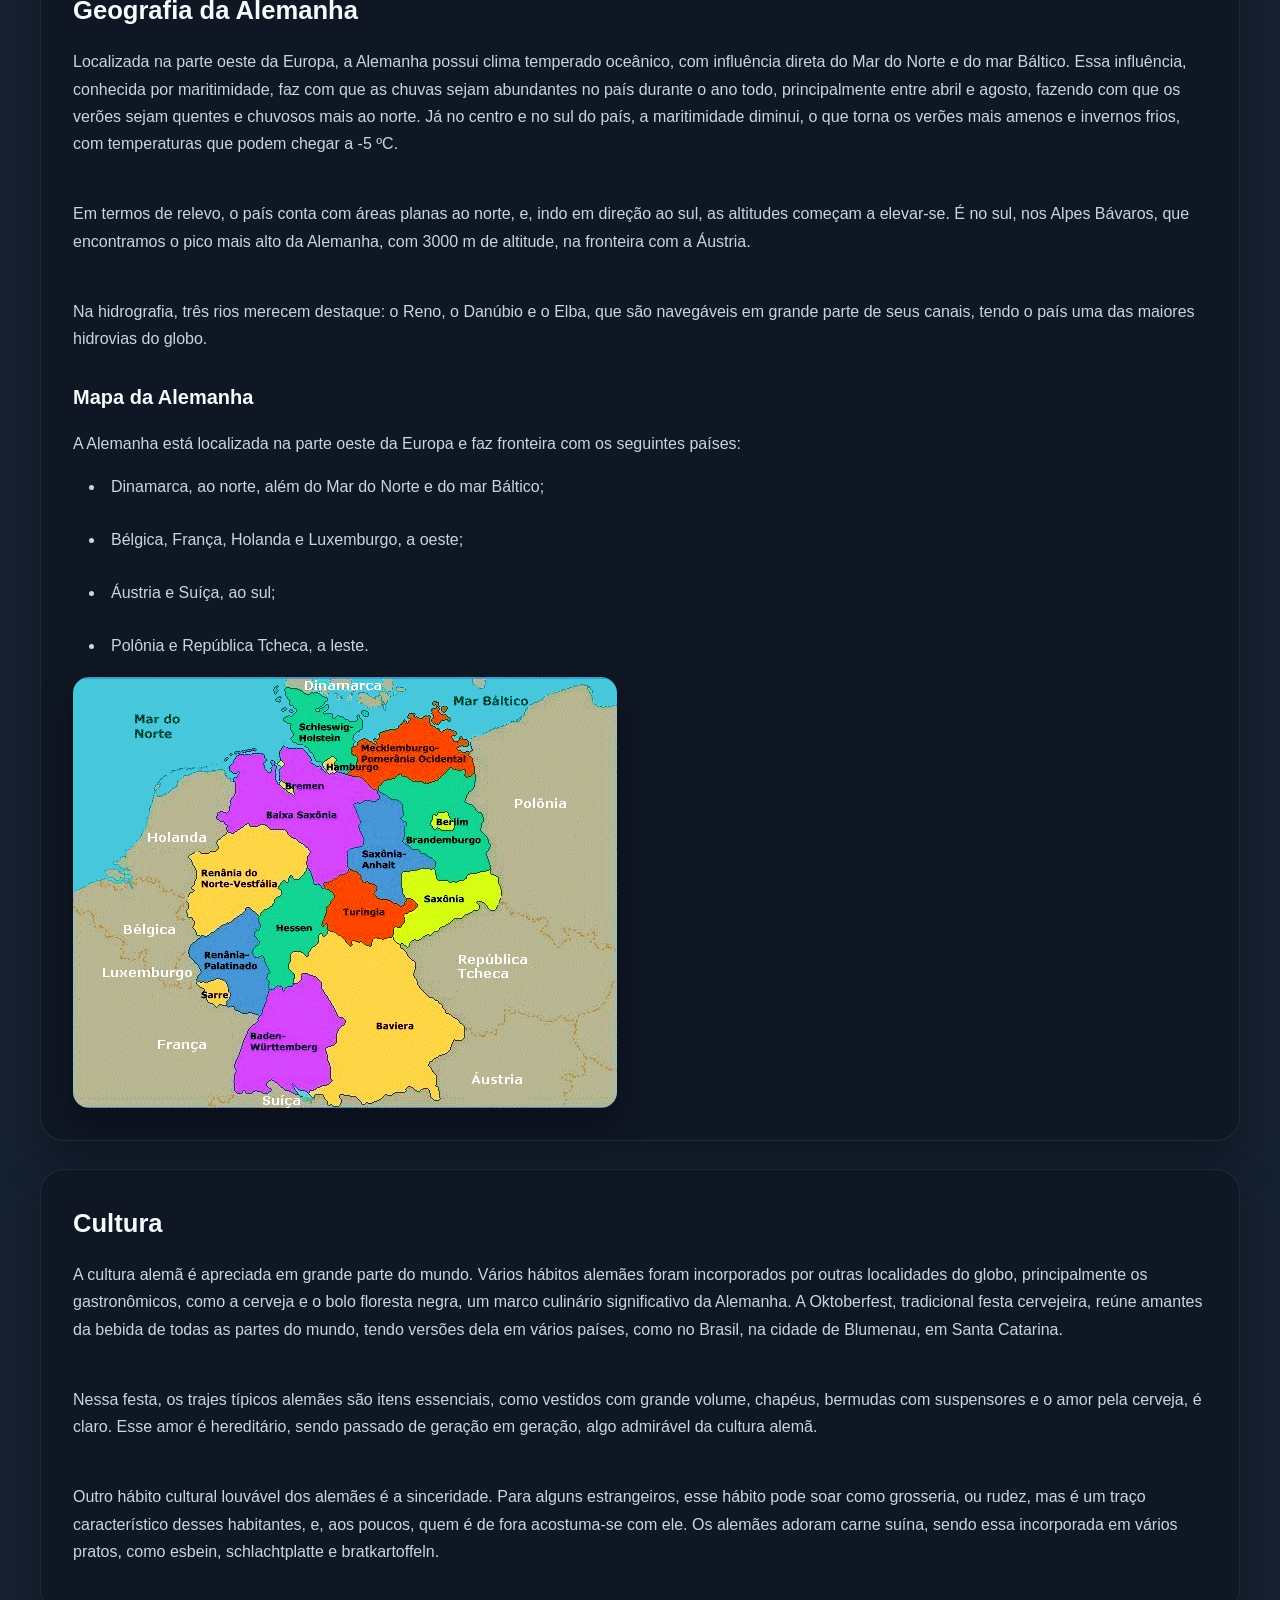
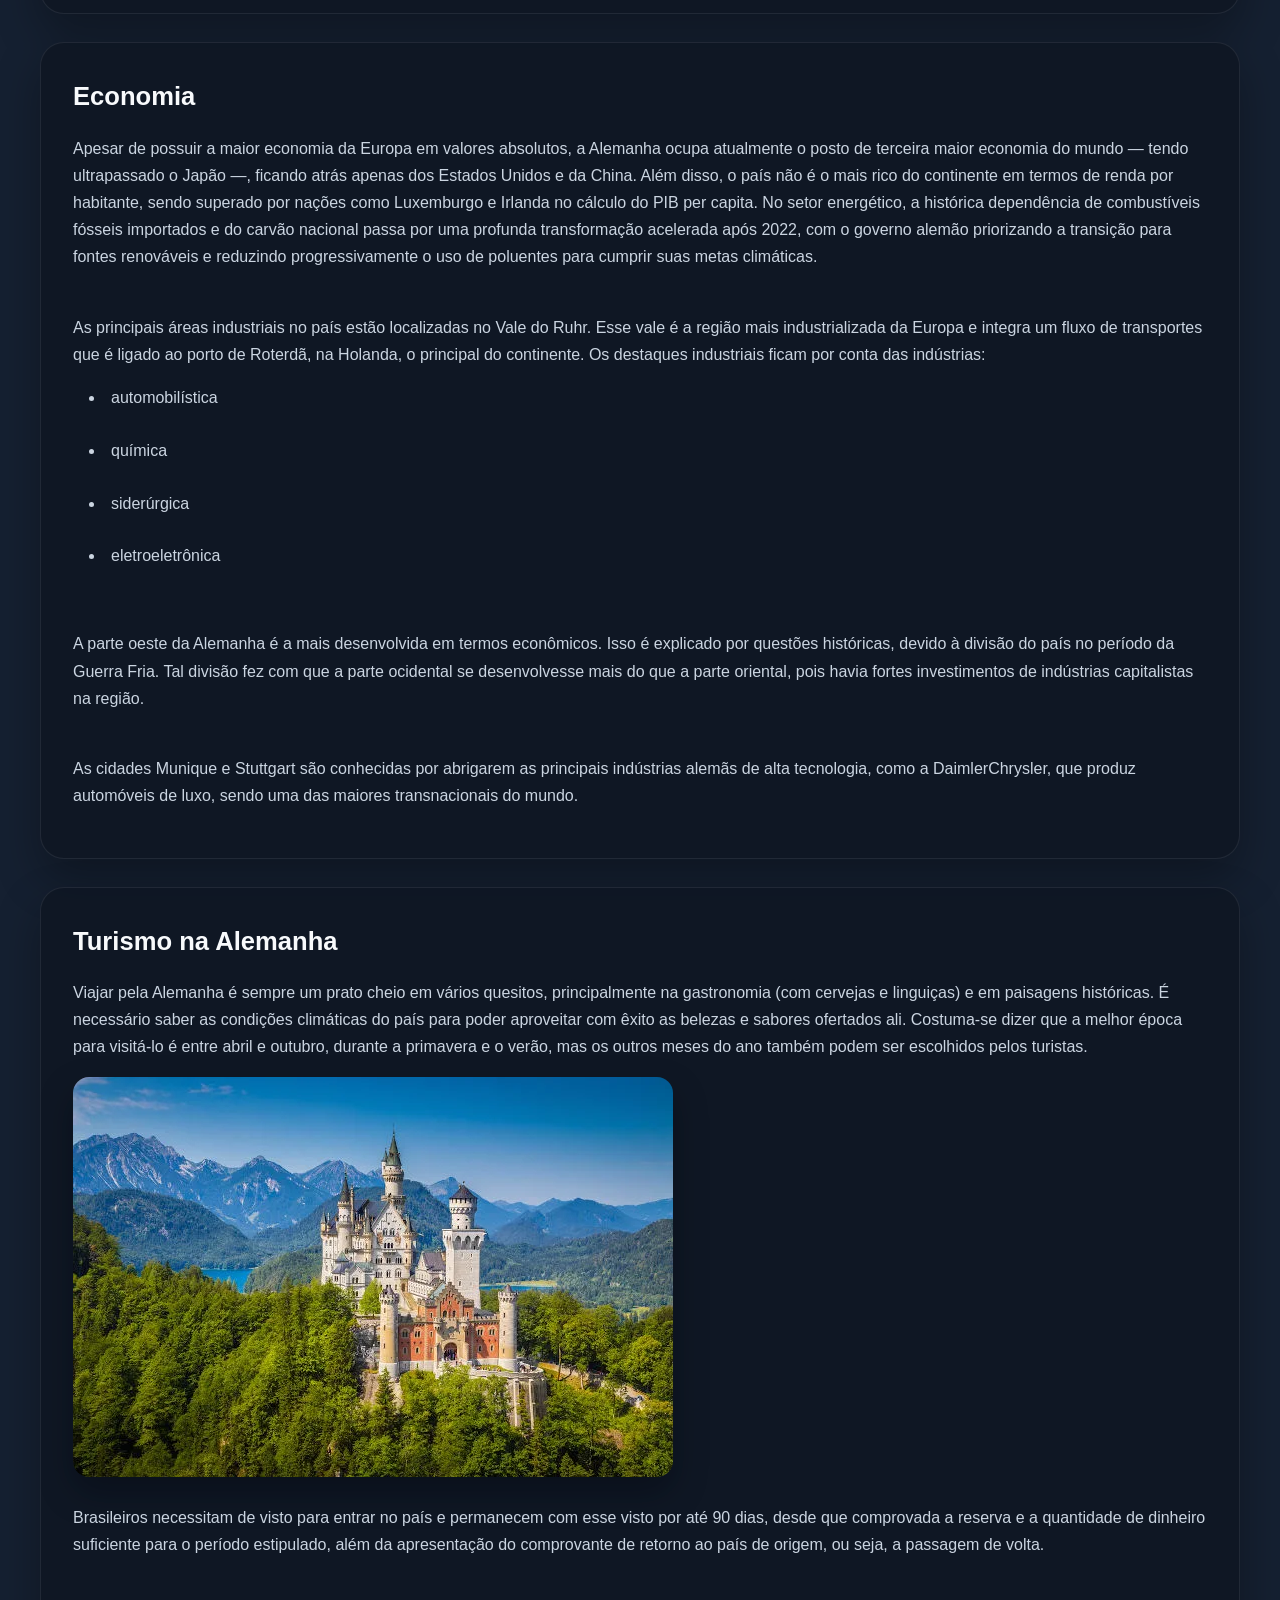
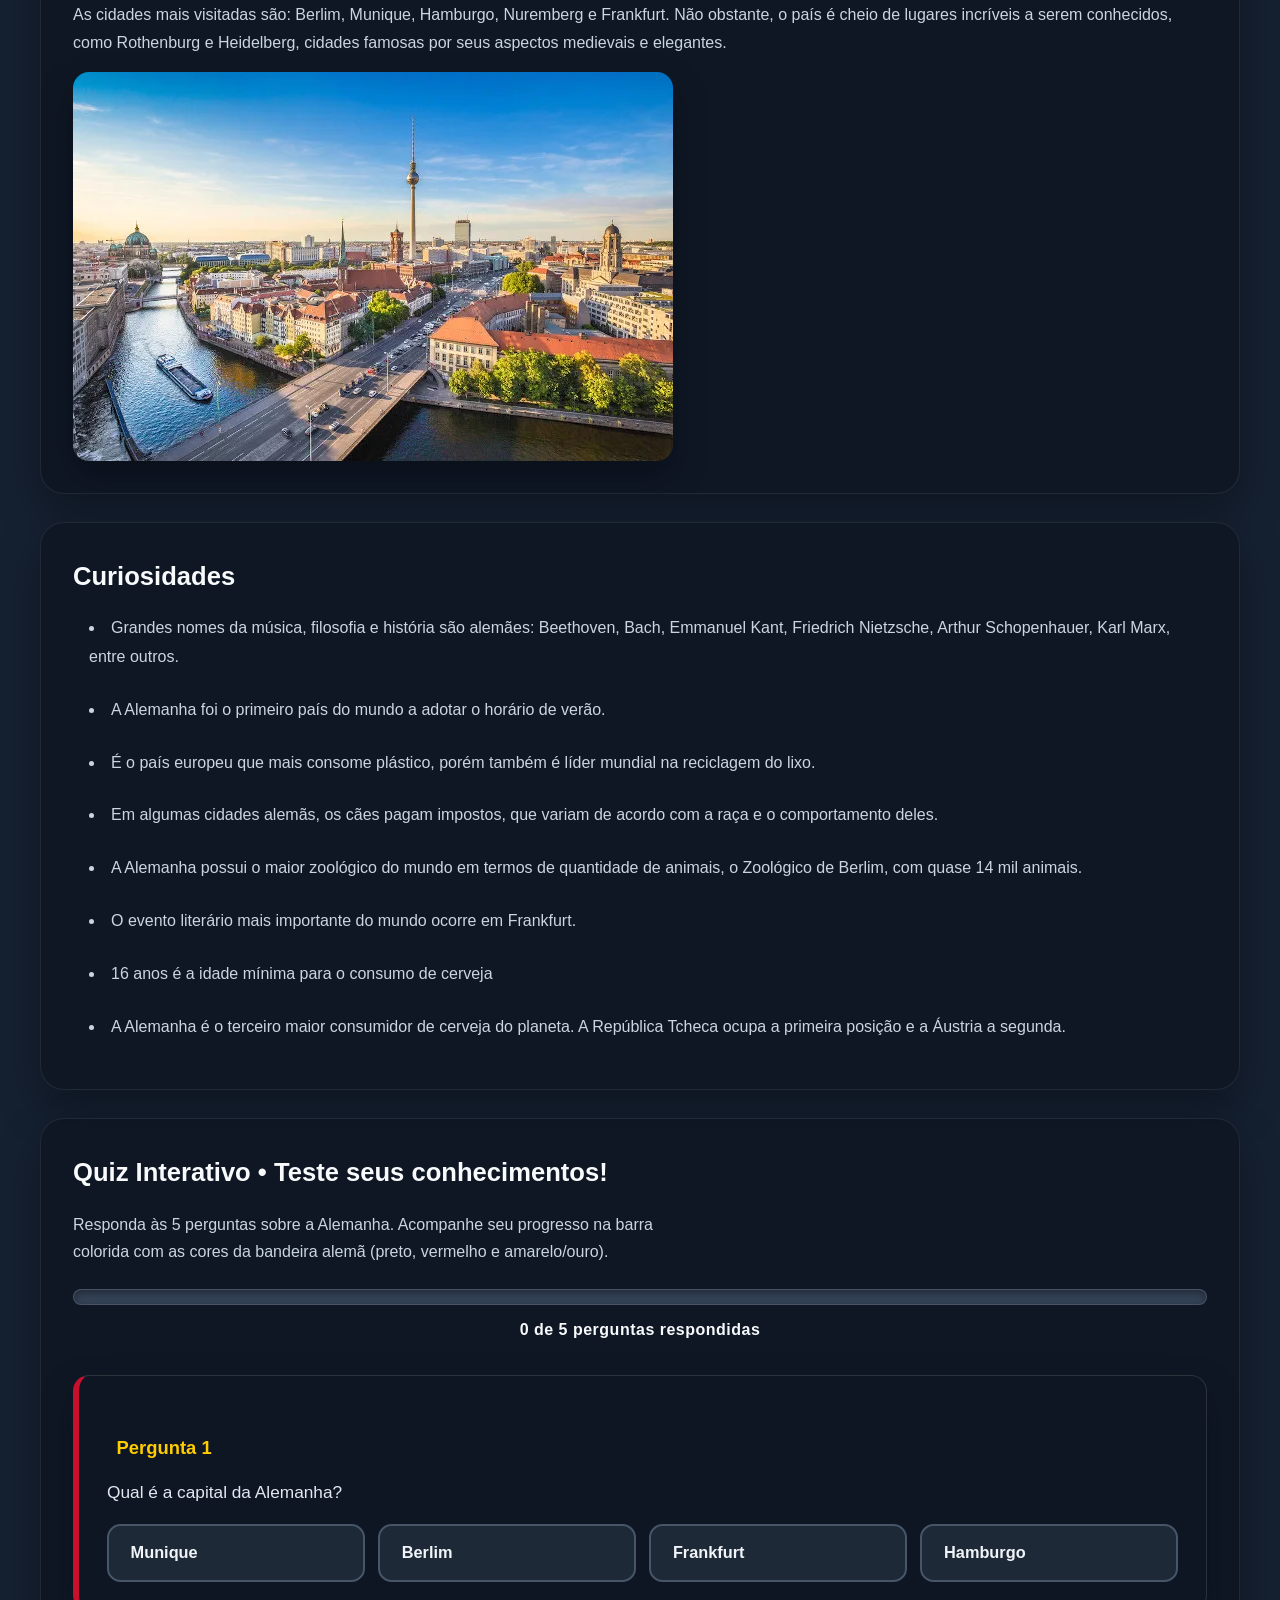
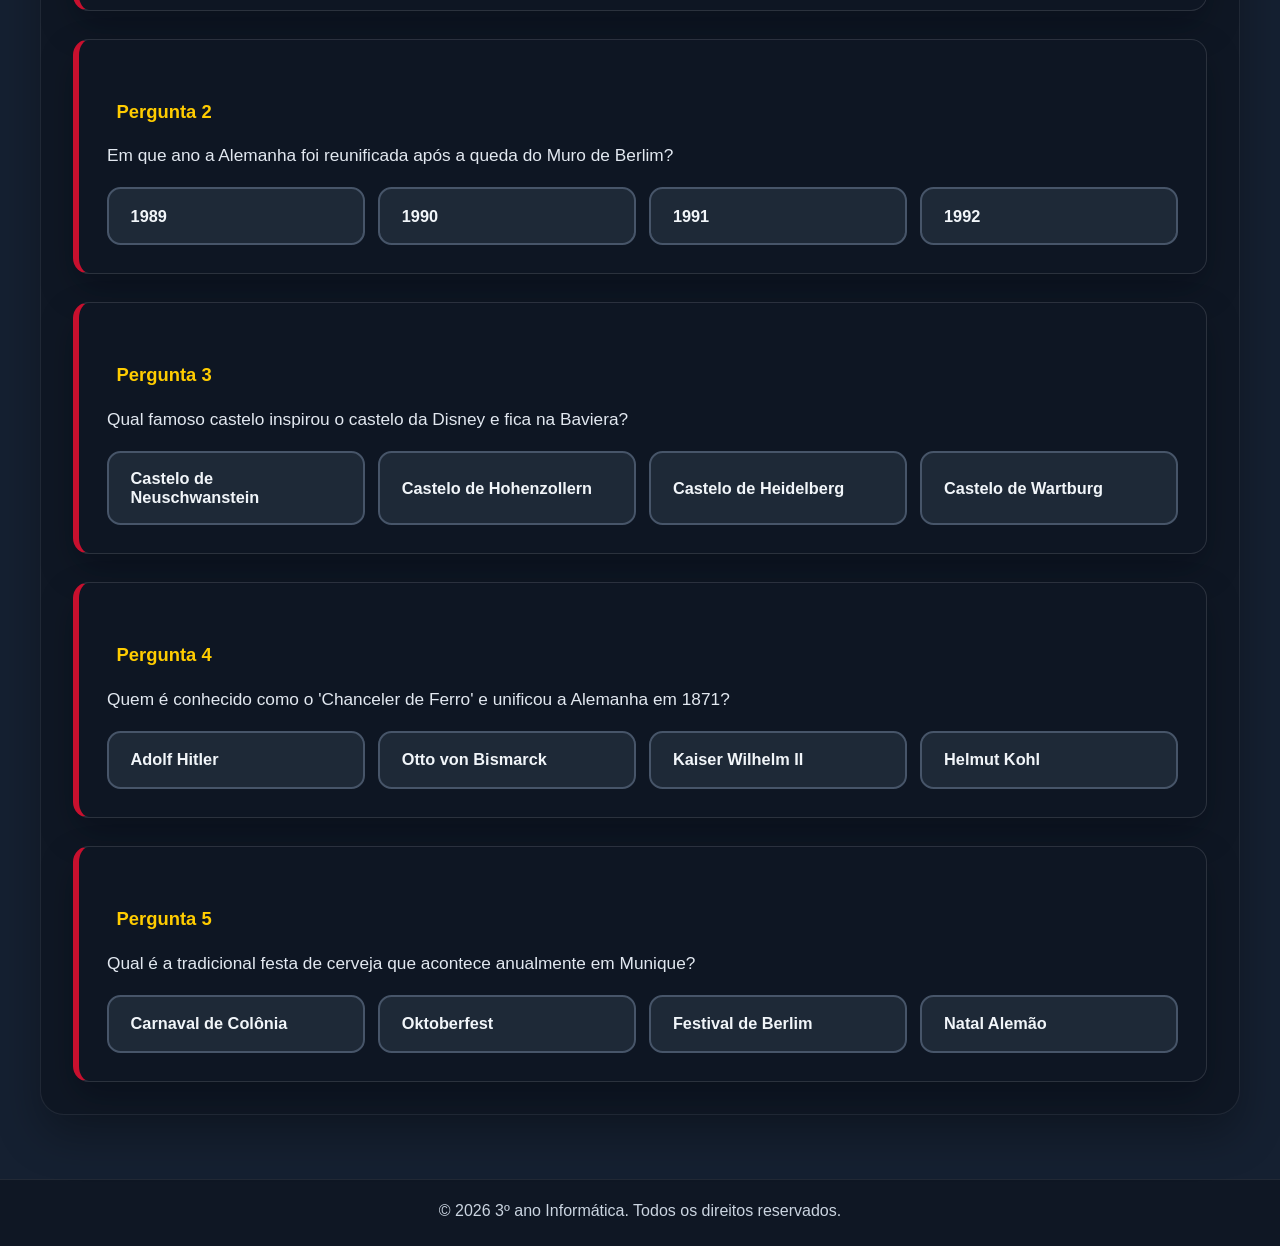
==== commit a378e4c0: "Melhoria no rodapé do site" ====
--- a/index.html
+++ b/index.html
@@ -303,7 +303,7 @@
         </section>
     </main>
 
-    <footer>
+    <footer style="width: 100%; padding: 5px">
         <a href="finalizacao.html">
             <p>© 2026 3º ano Informática. Todos os direitos reservados.</p>
         </a>
--- a/styles.css
+++ b/styles.css
@@ -241,6 +241,8 @@
         display: flex;
         flex-direction: column;
         gap: 0.5rem;
+        width: 100%; /* Garante que a lista ocupe toda a largura */
+        box-sizing: border-box; /* Evita que o padding aumente o tamanho do menu */
 
         max-height: 0;
         overflow: hidden;
@@ -255,18 +257,21 @@
     }
 
     #menu-toggle:checked + .menu-toggle + nav ul {
-        max-height: 600px;
+        max-height: 1000px; /* Aumentado para garantir que todos os botões apareçam */
         opacity: 1;
         padding: 1rem;
     }
 
+
     nav li {
         list-style: none;
+        width: 100%; /* Força cada item a ocupar uma linha inteira */
     }
 
     nav a {
         display: block;
         width: 100%;
+        box-sizing: border-box; /* Garante o alinhamento correto com padding */
         text-align: center;
         padding: 1rem;
 
@@ -286,6 +291,7 @@
         padding: 1.5rem;
     }
 }
+
 
 @media (max-width: 520px) {
     main,
@@ -607,7 +613,7 @@
 }
 
 .question-card h3::before {
-    content: "🇩🇪";
+    content: "";
     font-size: 1.35rem;
     line-height: 1;
 }
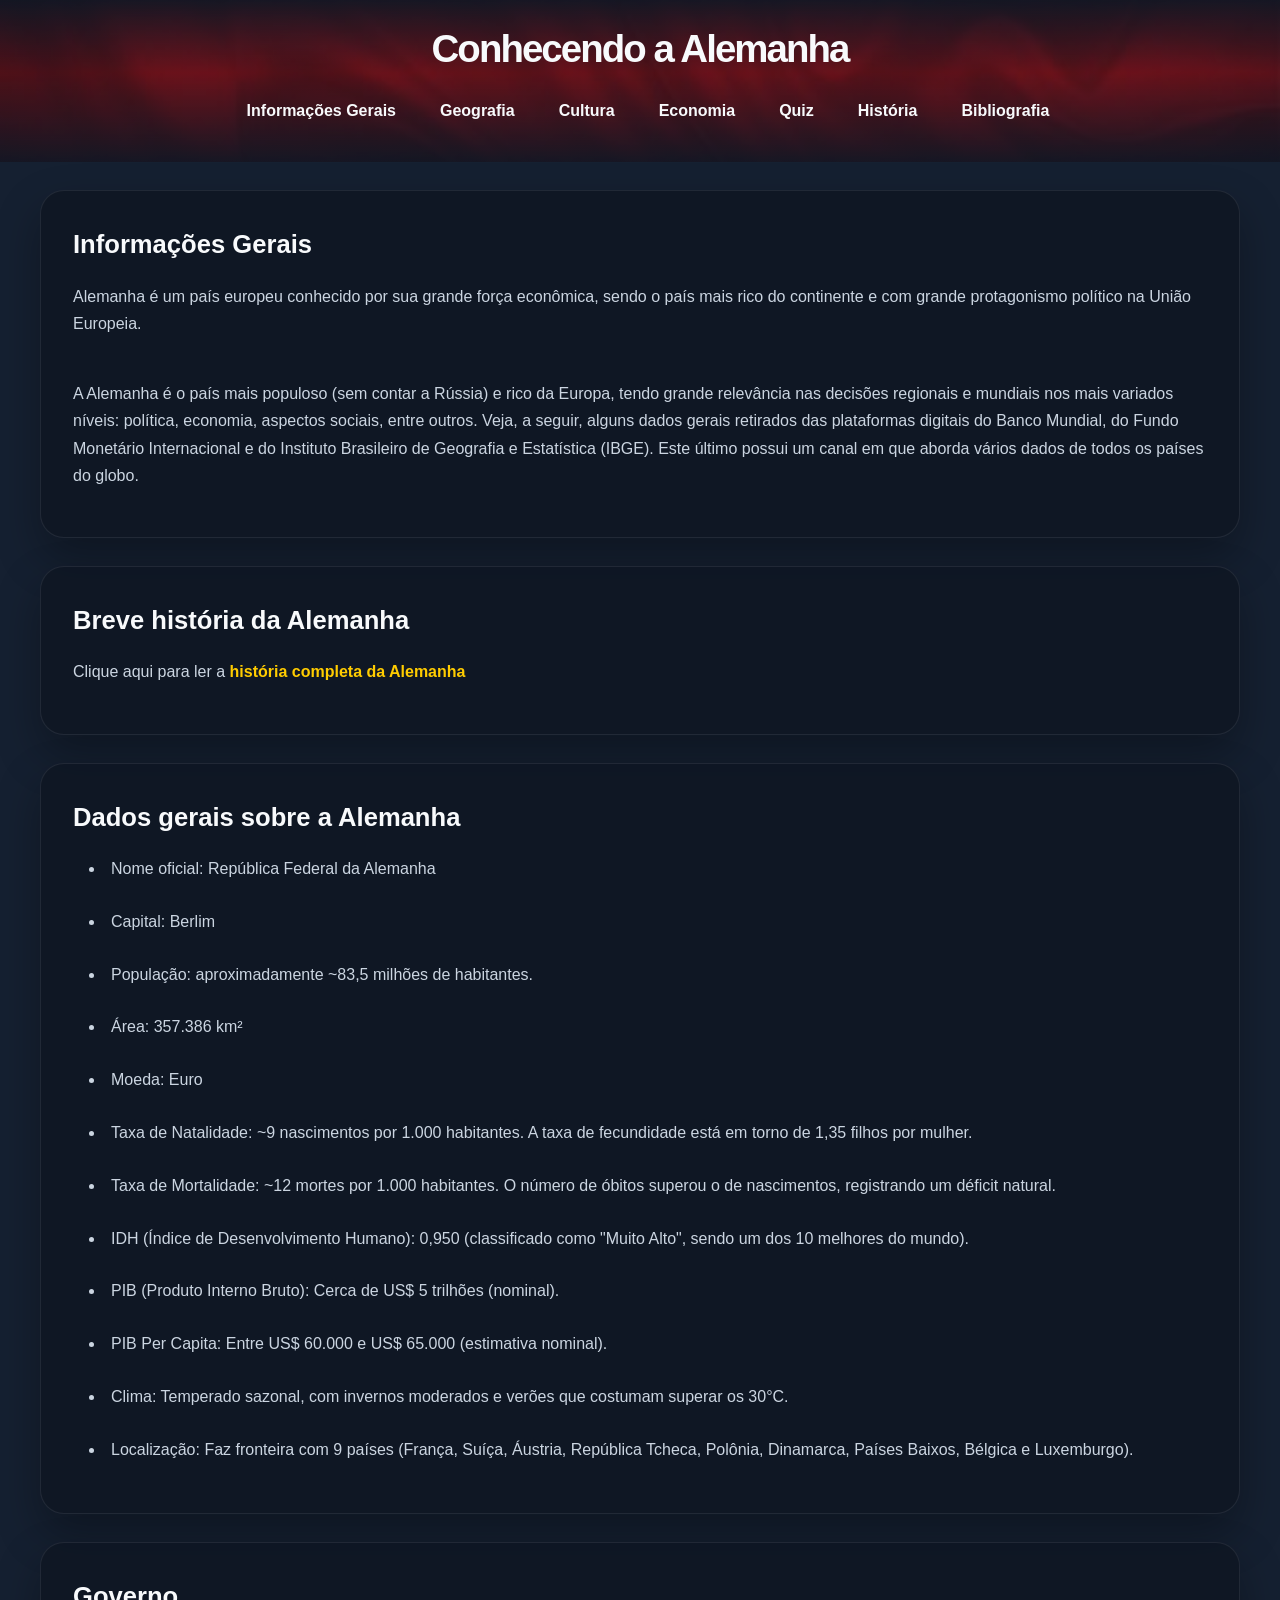
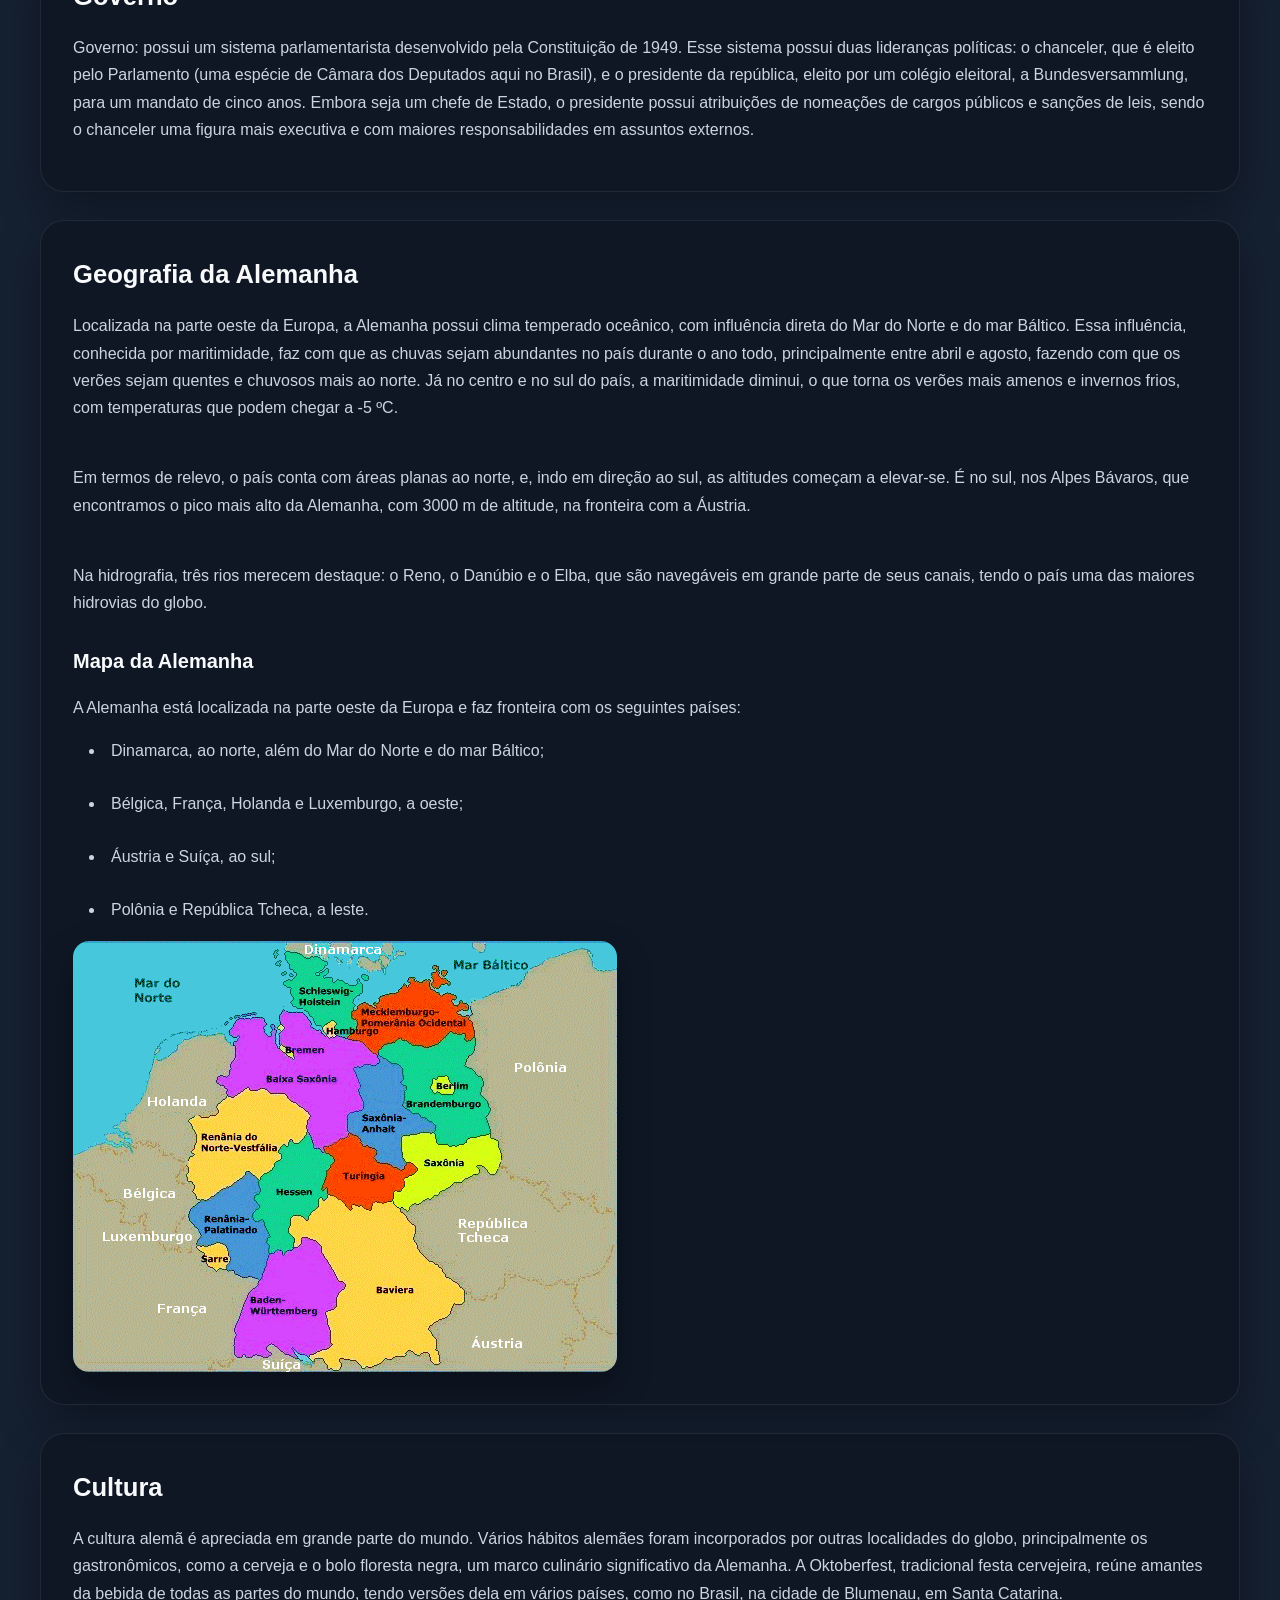
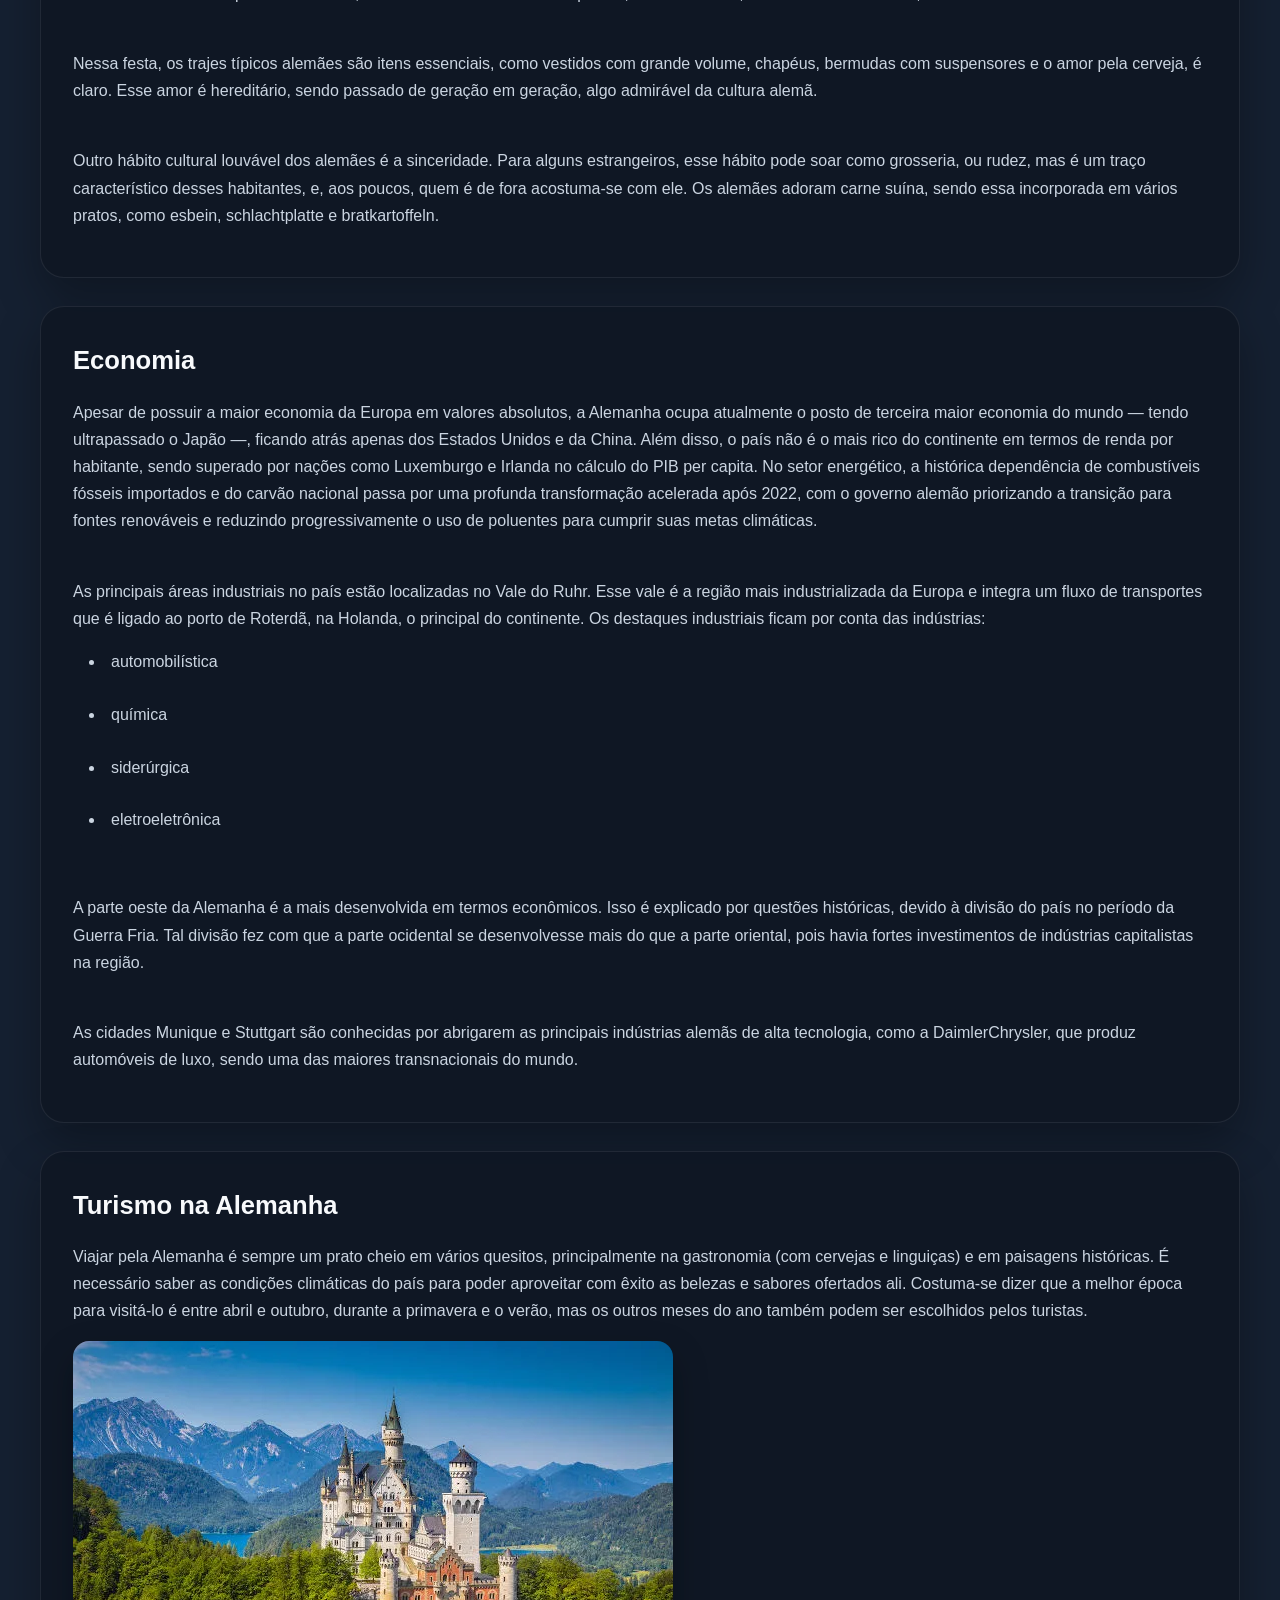
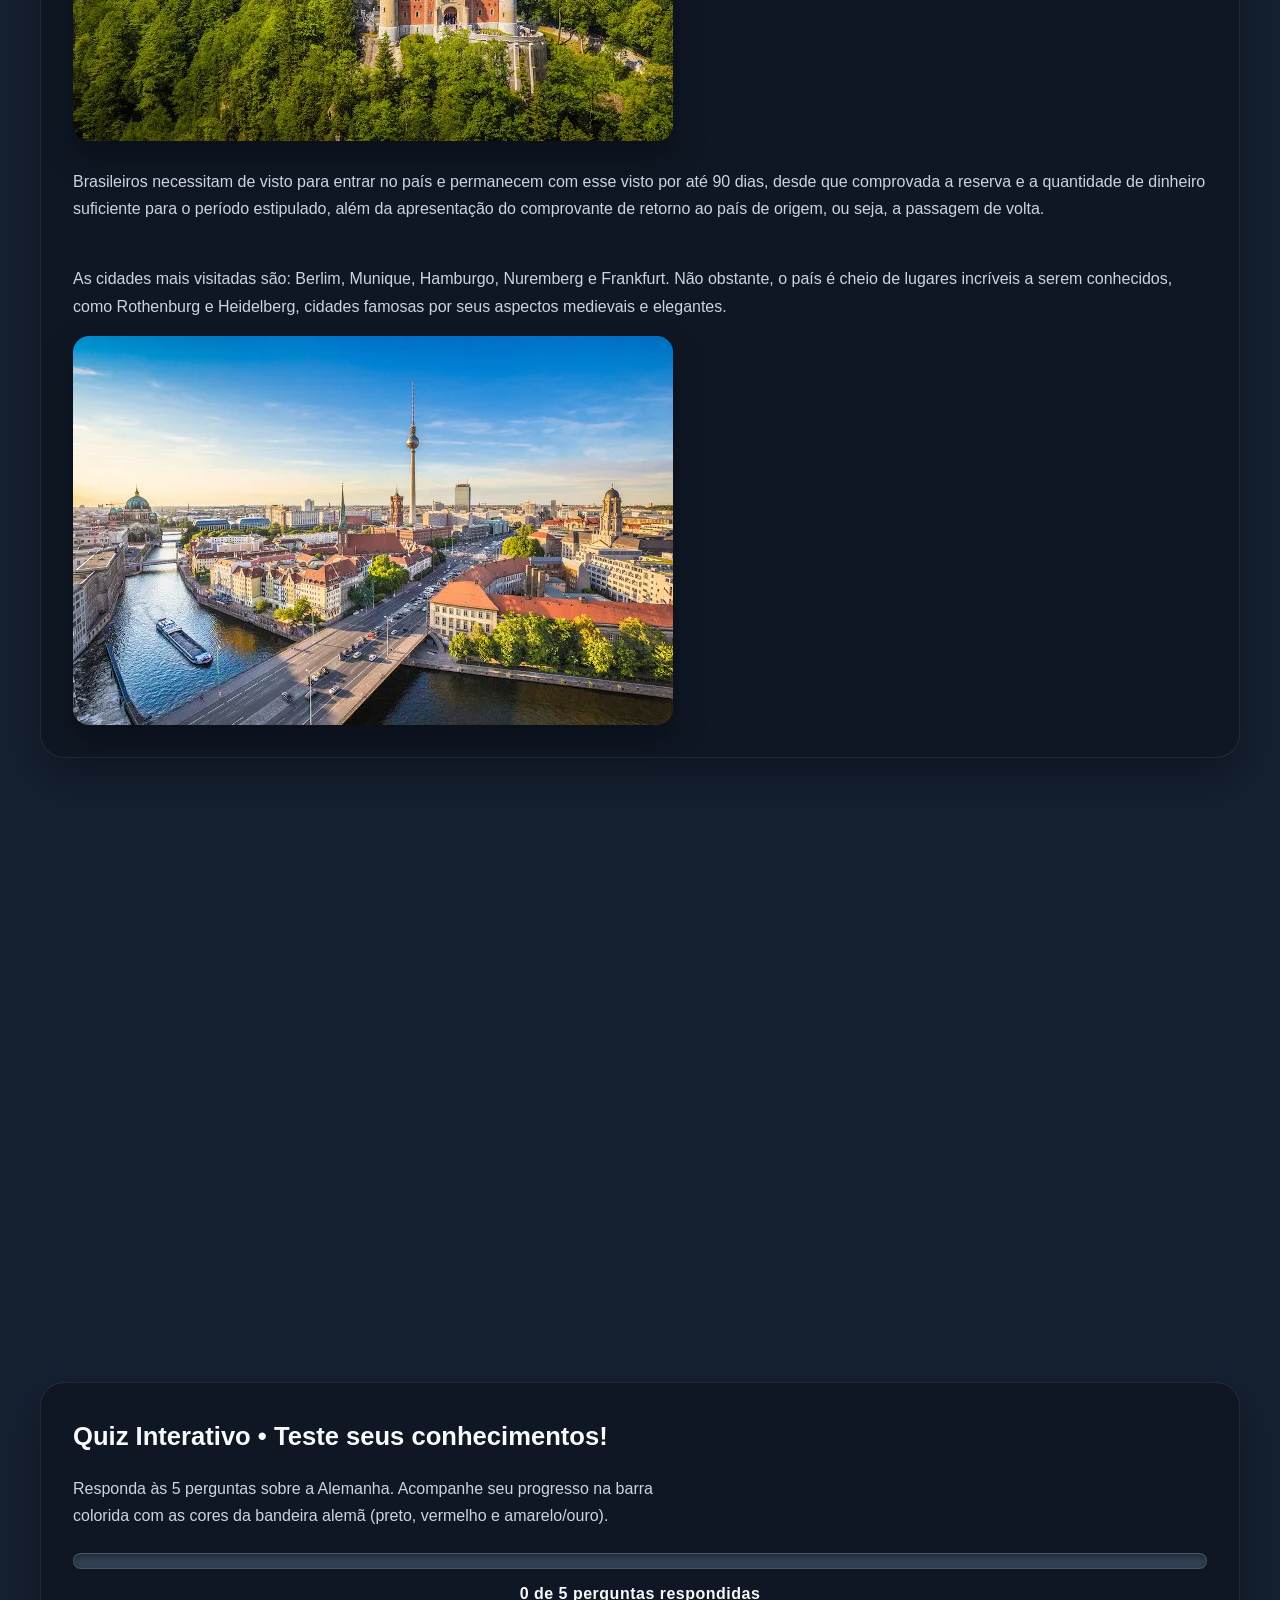
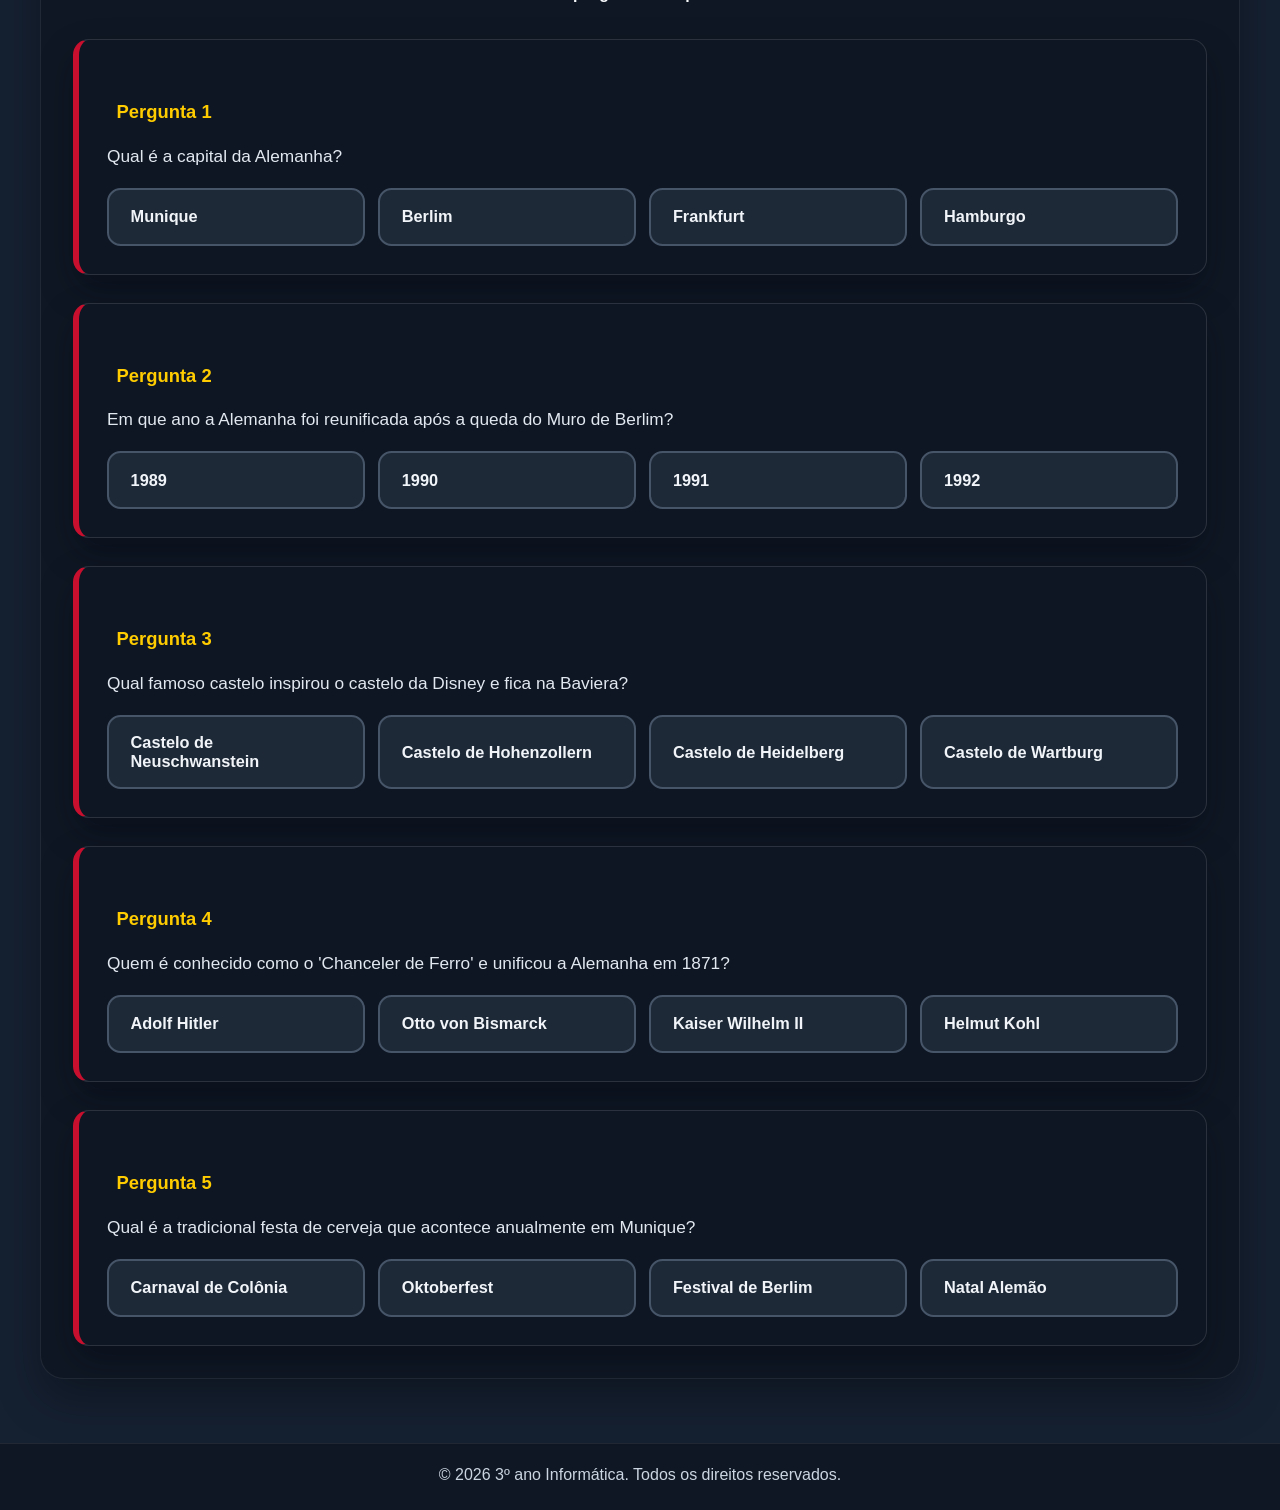
==== commit 69b2122d: "Dados demograficos atualizados" ====
--- a/index.html
+++ b/index.html
@@ -26,7 +26,7 @@
                 <li><a href="#economia">Economia</a></li>
                 <li><a href="#quiz">Quiz</a></li>
                 <li><a href="historia.html">História</a></li>
-                <li><a href="finalizacao.html#bibliografia">Bibliografia</a></li>
+                <li><a href="finalizacao.html">Bibliografia</a></li>
             </ul>
         </nav>
     </header>
@@ -65,9 +65,15 @@
             <ul>
                 <li>Nome oficial: República Federal da Alemanha</li>
                 <li>Capital: Berlim</li>
-                <li>População: aproximadamente 84 milhões de habitantes (2021)</li>
+                <li>População: aproximadamente ~83,5 milhões de habitantes.</li>
                 <li>Área: 357.386 km²</li>
                 <li>Moeda: Euro</li>
+                <li>Taxa de Natalidade: ~9 nascimentos por 1.000 habitantes. A taxa de fecundidade está em torno de 1,35 filhos por mulher.</li>
+                <li>Taxa de Mortalidade: ~12 mortes por 1.000 habitantes. O número de óbitos superou o de nascimentos, registrando um déficit natural.</li>
+                <li>IDH (Índice de Desenvolvimento Humano): 0,950 (classificado como "Muito Alto", sendo um dos 10 melhores do mundo).</li>
+                <li>PIB (Produto Interno Bruto): Cerca de US$ 5 trilhões (nominal).</li>
+                <li>PIB Per Capita: Entre US$ 60.000 e US$ 65.000 (estimativa nominal).</li>
+
                 <li>
                     Clima: Temperado sazonal, com invernos moderados e verões que costumam superar os 30°C.
                 </li>
